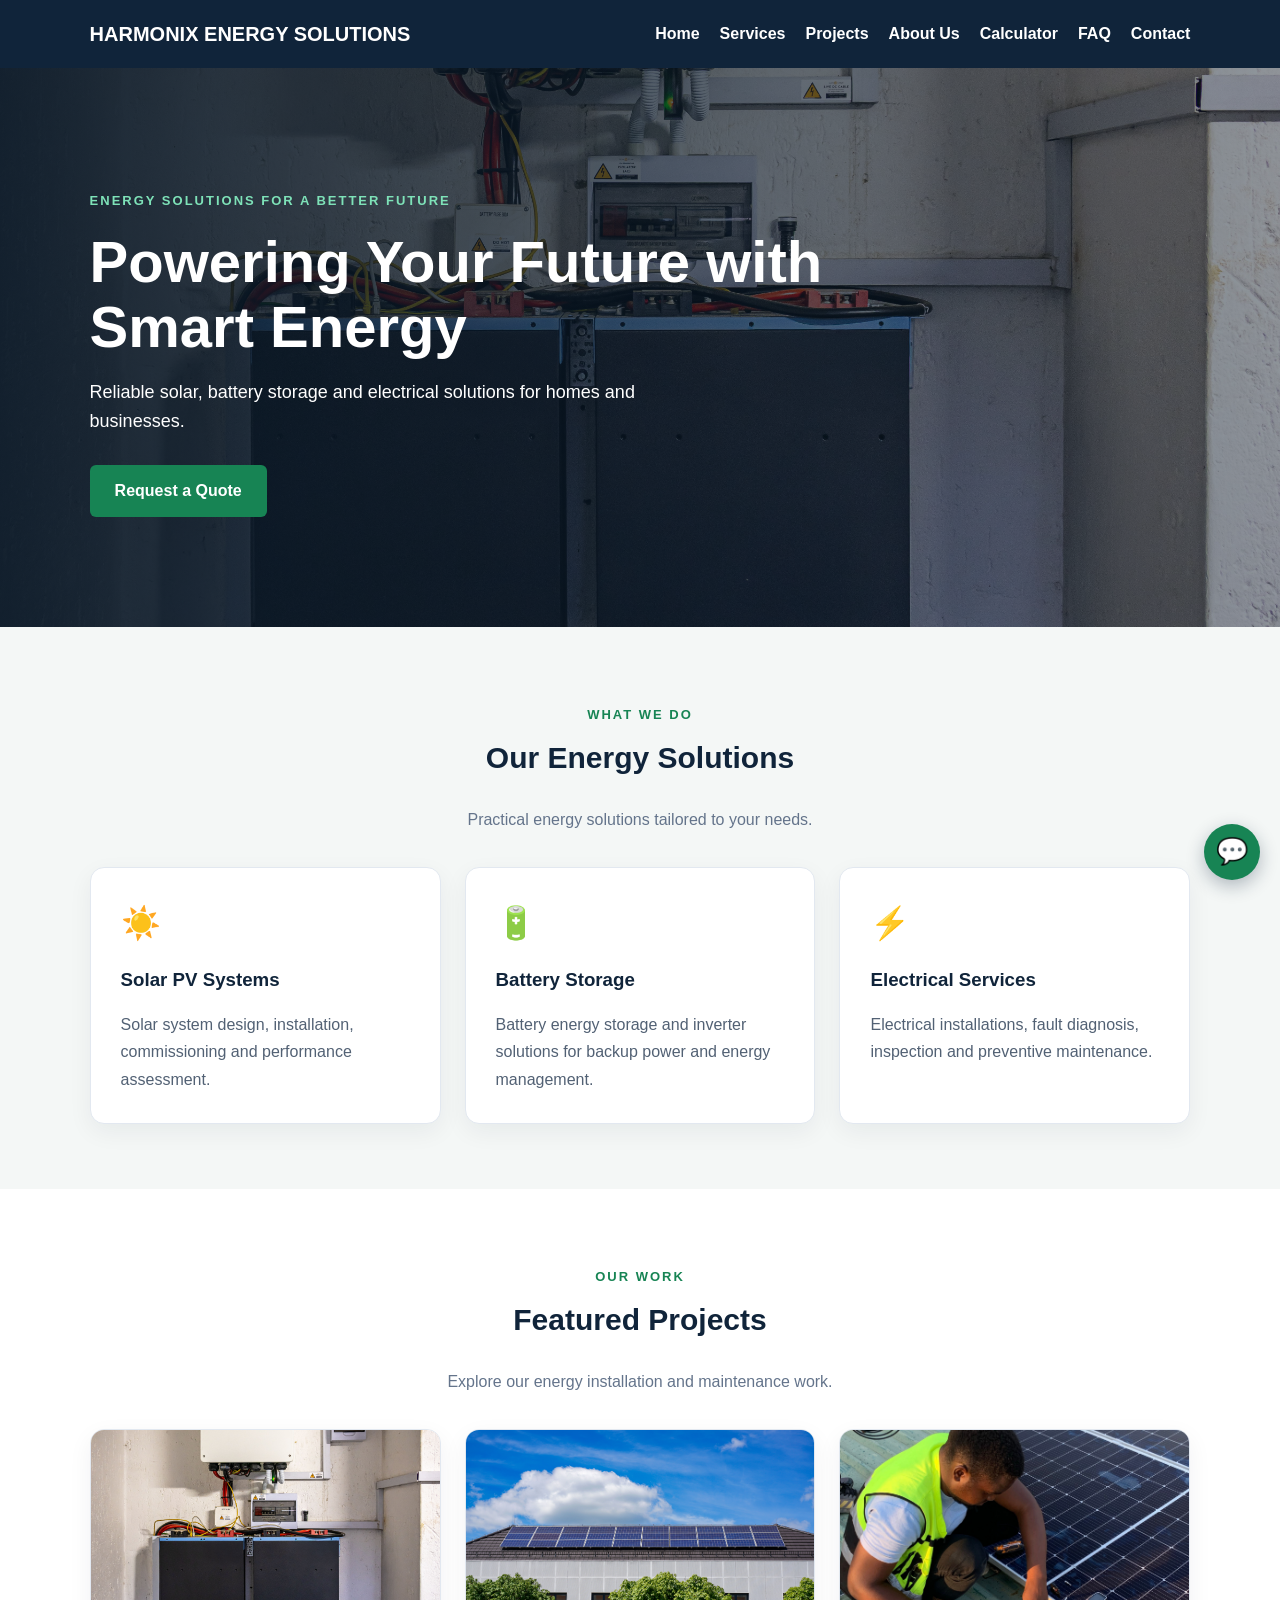
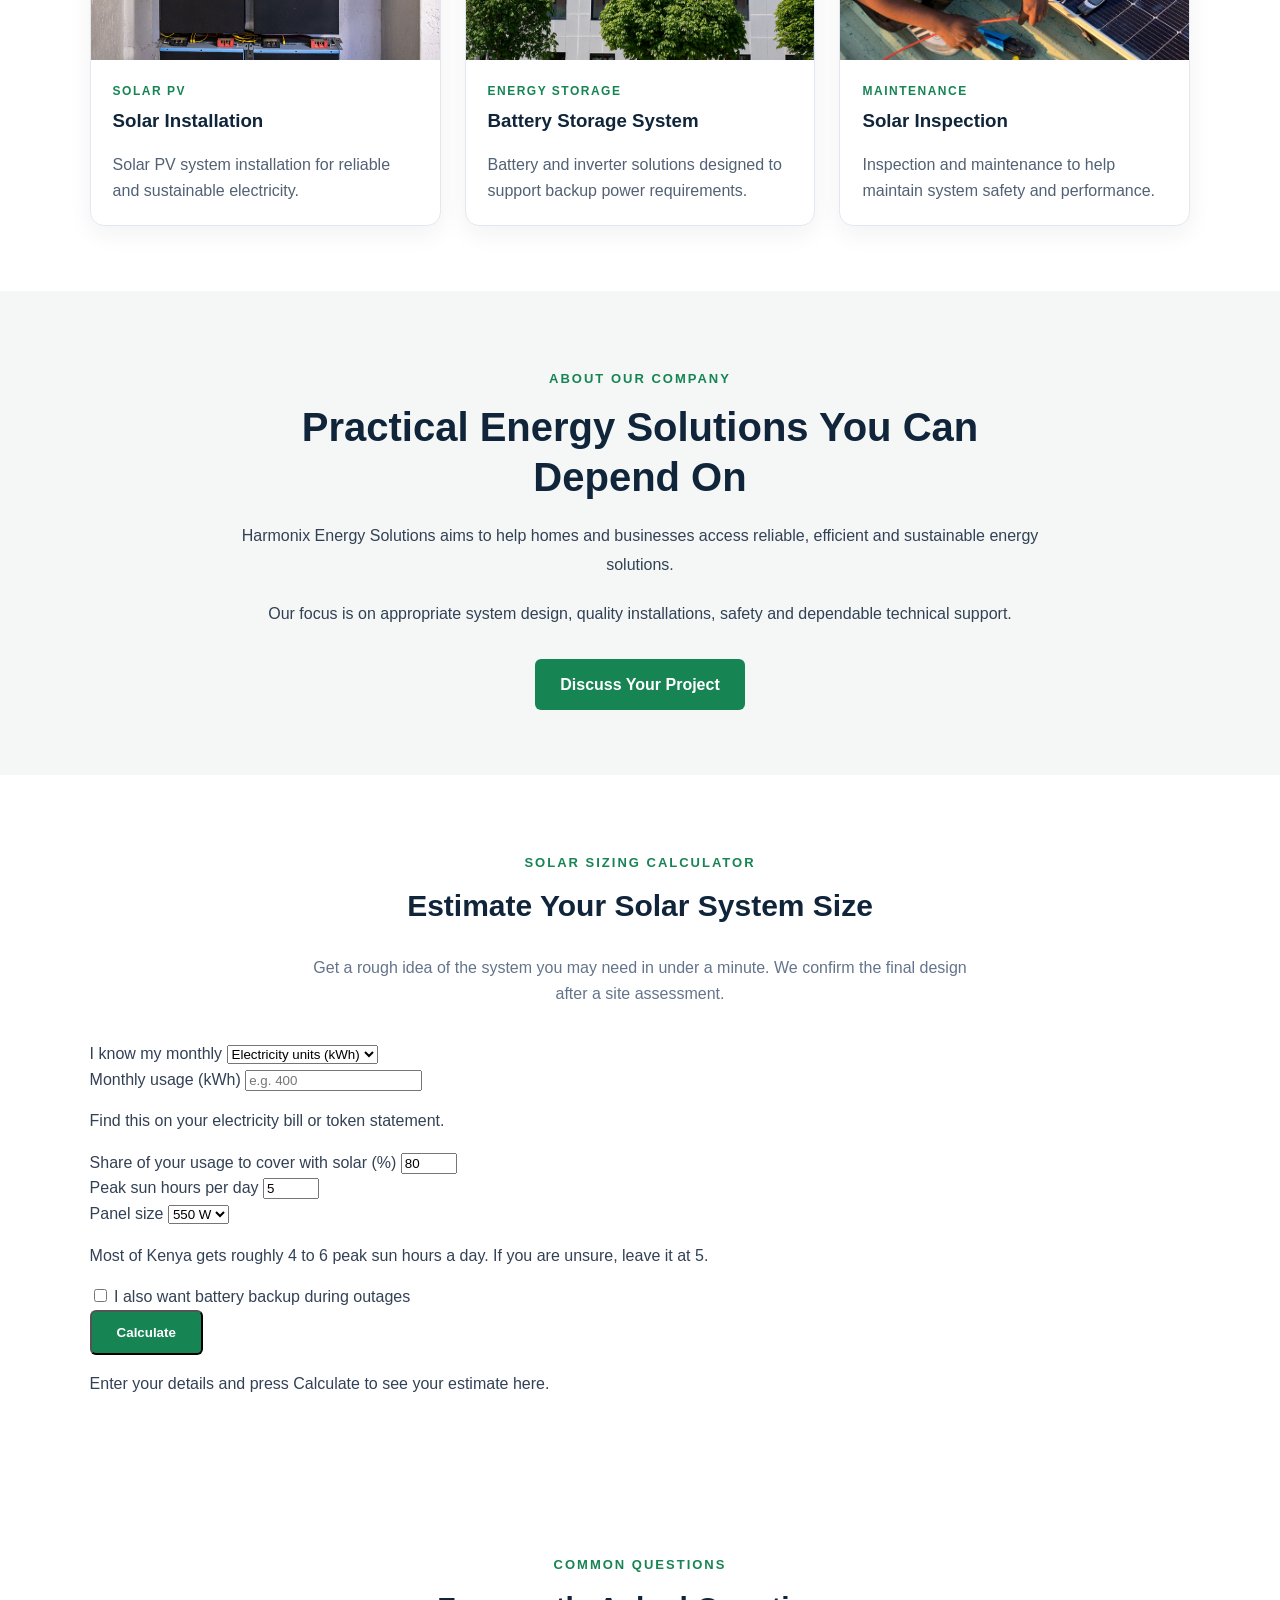
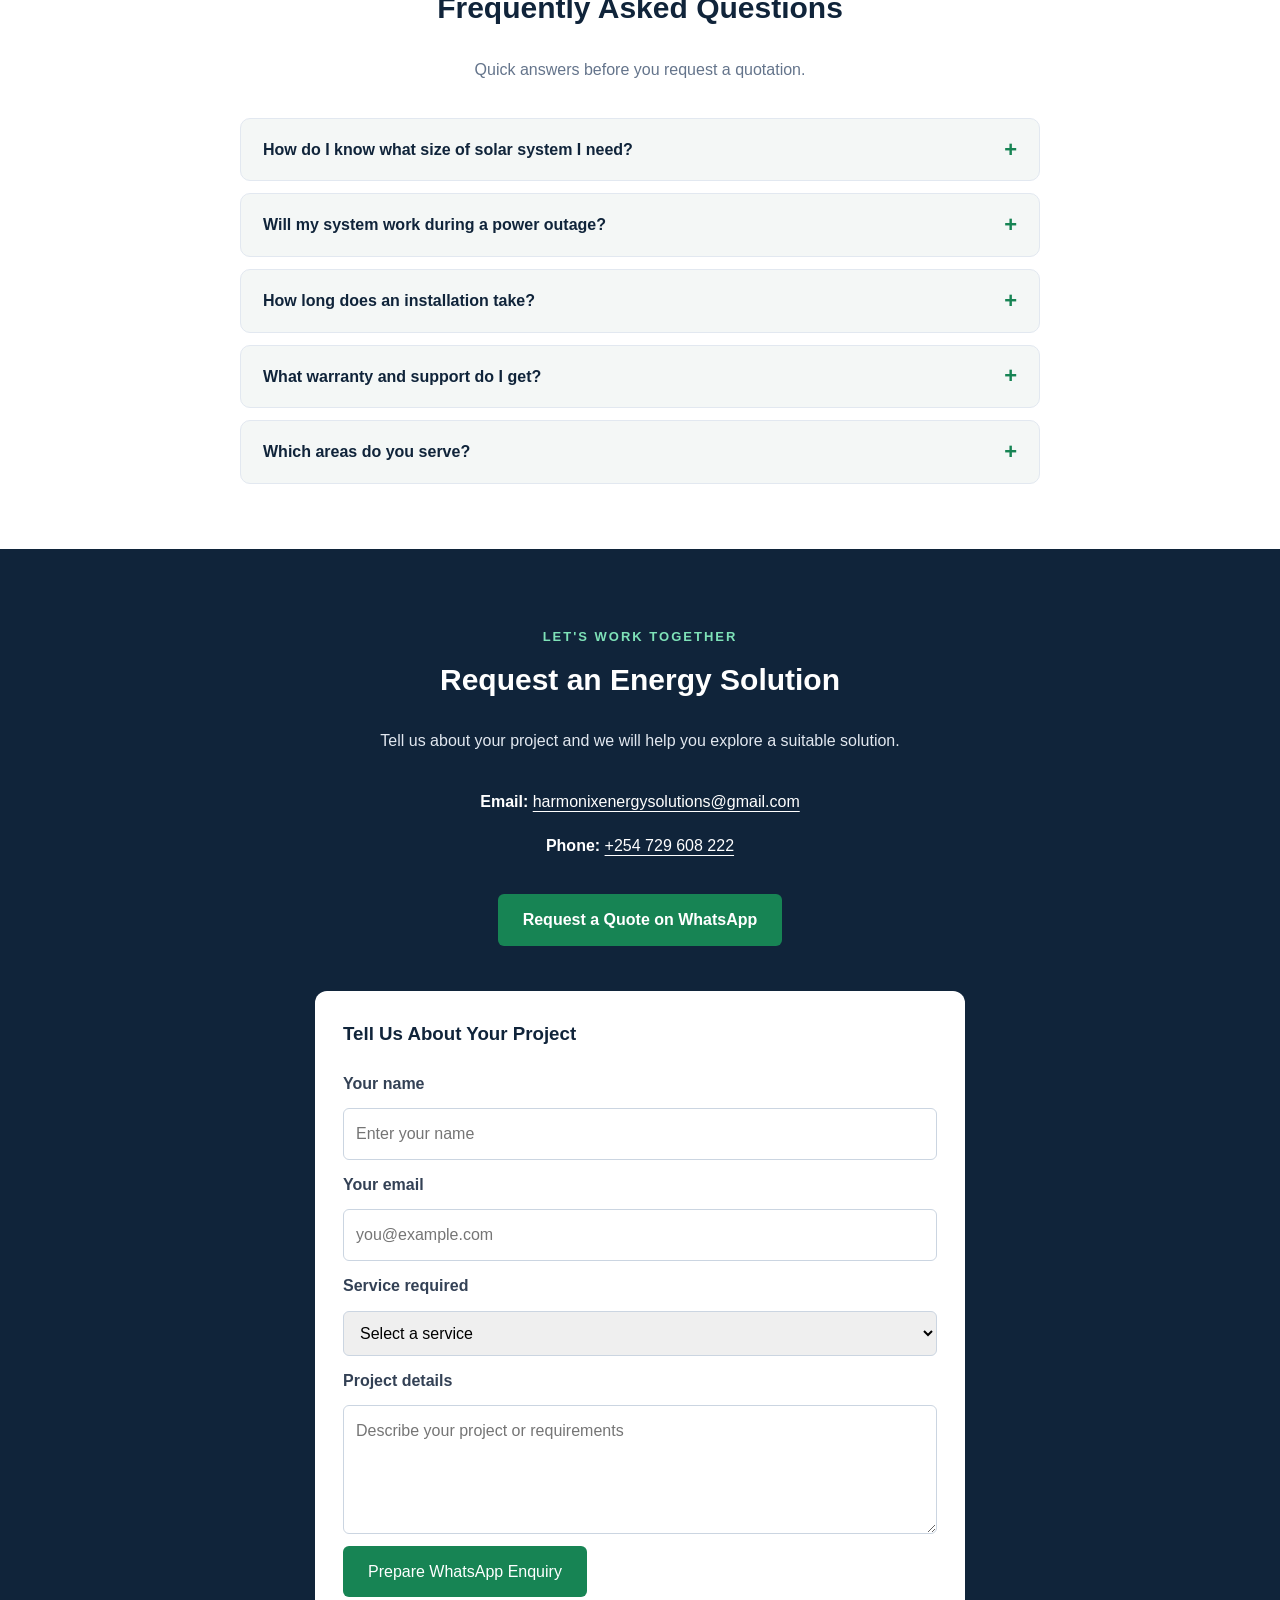
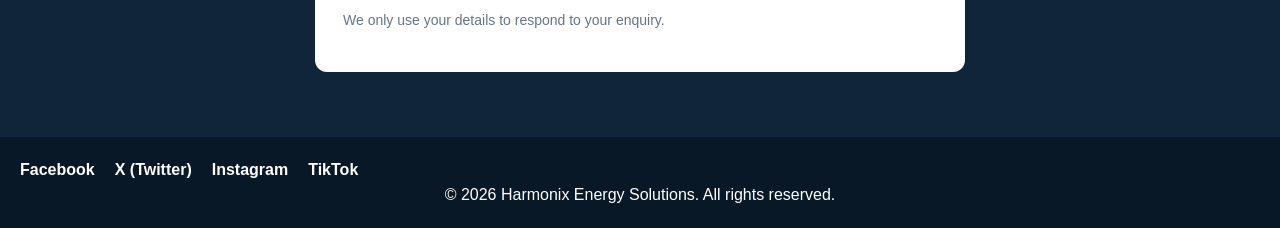
==== index.html @ e60742a4 "Enhance index.html with calculator and social links Updated the index.html file to include a solar s" ====
<!DOCTYPE html>
<html lang="en">
<head>
    <meta charset="UTF-8">
    <meta name="viewport" content="width=device-width, initial-scale=1.0">

    <title>Harmonix Energy Solutions | Solar &amp; Electrical</title>
    <meta name="description"
          content="Explore solar energy, battery storage and electrical solutions from Harmonix Energy Solutions.">
    <meta name="theme-color" content="#10243a">

    <!-- Link preview (WhatsApp, Facebook, LinkedIn) -->
    <meta property="og:type" content="website">
    <meta property="og:title" content="Harmonix Energy Solutions | Solar &amp; Electrical">
    <meta property="og:description"
          content="Reliable solar, battery storage and electrical solutions for homes and businesses.">
    <!-- Add this once your images are uploaded:
    <meta property="og:image" content="https://alankonga.github.io/harmonix-energy/images/solar-installation.jpg">
    -->

    <!-- Emoji favicon -->
    <link rel="icon"
          href="data:image/svg+xml,<svg xmlns='http://www.w3.org/2000/svg' viewBox='0 0 100 100'><text y='.9em' font-size='90'>☀️</text></svg>">

    <!-- Structured data for Google. Add "url", "image" and "address" once you have them. -->
    <script type="application/ld+json">
    {
        "@context": "https://schema.org",
        "@type": "LocalBusiness",
        "name": "Harmonix Energy Solutions",
        "description": "Solar PV, battery storage and electrical services for homes and businesses.",
        "email": "harmonixenergysolutions@gmail.com",
        "telephone": "+254729608222",
        "areaServed": "Kenya"
    }
    </script>

    <link rel="stylesheet" href="style.css">
</head>
<body>

    <!-- Header and navigation -->
    <header id="site-header">
        <h2><a href="#home" class="logo-link">HARMONIX ENERGY SOLUTIONS</a></h2>

        <button
            type="button"
            class="nav-toggle"
            id="nav-toggle"
            aria-expanded="false"
            aria-controls="main-nav"
            aria-label="Toggle navigation menu"
        >
            <span class="nav-toggle-bar"></span>
            <span class="nav-toggle-bar"></span>
            <span class="nav-toggle-bar"></span>
        </button>

        <nav id="main-nav" aria-label="Main navigation">
            <a href="#home">Home</a>
            <a href="#services">Services</a>
            <a href="#projects">Projects</a>
            <a href="#about">About Us</a>
            <a href="#calculator">Calculator</a>
            <a href="#faq">FAQ</a>
            <a href="#contact">Contact</a>
        </nav>
    </header>

    <main>

        <!-- Welcome section -->
        <section id="home">
            <div class="hero-content">
                <p class="hero-label">ENERGY SOLUTIONS FOR A BETTER FUTURE</p>

                <h1>Powering Your Future with Smart Energy</h1>

                <p>
                    Reliable solar, battery storage and electrical
                    solutions for homes and businesses.
                </p>

                <a class="button" href="#contact">Request a Quote</a>
            </div>
        </section>

        <!-- Services section -->
        <section id="services">
            <div class="section-heading">
                <p class="eyebrow">WHAT WE DO</p>
                <h2>Our Energy Solutions</h2>
                <p>Practical energy solutions tailored to your needs.</p>
            </div>

            <div class="card-grid">

                <article class="service-card">
                    <div class="service-icon" aria-hidden="true">☀️</div>
                    <h3>Solar PV Systems</h3>
                    <p>
                        Solar system design, installation,
                        commissioning and performance assessment.
                    </p>
                </article>

                <article class="service-card">
                    <div class="service-icon" aria-hidden="true">🔋</div>
                    <h3>Battery Storage</h3>
                    <p>
                        Battery energy storage and inverter solutions
                        for backup power and energy management.
                    </p>
                </article>

                <article class="service-card">
                    <div class="service-icon" aria-hidden="true">⚡</div>
                    <h3>Electrical Services</h3>
                    <p>
                        Electrical installations, fault diagnosis,
                        inspection and preventive maintenance.
                    </p>
                </article>

            </div>
        </section>

        <!-- Projects section -->
        <section id="projects">
            <div class="section-heading">
                <p class="eyebrow">OUR WORK</p>
                <h2>Featured Projects</h2>
                <p>Explore our energy installation and maintenance work.</p>
            </div>

            <div class="card-grid project-grid">

                <article class="project-card">
                    <img
                        src="images/solar-installation.jpg"
                        alt="Solar photovoltaic panels installed on a roof"
                        width="800"
                        height="460"
                        loading="lazy"
                    >
                    <div class="project-info">
                        <p class="project-type">SOLAR PV</p>
                        <h3>Solar Installation</h3>
                        <p>
                            Solar PV system installation for reliable
                            and sustainable electricity.
                        </p>
                    </div>
                </article>

                <article class="project-card">
                    <img
                        src="images/battery-storage.jpg"
                        alt="Battery energy storage and inverter equipment"
                        width="800"
                        height="460"
                        loading="lazy"
                    >
                    <div class="project-info">
                        <p class="project-type">ENERGY STORAGE</p>
                        <h3>Battery Storage System</h3>
                        <p>
                            Battery and inverter solutions designed
                            to support backup power requirements.
                        </p>
                    </div>
                </article>

                <article class="project-card">
                    <img
                        src="images/solar-maintenance.jpg"
                        alt="Engineer inspecting a solar PV installation"
                        width="800"
                        height="460"
                        loading="lazy"
                    >
                    <div class="project-info">
                        <p class="project-type">MAINTENANCE</p>
                        <h3>Solar Inspection</h3>
                        <p>
                            Inspection and maintenance to help
                            maintain system safety and performance.
                        </p>
                    </div>
                </article>

            </div>
        </section>

        <!-- About section -->
        <section id="about">
            <div class="about-content">
                <p class="eyebrow">ABOUT OUR COMPANY</p>

                <h2>Practical Energy Solutions You Can Depend On</h2>

                <p>
                    Harmonix Energy Solutions aims to help homes and
                    businesses access reliable, efficient and sustainable
                    energy solutions.
                </p>

                <p>
                    Our focus is on appropriate system design, quality
                    installations, safety and dependable technical support.
                </p>

                <a href="#contact" class="button">Discuss Your Project</a>
            </div>
        </section>

        <!-- Solar sizing calculator -->
        <section id="calculator">
            <div class="section-heading">
                <p class="eyebrow">SOLAR SIZING CALCULATOR</p>
                <h2>Estimate Your Solar System Size</h2>
                <p>
                    Get a rough idea of the system you may need in under a
                    minute. We confirm the final design after a site assessment.
                </p>
            </div>

            <div class="calc-layout">

                <form id="calc-form" class="calc-form">

                    <div class="calc-field">
                        <label for="calc-unit">I know my monthly</label>
                        <select id="calc-unit" name="calc-unit">
                            <option value="kwh">Electricity units (kWh)</option>
                            <option value="kes">Electricity bill (KES)</option>
                        </select>
                    </div>

                    <div class="calc-field">
                        <label for="calc-usage" id="calc-usage-label">
                            Monthly usage (kWh)
                        </label>
                        <input
                            type="number"
                            id="calc-usage"
                            name="calc-usage"
                            inputmode="decimal"
                            min="1"
                            max="1000000"
                            step="any"
                            placeholder="e.g. 400"
                            required
                        >
                        <p class="calc-hint">
                            Find this on your electricity bill or token statement.
                        </p>
                    </div>

                    <div class="calc-field" id="calc-tariff-field" hidden>
                        <label for="calc-tariff">Cost per kWh (KES)</label>
                        <input
                            type="number"
                            id="calc-tariff"
                            name="calc-tariff"
                            inputmode="decimal"
                            min="1"
                            max="1000"
                            step="any"
                            value="25"
                        >
                        <p class="calc-hint">
                            Used only to convert your bill into units. This is
                            a typical figure, so change it to match your bill.
                        </p>
                    </div>

                    <div class="calc-field">
                        <label for="calc-coverage">
                            Share of your usage to cover with solar (%)
                        </label>
                        <input
                            type="number"
                            id="calc-coverage"
                            name="calc-coverage"
                            inputmode="numeric"
                            min="10"
                            max="100"
                            step="1"
                            value="80"
                            required
                        >
                    </div>

                    <div class="calc-row">
                        <div class="calc-field">
                            <label for="calc-sun">Peak sun hours per day</label>
                            <input
                                type="number"
                                id="calc-sun"
                                name="calc-sun"
                                inputmode="decimal"
                                min="3"
                                max="7"
                                step="0.1"
                                value="5"
                                required
                            >
                        </div>

                        <div class="calc-field">
                            <label for="calc-panel">Panel size</label>
                            <select id="calc-panel" name="calc-panel">
                                <option value="450">450 W</option>
                                <option value="550" selected>550 W</option>
                                <option value="600">600 W</option>
                            </select>
                        </div>
                    </div>

                    <p class="calc-hint">
                        Most of Kenya gets roughly 4 to 6 peak sun hours a day.
                        If you are unsure, leave it at 5.
                    </p>

                    <div class="calc-check">
                        <input type="checkbox" id="calc-backup" name="calc-backup">
                        <label for="calc-backup">
                            I also want battery backup during outages
                        </label>
                    </div>

                    <div class="calc-row" id="calc-backup-fields" hidden>
                        <div class="calc-field">
                            <label for="calc-load">Essential load (W)</label>
                            <input
                                type="number"
                                id="calc-load"
                                name="calc-load"
                                inputmode="decimal"
                                min="1"
                                max="1000000"
                                step="any"
                                placeholder="e.g. 800"
                            >
                        </div>

                        <div class="calc-field">
                            <label for="calc-hours">Backup hours needed</label>
                            <input
                                type="number"
                                id="calc-hours"
                                name="calc-hours"
                                inputmode="decimal"
                                min="1"
                                max="48"
                                step="any"
                                placeholder="e.g. 5"
                            >
                        </div>
                    </div>

                    <button type="submit" class="button">Calculate</button>

                    <p id="calc-error" class="calc-error" role="alert"></p>
                </form>

                <div class="calc-results" id="calc-results" aria-live="polite">

                    <p class="calc-placeholder" id="calc-placeholder">
                        Enter your details and press Calculate to see your
                        estimate here.
                    </p>

                    <div id="calc-output" hidden>
                        <h3>Your estimate</h3>

                        <dl class="calc-result-grid">
                            <div>
                                <dt>Solar array size</dt>
                                <dd id="res-kwp"></dd>
                            </div>
                            <div>
                                <dt>Number of panels</dt>
                                <dd id="res-panels"></dd>
                            </div>
                            <div>
                                <dt>Roof space needed</dt>
                                <dd id="res-area"></dd>
                            </div>
                            <div>
                                <dt>Inverter size</dt>
                                <dd id="res-inverter"></dd>
                            </div>
                            <div>
                                <dt>Energy per year</dt>
                                <dd id="res-annual"></dd>
                            </div>
                            <div id="res-battery-row" hidden>
                                <dt>Battery storage</dt>
                                <dd id="res-battery"></dd>
                            </div>
                        </dl>

                        <p class="calc-note">
                            This is a rough estimate based on typical conditions
                            (75% overall system efficiency, lithium batteries
                            with 90% usable capacity). Real results depend on
                            your roof direction, shading, equipment and
                            appliances, so we confirm the design with a site
                            assessment.
                        </p>

                        <a
                            class="button"
                            id="calc-whatsapp"
                            href="#contact"
                            target="_blank"
                            rel="noopener noreferrer"
                        >
                            Get an exact quote on WhatsApp
                        </a>
                    </div>

                </div>
            </div>
        </section>

        <!-- FAQ section -->
        <section id="faq">
            <div class="section-heading">
                <p class="eyebrow">COMMON QUESTIONS</p>
                <h2>Frequently Asked Questions</h2>
                <p>Quick answers before you request a quotation.</p>
            </div>

            <div class="faq-list">

                <details>
                    <summary>How do I know what size of solar system I need?</summary>
                    <p>
                        It depends on your electricity use, the appliances you
                        want to power and whether you need backup during
                        outages. Try our calculator above for a rough idea, or
                        send us your monthly bill or a list of appliances and
                        we will recommend a suitable size.
                    </p>
                </details>

                <details>
                    <summary>Will my system work during a power outage?</summary>
                    <p>
                        That depends on the design. A system with batteries and
                        a hybrid inverter can supply power during an outage.
                        A basic grid-tied system without storage normally shuts
                        down for safety when the grid fails. We will explain
                        which option fits your needs.
                    </p>
                </details>

                <details>
                    <summary>How long does an installation take?</summary>
                    <p>
                        The time depends on the size and complexity of the
                        system and the site. We give you an estimated schedule
                        in your quotation after understanding your project.
                    </p>
                </details>

                <details>
                    <summary>What warranty and support do I get?</summary>
                    <p>
                        Equipment is covered by the manufacturer's warranty,
                        and we state the terms for your system in the
                        quotation. We also offer inspection and maintenance to
                        help keep your system safe and performing well.
                    </p>
                </details>

                <details>
                    <summary>Which areas do you serve?</summary>
                    <p>
                        Contact us with your location and we will confirm
                        whether we can serve your site.
                    </p>
                </details>

            </div>
        </section>

        <!-- Contact section -->
        <section id="contact">
            <div class="section-heading">
                <p class="eyebrow">LET'S WORK TOGETHER</p>
                <h2>Request an Energy Solution</h2>
                <p>
                    Tell us about your project and we will help you
                    explore a suitable solution.
                </p>
            </div>

            <div class="contact-details">
                <p>
                    <strong>Email:</strong>
                    <a href="mailto:harmonixenergysolutions@gmail.com">
                        harmonixenergysolutions@gmail.com
                    </a>
                </p>

                <p>
                    <strong>Phone:</strong>
                    <a href="tel:+254729608222">+254 729 608 222</a>
                </p>

                <a
                    class="button whatsapp-button"
                    href="https://wa.me/254729608222?text=Hello%20Harmonix%20Energy%20Solutions%2C%20I%20would%20like%20a%20quotation."
                    target="_blank"
                    rel="noopener noreferrer"
                >
                    Request a Quote on WhatsApp
                </a>
            </div>

            <form id="quote-form" class="quote-form">
                <h3>Tell Us About Your Project</h3>

                <label for="customer-name">Your name</label>
                <input
                    type="text"
                    id="customer-name"
                    name="customer-name"
                    placeholder="Enter your name"
                    autocomplete="name"
                    required
                >

                <label for="customer-email">Your email</label>
                <input
                    type="email"
                    id="customer-email"
                    name="customer-email"
                    placeholder="you@example.com"
                    autocomplete="email"
                    required
                >

                <label for="service">Service required</label>
                <select id="service" name="service" required>
                    <option value="">Select a service</option>
                    <option value="Solar PV installation">Solar PV installation</option>
                    <option value="Battery storage">Battery storage</option>
                    <option value="Electrical services">Electrical services</option>
                    <option value="Solar maintenance">Solar maintenance</option>
                    <option value="Other enquiry">Other enquiry</option>
                </select>

                <label for="project-details">Project details</label>
                <textarea
                    id="project-details"
                    name="project-details"
                    rows="4"
                    placeholder="Describe your project or requirements"
                    required
                ></textarea>

                <button type="submit" class="button">
                    Prepare WhatsApp Enquiry
                </button>

                <p class="form-privacy">
                    We only use your details to respond to your enquiry.
                </p>

                <p id="form-status" role="status" aria-live="polite"></p>
            </form>
        </section>

    </main>

    <!-- Footer -->
    <footer>
        <!-- Replace each YOUR-... address with your real profile link -->
        <nav class="social-links" aria-label="Social media">
            <a href="https://www.facebook.com/YOUR-PAGE"
               target="_blank" rel="noopener noreferrer">Facebook</a>
            <a href="https://x.com/YOUR-HANDLE"
               target="_blank" rel="noopener noreferrer">X (Twitter)</a>
            <a href="https://www.instagram.com/YOUR-HANDLE"
               target="_blank" rel="noopener noreferrer">Instagram</a>
            <a href="https://www.tiktok.com/@YOUR-HANDLE"
               target="_blank" rel="noopener noreferrer">TikTok</a>
        </nav>

        <p>
            &copy; 2026 Harmonix Energy Solutions.
            All rights reserved.
        </p>
    </footer>

    <!-- Floating WhatsApp button -->
    <a
        class="whatsapp-float"
        href="https://wa.me/254729608222?text=Hello%20Harmonix%20Energy%20Solutions%2C%20I%20would%20like%20a%20quotation."
        target="_blank"
        rel="noopener noreferrer"
        aria-label="Chat with us on WhatsApp"
    >💬</a>

    <script src="script.js"></script>
</body>
</html>
---- style.css ----
/* ==========================================================
   1. Website-wide settings
   ========================================================== */
:root {
    --navy: #10243a;
    --navy-dark: #091827;
    --green: #178454;          /* darker green: passes WCAG AA with white text */
    --green-dark: #0f6b42;
    --mint: #7ee2b8;           /* light accent for use on dark backgrounds */
    --light-bg: #f4f7f6;
    --white: #ffffff;
    --text: #334155;
    --text-soft: #526174;
    --border: #e2e8f0;
}

* {
    box-sizing: border-box;
}

html {
    scroll-behavior: smooth;
}

body {
    margin: 0;
    font-family: Arial, Helvetica, sans-serif;
    line-height: 1.6;
    color: var(--text);
    background: var(--white);
}

/* Visible keyboard focus */
a:focus-visible,
button:focus-visible,
summary:focus-visible,
.button:focus-visible {
    outline: 2px solid var(--mint);
    outline-offset: 3px;
}

/* ==========================================================
   2. Header and navigation
   ========================================================== */
header {
    background: var(--navy);
    color: var(--white);
    padding: 18px 7%;
    display: flex;
    justify-content: space-between;
    align-items: center;
    flex-wrap: wrap;
    gap: 16px;
}

header h2 {
    margin: 0;
    font-size: 20px;
}

.logo-link {
    color: inherit;
    text-decoration: none;
}

nav {
    display: flex;
    flex-wrap: wrap;
    gap: 20px;
}

nav a {
    color: var(--white);
    text-decoration: none;
    font-weight: bold;
}

nav a:hover {
    color: var(--mint);
}

/* Hamburger button (only shown on phones, see the phone rules below) */
.nav-toggle {
    display: none;
    flex-direction: column;
    justify-content: center;
    gap: 5px;
    width: 44px;
    height: 44px;
    padding: 10px;
    background: transparent;
    border: 1px solid rgba(255, 255, 255, 0.35);
    border-radius: 6px;
    cursor: pointer;
}

.nav-toggle-bar {
    display: block;
    width: 100%;
    height: 2px;
    background: var(--white);
    border-radius: 2px;
    transition: transform 0.2s ease, opacity 0.2s ease;
}

/* Turn the three bars into an X while the menu is open */
.nav-open .nav-toggle-bar:nth-child(1) {
    transform: translateY(7px) rotate(45deg);
}

.nav-open .nav-toggle-bar:nth-child(2) {
    opacity: 0;
}

.nav-open .nav-toggle-bar:nth-child(3) {
    transform: translateY(-7px) rotate(-45deg);
}

/* ==========================================================
   3. General section layout
   ========================================================== */
section {
    padding: 65px 7%;
    scroll-margin-top: 20px;
}

section h2 {
    color: var(--navy);
    font-size: 30px;
    margin-top: 0;
}

.section-heading {
    max-width: 680px;
    margin: 0 auto 35px;
    text-align: center;
}

.section-heading > p:last-child {
    color: #64748b;
}

.eyebrow {
    color: var(--green);
    font-size: 13px;
    font-weight: bold;
    letter-spacing: 2px;
    margin-bottom: 8px;
}

/* ==========================================================
   4. Welcome (hero) section
   ========================================================== */
#home {
    background:
        linear-gradient(
            90deg,
            rgba(9, 24, 39, 0.94),
            rgba(9, 24, 39, 0.45)
        ),
        url("images/solar-installation.jpg") center / cover no-repeat,
        var(--navy);               /* fallback if the image fails to load */
    color: var(--white);
    text-align: left;
    padding: 110px 7%;
    min-height: 480px;
    display: flex;
    align-items: center;
}

.hero-content {
    max-width: 760px;
}

.hero-label {
    color: var(--mint);
    font-size: 13px;
    font-weight: bold;
    letter-spacing: 2px;
}

#home h1 {
    font-size: clamp(34px, 5vw, 58px);
    line-height: 1.12;
    margin: 18px 0;
}

#home p:not(.hero-label) {
    max-width: 600px;
    font-size: 18px;
    margin-bottom: 30px;
}

/* ==========================================================
   5. Buttons
   ========================================================== */
.button {
    display: inline-block;
    background: var(--green);
    color: var(--white);
    padding: 13px 25px;
    border-radius: 6px;
    text-decoration: none;
    font-weight: bold;
}

.button:hover {
    background: var(--green-dark);
}

/* Floating WhatsApp button */
.whatsapp-float {
    position: fixed;
    right: 20px;
    bottom: 20px;
    width: 56px;
    height: 56px;
    display: grid;
    place-items: center;
    border-radius: 50%;
    background: var(--green);
    color: var(--white);
    font-size: 26px;
    text-decoration: none;
    box-shadow: 0 6px 18px rgba(16, 36, 58, 0.3);
    z-index: 50;
}

.whatsapp-float:hover {
    background: var(--green-dark);
}

/* ==========================================================
   6. Cards (services and projects)
   ========================================================== */
#services {
    background: var(--light-bg);
}

#projects {
    background: var(--white);
}

.card-grid {
    display: grid;
    grid-template-columns: repeat(3, minmax(0, 1fr));
    gap: 24px;
}

/* Service cards */
.service-card {
    background: var(--white);
    padding: 30px;
    border-radius: 14px;
    border: 1px solid var(--border);
    box-shadow: 0 8px 24px rgba(16, 36, 58, 0.06);
    transition: transform 0.2s ease, box-shadow 0.2s ease;
}

.service-card:hover {
    transform: translateY(-5px);
    box-shadow: 0 14px 30px rgba(16, 36, 58, 0.12);
}

.service-icon {
    font-size: 32px;
}

.service-card h3 {
    color: var(--navy);
    margin: 16px 0 8px;
}

.service-card p {
    margin-bottom: 0;
    color: var(--text-soft);
    line-height: 1.7;
}

/* Project cards */
.project-card {
    padding: 0;
    overflow: hidden;
    background: var(--white);
    border: 1px solid var(--border);
    border-radius: 14px;
    box-shadow: 0 8px 24px rgba(16, 36, 58, 0.06);
    transition: box-shadow 0.2s ease;
}

.project-card:hover {
    box-shadow: 0 14px 30px rgba(16, 36, 58, 0.12);
}

.project-card img {
    display: block;
    width: 100%;
    height: 230px;
    object-fit: cover;
}

.project-info {
    padding: 22px;
}

.project-info h3 {
    color: var(--navy);
    margin: 5px 0 10px;
}

.project-info p:last-child {
    color: var(--text-soft);
    margin-bottom: 0;
}

.project-type {
    color: var(--green);
    font-size: 12px;
    font-weight: bold;
    letter-spacing: 1.5px;
    margin: 0;
}

/* ==========================================================
   7. About section
   ========================================================== */
#about {
    background: var(--light-bg);
}

.about-content {
    max-width: 800px;
    margin: 0 auto;
    text-align: center;
}

.about-content h2 {
    font-size: clamp(28px, 4vw, 40px);
    line-height: 1.25;
    margin: 12px 0 20px;
}

.about-content > p:not(.eyebrow) {
    line-height: 1.8;
    margin-bottom: 20px;
}

.about-content .button {
    margin-top: 10px;
}

/* ==========================================================
   8. FAQ section
   ========================================================== */
#faq {
    background: var(--white);
}

.faq-list {
    max-width: 800px;
    margin: 0 auto;
    display: grid;
    gap: 12px;
}

.faq-list details {
    background: var(--light-bg);
    border: 1px solid var(--border);
    border-radius: 10px;
}

.faq-list summary {
    cursor: pointer;
    padding: 18px 22px;
    font-weight: bold;
    color: var(--navy);
    list-style: none;                 /* hide the default marker */
    display: flex;
    justify-content: space-between;
    align-items: center;
    gap: 16px;
}

.faq-list summary::-webkit-details-marker {
    display: none;                    /* Safari */
}

.faq-list summary::after {
    content: "+";
    flex-shrink: 0;
    font-size: 22px;
    line-height: 1;
    color: var(--green);
}

.faq-list details[open] summary::after {
    content: "\2212";                 /* minus sign */
}

.faq-list details p {
    margin: 0;
    padding: 0 22px 20px;
    line-height: 1.7;
    color: var(--text-soft);
}

/* ==========================================================
   9. Contact section
   ========================================================== */
#contact {
    background: var(--navy);
    color: var(--white);
}

#contact h2 {
    color: var(--white);
}

/* The green eyebrow is too dark on navy, so use the light accent here */
#contact .eyebrow {
    color: var(--mint);
}

#contact .section-heading > p:last-child {
    color: var(--border);
}

.contact-details {
    max-width: 650px;
    margin: 0 auto;
    text-align: center;
}

.contact-details p {
    margin: 18px 0;
    overflow-wrap: anywhere;
}

.contact-details a:not(.button) {
    color: inherit;
    text-decoration: underline;
    text-underline-offset: 4px;
}

.whatsapp-button {
    margin-top: 18px;
}

/* Quotation form */
.quote-form {
    max-width: 650px;
    margin: 45px auto 0;
    padding: 28px;
    background: var(--white);
    color: var(--text);
    border-radius: 12px;
    display: grid;
    gap: 12px;
}

.quote-form h3 {
    color: var(--navy);
    margin: 0 0 10px;
}

.quote-form label {
    font-weight: bold;
}

.quote-form input,
.quote-form select,
.quote-form textarea {
    width: 100%;
    padding: 12px;
    border: 1px solid #cbd5e1;
    border-radius: 6px;
    font: inherit;
}

.quote-form input:focus,
.quote-form select:focus,
.quote-form textarea:focus {
    outline: 2px solid var(--green);
    outline-offset: 2px;
}

.quote-form button {
    border: none;
    font: inherit;
    cursor: pointer;
    justify-self: start;
}

.form-privacy {
    margin: 0;
    font-size: 14px;
    color: #64748b;
}

#form-status {
    margin: 0;
    overflow-wrap: anywhere;
}

#form-status a {
    color: var(--green);
    font-weight: bold;
}

/* ==========================================================
   10. Footer
   ========================================================== */
footer {
    background: var(--navy-dark);
    color: var(--white);
    text-align: center;
    padding: 20px;
}

footer p {
    margin: 0;
}

/* ==========================================================
   11. Responsive layout
   ========================================================== */

/* Tablet */
@media (max-width: 900px) {
    .card-grid {
        grid-template-columns: repeat(2, minmax(0, 1fr));
    }

    /* Stop a lone third card sitting half-width on its own row */
    .card-grid > :last-child:nth-child(odd) {
        grid-column: 1 / -1;
    }
}

/* Phone */
@media (max-width: 600px) {
    /* Logo on the left, hamburger on the right, menu drops below */
    header {
        flex-wrap: wrap;
        align-items: center;
    }

    header h2 {
        font-size: 17px;
    }

    nav {
        flex-basis: 100%;
        flex-direction: column;
        gap: 0;
    }

    nav a {
        font-size: 16px;
        padding: 12px 0;
        border-top: 1px solid rgba(255, 255, 255, 0.12);
    }

    /* Only collapse the menu when JavaScript can reopen it */
    .js .nav-toggle {
        display: flex;
    }

    .js header nav {
        display: none;
    }

    .js header.nav-open nav {
        display: flex;
    }

    section {
        padding: 45px 6%;
    }

    section h2 {
        font-size: 26px;
    }

    #home {
        min-height: 400px;
        padding: 70px 6%;
    }

    .card-grid {
        grid-template-columns: 1fr;
    }

    .project-card img {
        height: 210px;
    }

    .quote-form {
        padding: 20px;
    }

    .quote-form button {
        justify-self: stretch;
    }

    .faq-list summary {
        padding: 16px 18px;
    }

    .faq-list details p {
        padding: 0 18px 18px;
    }
}

/* ==========================================================
   12. Reduced motion
   ========================================================== */
@media (prefers-reduced-motion: reduce) {
    html {
        scroll-behavior: auto;
    }

    .service-card,
    .project-card,
    .nav-toggle-bar {
        transition: none;
    }

    .service-card:hover {
        transform: none;
    }
}
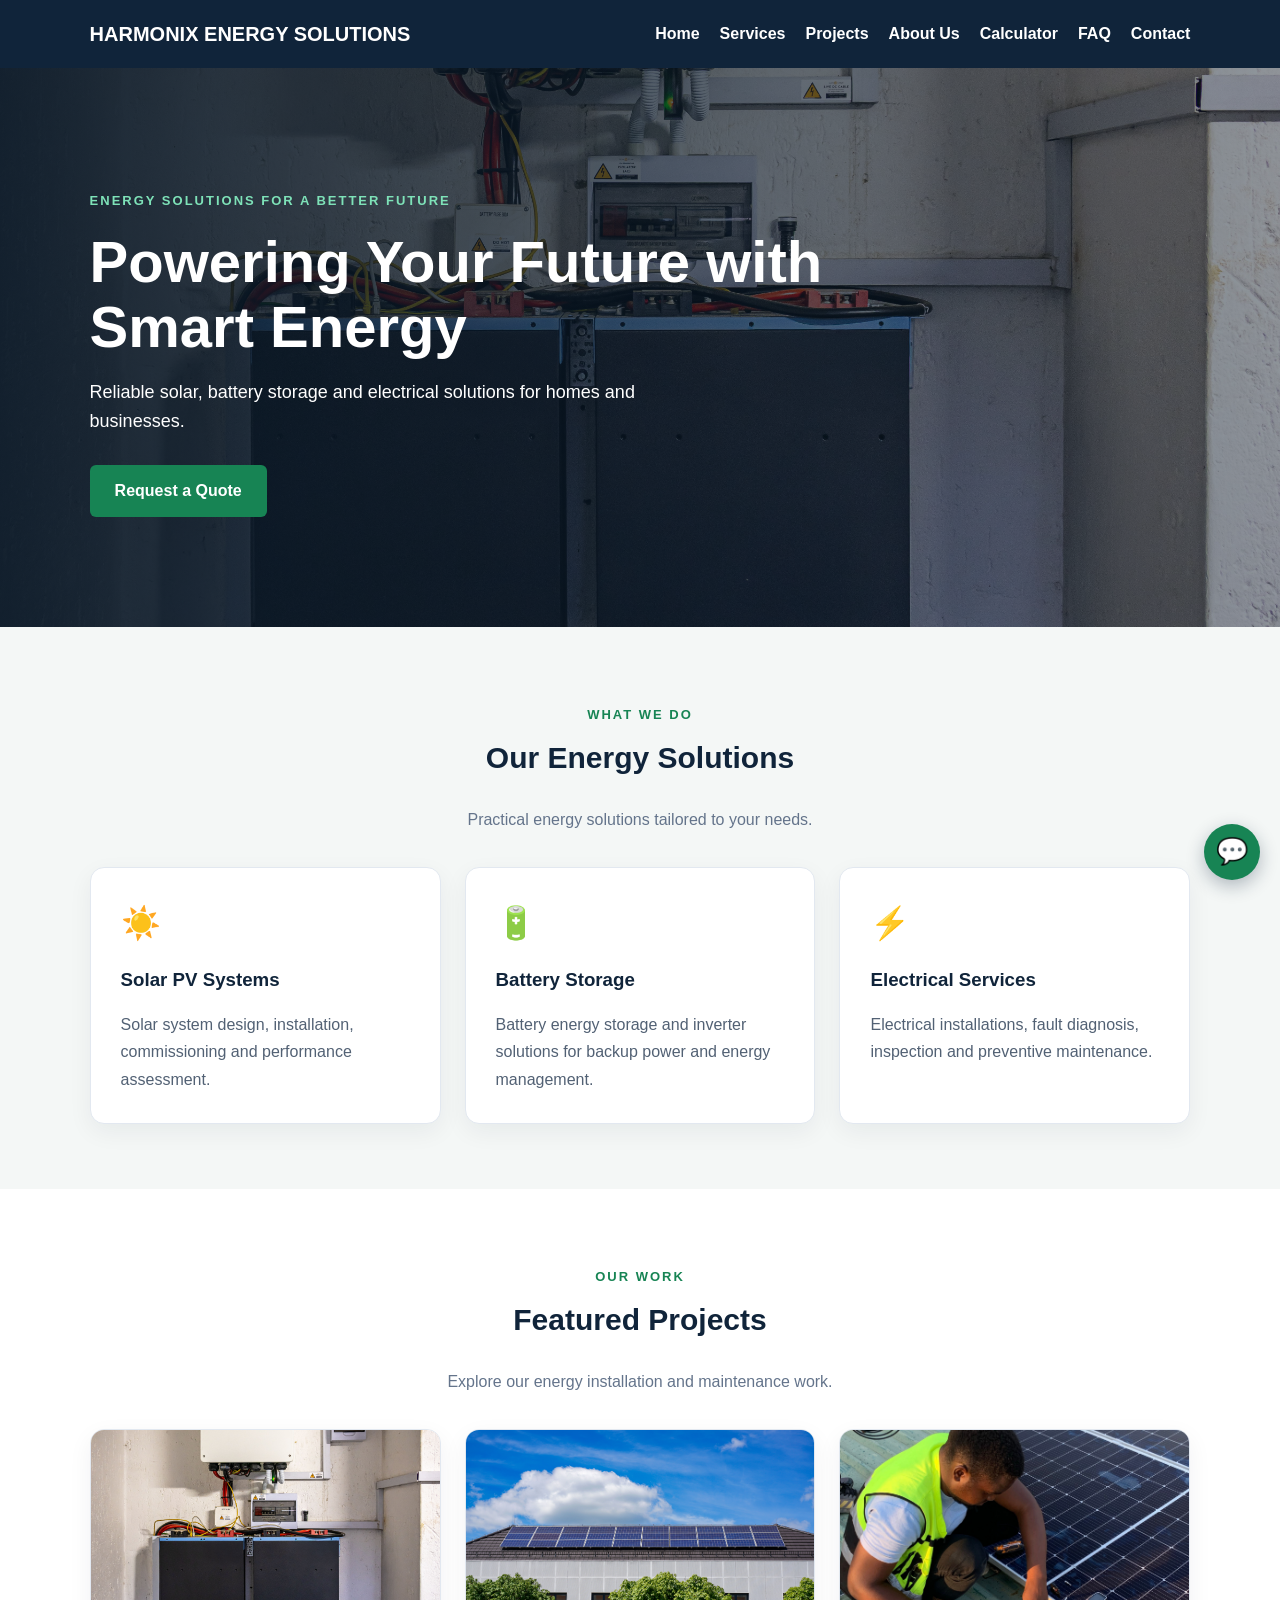
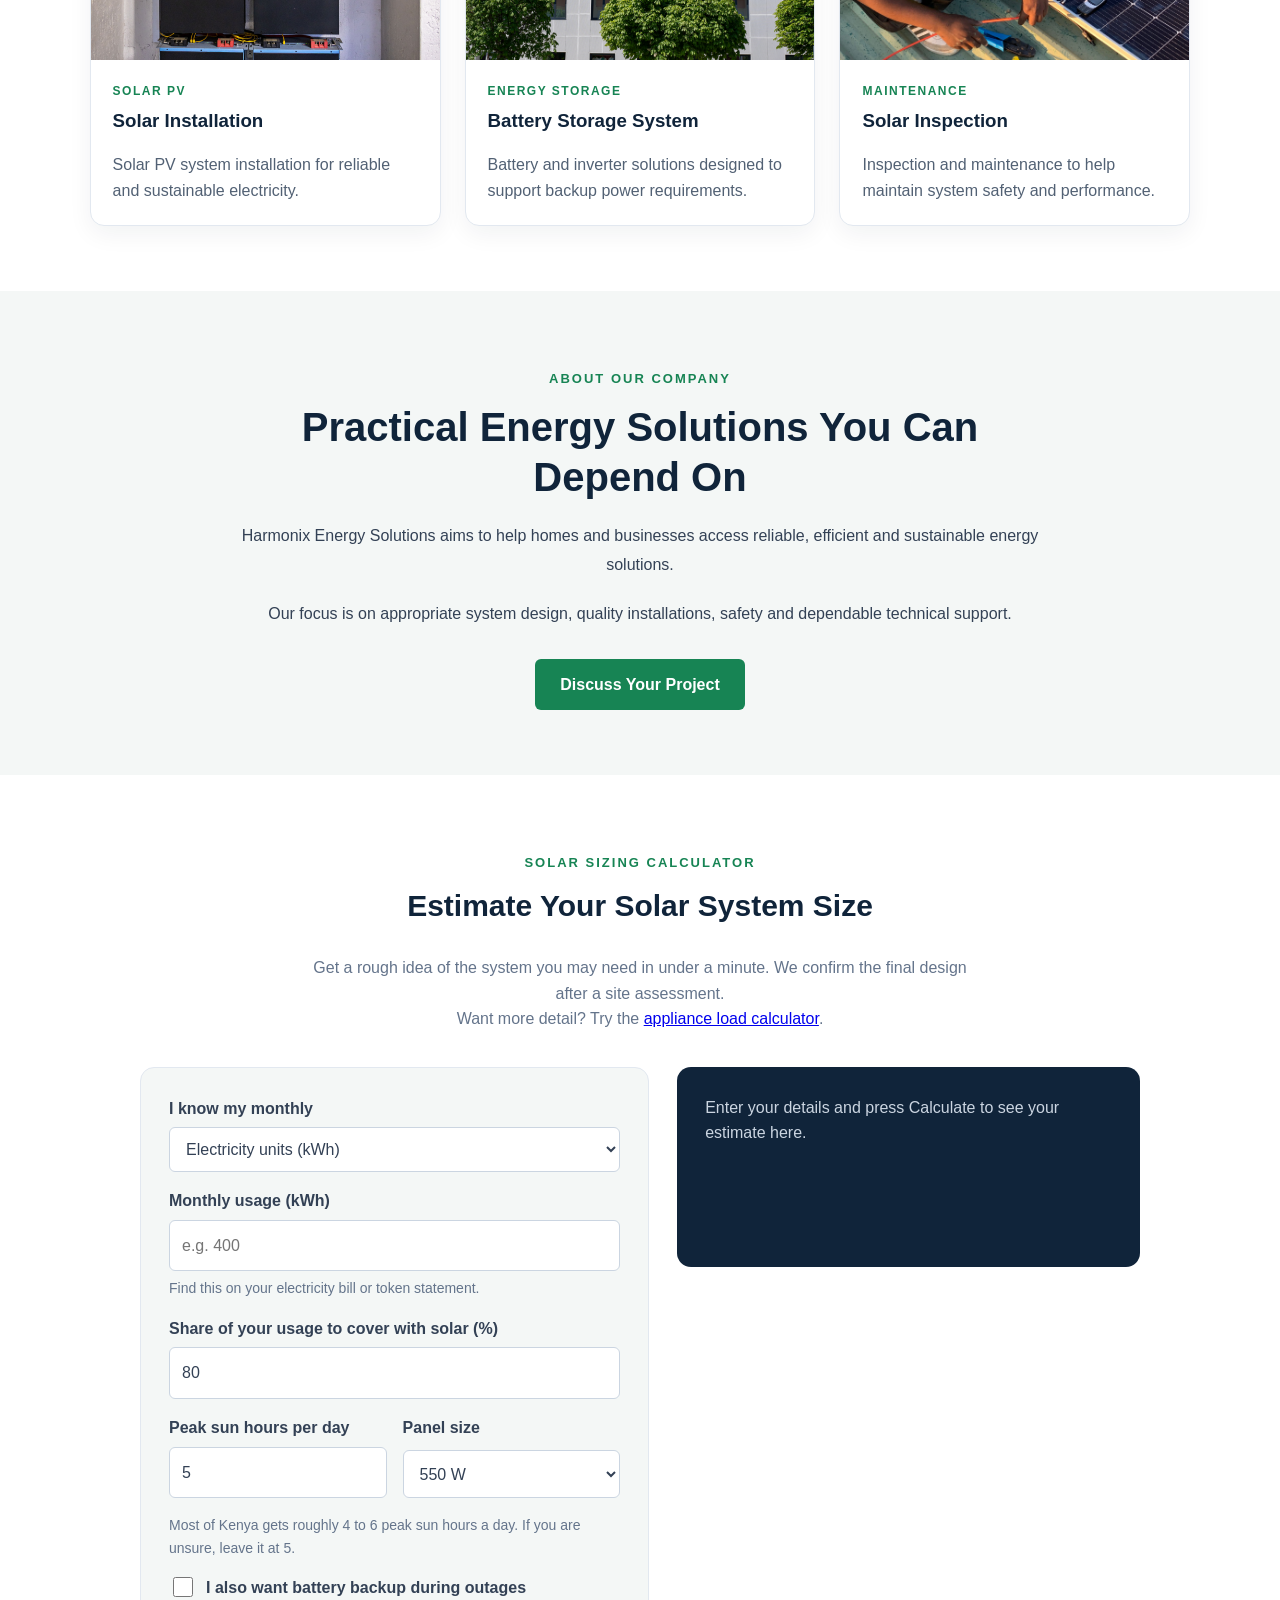
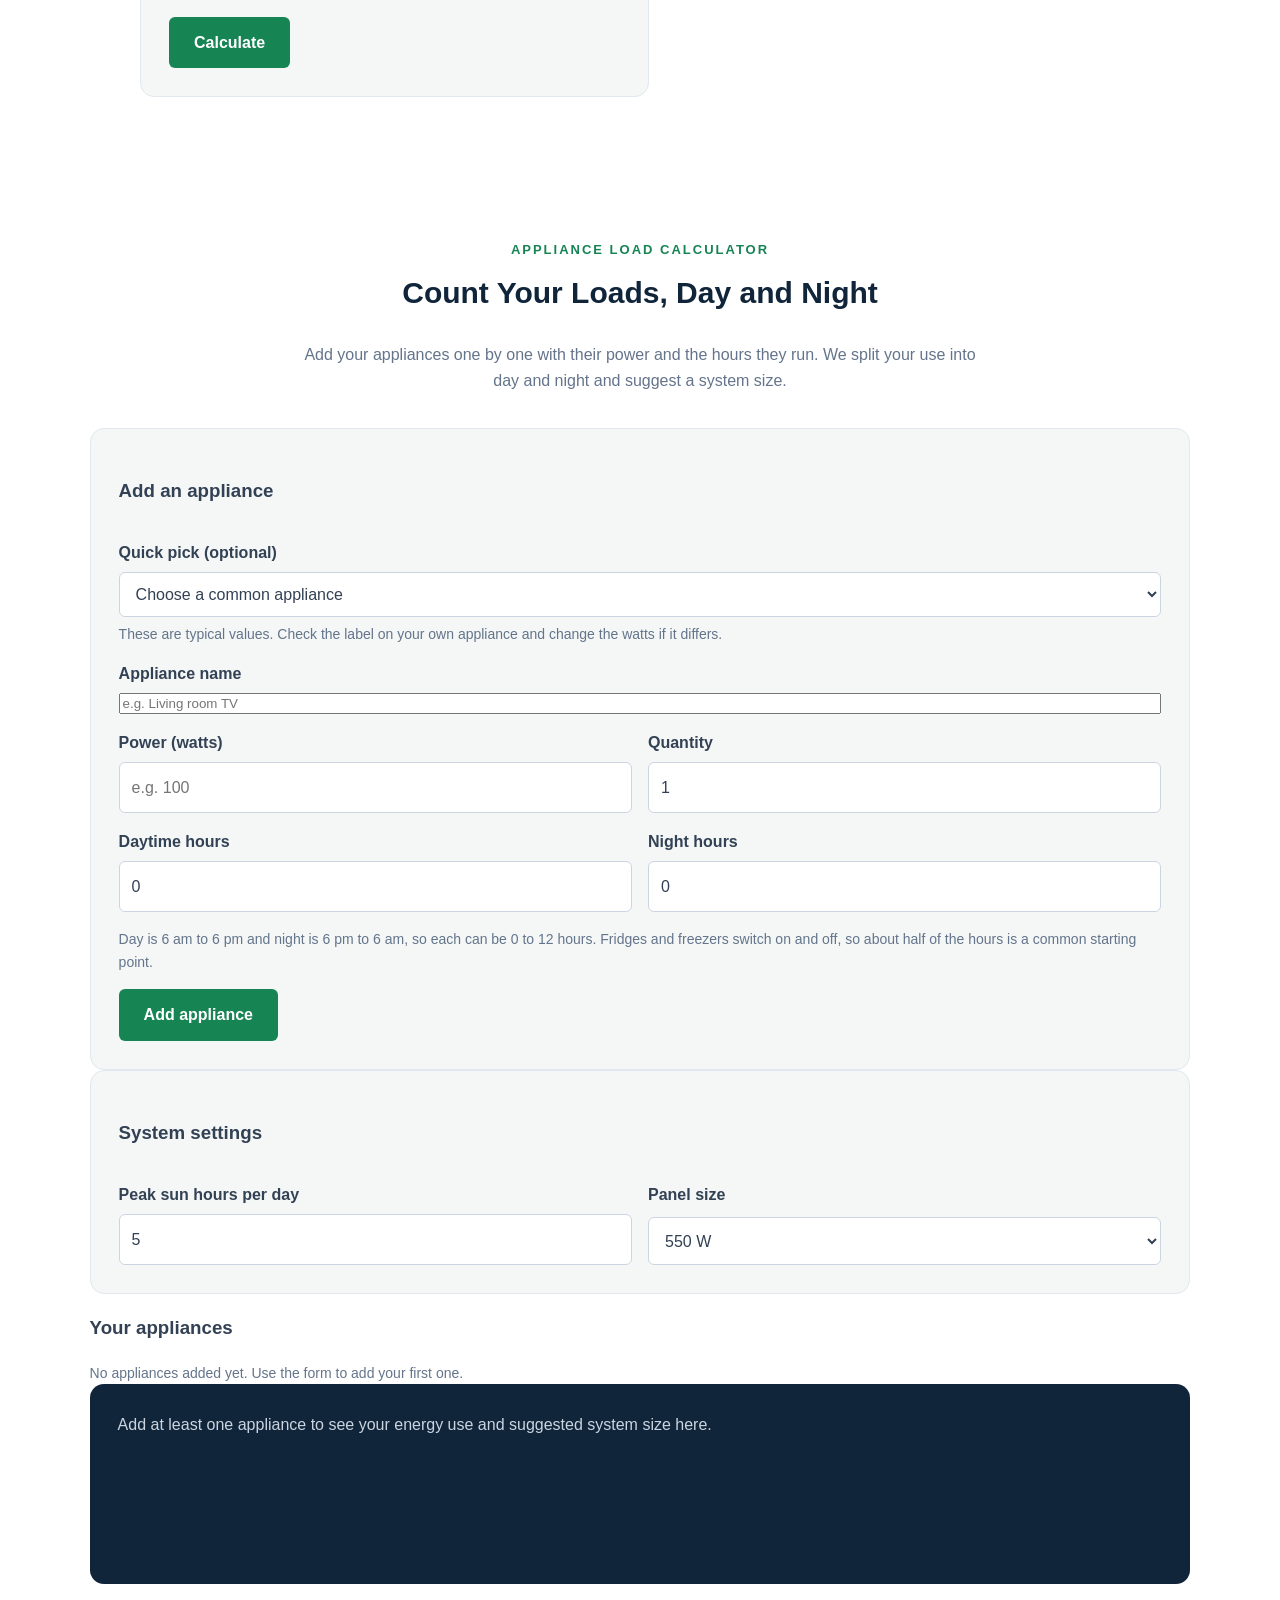
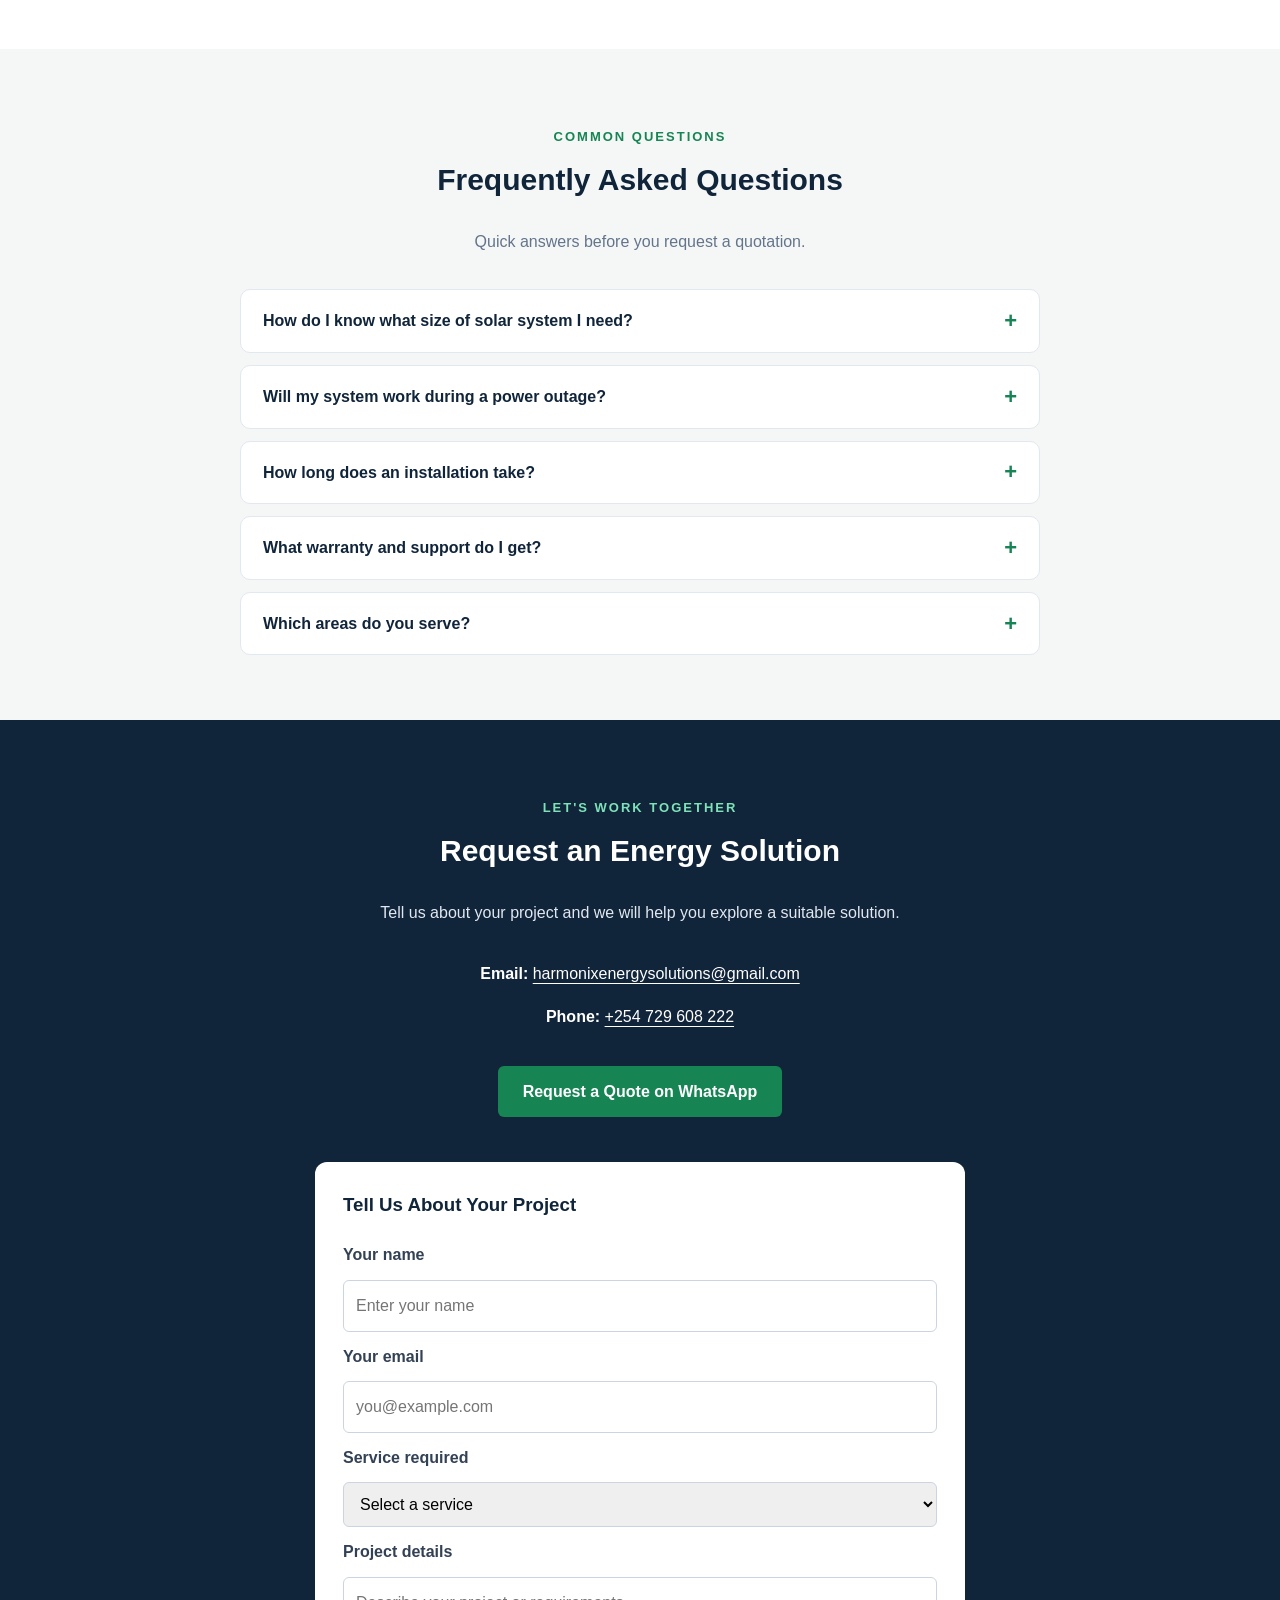
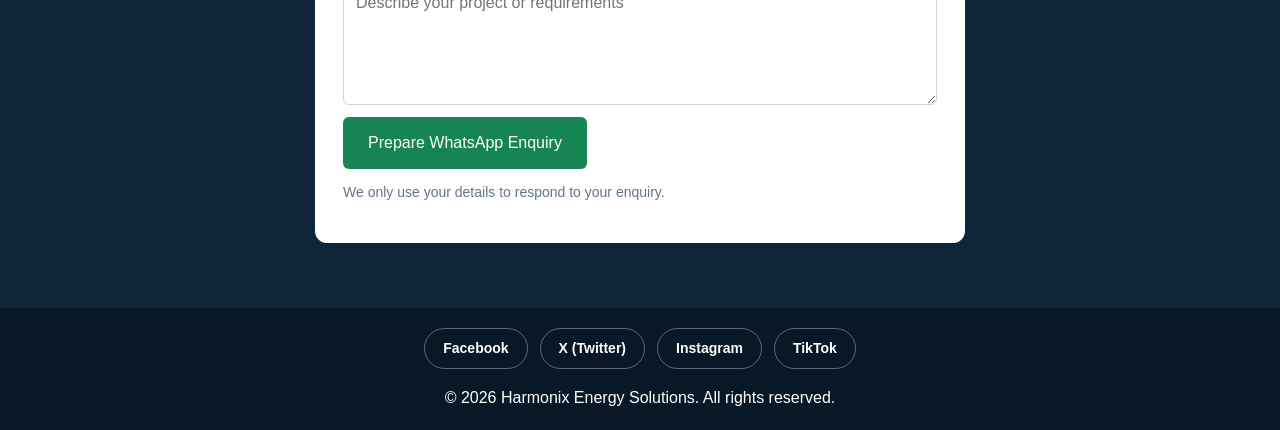
==== commit c2a0c5a2: "Update print statement from 'Hello' to 'Goodbye'" ====
--- a/index.html
+++ b/index.html
@@ -222,6 +222,9 @@
                 <p>
                     Get a rough idea of the system you may need in under a
                     minute. We confirm the final design after a site assessment.
+                    <br>
+                    Want more detail? Try the
+                    <a href="#load-calculator">appliance load calculator</a>.
                 </p>
             </div>
 
@@ -426,6 +429,304 @@
             </div>
         </section>
 
+        <!-- Appliance load calculator (day / night) -->
+        <section id="load-calculator">
+            <div class="section-heading">
+                <p class="eyebrow">APPLIANCE LOAD CALCULATOR</p>
+                <h2>Count Your Loads, Day and Night</h2>
+                <p>
+                    Add your appliances one by one with their power and the
+                    hours they run. We split your use into day and night and
+                    suggest a system size.
+                </p>
+            </div>
+
+            <div class="load-layout">
+
+                <div class="load-side">
+
+                    <form id="load-form" class="calc-form">
+                        <h3>Add an appliance</h3>
+
+                        <div class="calc-field">
+                            <label for="load-preset">Quick pick (optional)</label>
+                            <select id="load-preset">
+                                <option value="">Choose a common appliance</option>
+                                <option value="10" data-name="LED bulb">LED bulb (10 W)</option>
+                                <option value="30" data-name="Security light">Security light (30 W)</option>
+                                <option value="100" data-name="TV">TV (100 W)</option>
+                                <option value="60" data-name="Laptop">Laptop (60 W)</option>
+                                <option value="200" data-name="Desktop computer">Desktop computer (200 W)</option>
+                                <option value="10" data-name="Phone charger">Phone charger (10 W)</option>
+                                <option value="15" data-name="Wi-Fi router">Wi-Fi router (15 W)</option>
+                                <option value="60" data-name="Fan">Fan (60 W)</option>
+                                <option value="150" data-name="Fridge">Fridge (150 W)</option>
+                                <option value="200" data-name="Freezer">Freezer (200 W)</option>
+                                <option value="1000" data-name="Microwave">Microwave (1000 W)</option>
+                                <option value="1500" data-name="Electric kettle">Electric kettle (1500 W)</option>
+                                <option value="1000" data-name="Electric iron">Electric iron (1000 W)</option>
+                                <option value="500" data-name="Washing machine">Washing machine (500 W)</option>
+                                <option value="750" data-name="Water pump">Water pump (750 W)</option>
+                                <option value="3000" data-name="Instant shower heater">Instant shower heater (3000 W)</option>
+                            </select>
+                            <p class="calc-hint">
+                                These are typical values. Check the label on your
+                                own appliance and change the watts if it differs.
+                            </p>
+                        </div>
+
+                        <div class="calc-field">
+                            <label for="load-name">Appliance name</label>
+                            <input
+                                type="text"
+                                id="load-name"
+                                maxlength="40"
+                                placeholder="e.g. Living room TV"
+                                required
+                            >
+                        </div>
+
+                        <div class="calc-row">
+                            <div class="calc-field">
+                                <label for="load-watts">Power (watts)</label>
+                                <input
+                                    type="number"
+                                    id="load-watts"
+                                    inputmode="decimal"
+                                    min="1"
+                                    max="100000"
+                                    step="any"
+                                    placeholder="e.g. 100"
+                                    required
+                                >
+                            </div>
+
+                            <div class="calc-field">
+                                <label for="load-qty">Quantity</label>
+                                <input
+                                    type="number"
+                                    id="load-qty"
+                                    inputmode="numeric"
+                                    min="1"
+                                    max="1000"
+                                    step="1"
+                                    value="1"
+                                    required
+                                >
+                            </div>
+                        </div>
+
+                        <div class="calc-row">
+                            <div class="calc-field">
+                                <label for="load-day">Daytime hours</label>
+                                <input
+                                    type="number"
+                                    id="load-day"
+                                    inputmode="decimal"
+                                    min="0"
+                                    max="12"
+                                    step="any"
+                                    value="0"
+                                    required
+                                >
+                            </div>
+
+                            <div class="calc-field">
+                                <label for="load-night">Night hours</label>
+                                <input
+                                    type="number"
+                                    id="load-night"
+                                    inputmode="decimal"
+                                    min="0"
+                                    max="12"
+                                    step="any"
+                                    value="0"
+                                    required
+                                >
+                            </div>
+                        </div>
+
+                        <p class="calc-hint">
+                            Day is 6 am to 6 pm and night is 6 pm to 6 am, so
+                            each can be 0 to 12 hours. Fridges and freezers
+                            switch on and off, so about half of the hours is a
+                            common starting point.
+                        </p>
+
+                        <button type="submit" class="button">Add appliance</button>
+
+                        <p id="load-error" class="calc-error" role="alert"></p>
+                    </form>
+
+                    <div class="calc-form">
+                        <h3>System settings</h3>
+
+                        <div class="calc-row">
+                            <div class="calc-field">
+                                <label for="load-sun">Peak sun hours per day</label>
+                                <input
+                                    type="number"
+                                    id="load-sun"
+                                    inputmode="decimal"
+                                    min="3"
+                                    max="7"
+                                    step="0.1"
+                                    value="5"
+                                >
+                            </div>
+
+                            <div class="calc-field">
+                                <label for="load-panel">Panel size</label>
+                                <select id="load-panel">
+                                    <option value="450">450 W</option>
+                                    <option value="550" selected>550 W</option>
+                                    <option value="600">600 W</option>
+                                </select>
+                            </div>
+                        </div>
+                    </div>
+
+                </div>
+
+                <div class="load-list-card">
+                    <h3>Your appliances</h3>
+
+                    <p class="calc-hint" id="load-empty">
+                        No appliances added yet. Use the form to add your first one.
+                    </p>
+
+                    <div class="table-wrap" id="load-table-wrap" hidden>
+                        <table class="load-table">
+                            <thead>
+                                <tr>
+                                    <th scope="col">Appliance</th>
+                                    <th scope="col">Watts</th>
+                                    <th scope="col">Qty</th>
+                                    <th scope="col">Day h</th>
+                                    <th scope="col">Night h</th>
+                                    <th scope="col">Day Wh</th>
+                                    <th scope="col">Night Wh</th>
+                                    <th scope="col"><span class="visually-hidden">Remove</span></th>
+                                </tr>
+                            </thead>
+                            <tbody id="load-body"></tbody>
+                            <tfoot>
+                                <tr>
+                                    <th scope="row" colspan="5">Total</th>
+                                    <td id="load-total-day"></td>
+                                    <td id="load-total-night"></td>
+                                    <td></td>
+                                </tr>
+                            </tfoot>
+                        </table>
+                    </div>
+
+                    <button type="button" class="link-button" id="load-clear" hidden>
+                        Clear all appliances
+                    </button>
+                </div>
+            </div>
+
+            <div class="calc-results load-results" aria-live="polite">
+
+                <p class="calc-placeholder" id="load-placeholder">
+                    Add at least one appliance to see your energy use and
+                    suggested system size here.
+                </p>
+
+                <div id="load-output" hidden>
+                    <h3>Your estimated energy use</h3>
+
+                    <dl class="calc-result-grid load-energy">
+                        <div>
+                            <dt>Daytime energy</dt>
+                            <dd id="load-res-day"></dd>
+                        </div>
+                        <div>
+                            <dt>Night energy</dt>
+                            <dd id="load-res-night"></dd>
+                        </div>
+                        <div>
+                            <dt>Total per day</dt>
+                            <dd id="load-res-total"></dd>
+                        </div>
+                        <div>
+                            <dt>All appliances on together</dt>
+                            <dd id="load-res-connected"></dd>
+                        </div>
+                    </dl>
+
+                    <h3>Suggested system</h3>
+
+                    <div class="load-scenarios">
+
+                        <div class="load-scenario" id="load-scenario-day">
+                            <h4>Solar for daytime use</h4>
+                            <dl class="calc-result-grid">
+                                <div>
+                                    <dt>Solar array</dt>
+                                    <dd id="load-a-kwp"></dd>
+                                </div>
+                                <div>
+                                    <dt>Panels</dt>
+                                    <dd id="load-a-panels"></dd>
+                                </div>
+                                <div>
+                                    <dt>Inverter</dt>
+                                    <dd id="load-a-inverter"></dd>
+                                </div>
+                            </dl>
+                        </div>
+
+                        <div class="load-scenario" id="load-scenario-full">
+                            <h4>Solar and battery for day and night</h4>
+                            <dl class="calc-result-grid">
+                                <div>
+                                    <dt>Solar array</dt>
+                                    <dd id="load-b-kwp"></dd>
+                                </div>
+                                <div>
+                                    <dt>Panels</dt>
+                                    <dd id="load-b-panels"></dd>
+                                </div>
+                                <div>
+                                    <dt>Battery storage</dt>
+                                    <dd id="load-b-battery"></dd>
+                                </div>
+                                <div>
+                                    <dt>Inverter</dt>
+                                    <dd id="load-b-inverter"></dd>
+                                </div>
+                            </dl>
+                        </div>
+
+                    </div>
+
+                    <p class="calc-note">
+                        This is a rough estimate based on typical conditions
+                        (75% overall system efficiency, lithium batteries with
+                        90% usable capacity, and inverters sized 25% above your
+                        largest load). Motors in fridges, pumps and similar
+                        appliances draw extra power when they start, so we check
+                        this in the final design. Real results depend on your
+                        roof, shading and equipment, so we confirm everything
+                        with a site assessment.
+                    </p>
+
+                    <a
+                        class="button"
+                        id="load-whatsapp"
+                        href="#contact"
+                        target="_blank"
+                        rel="noopener noreferrer"
+                    >
+                        Send my appliance list on WhatsApp
+                    </a>
+                </div>
+
+            </div>
+        </section>
+
         <!-- FAQ section -->
         <section id="faq">
             <div class="section-heading">
--- a/style.css
+++ b/style.css
@@ -16,6 +16,11 @@
 
 * {
     box-sizing: border-box;
+}
+
+/* Make sure the HTML "hidden" attribute always wins over display rules */
+[hidden] {
+    display: none !important;
 }
 
 html {
@@ -350,10 +355,157 @@
 }
 
 /* ==========================================================
-   8. FAQ section
+   8. Solar sizing calculator
+   ========================================================== */
+#calculator {
+    background: var(--white);
+}
+
+.calc-layout {
+    max-width: 1000px;
+    margin: 0 auto;
+    display: grid;
+    grid-template-columns: minmax(0, 1.1fr) minmax(0, 1fr);
+    gap: 28px;
+    align-items: start;
+}
+
+.calc-form {
+    display: grid;
+    gap: 16px;
+    padding: 28px;
+    background: var(--light-bg);
+    border: 1px solid var(--border);
+    border-radius: 14px;
+}
+
+.calc-field {
+    display: grid;
+    gap: 6px;
+}
+
+.calc-field label {
+    font-weight: bold;
+}
+
+.calc-row {
+    display: grid;
+    grid-template-columns: repeat(2, minmax(0, 1fr));
+    gap: 16px;
+}
+
+.calc-form input[type="number"],
+.calc-form select {
+    width: 100%;
+    padding: 12px;
+    border: 1px solid #cbd5e1;
+    border-radius: 6px;
+    background: var(--white);
+    color: var(--text);
+    font: inherit;
+}
+
+.calc-form input[type="number"]:focus,
+.calc-form select:focus {
+    outline: 2px solid var(--green);
+    outline-offset: 2px;
+}
+
+.calc-hint {
+    margin: 0;
+    font-size: 14px;
+    color: #64748b;
+}
+
+.calc-check {
+    display: flex;
+    align-items: flex-start;
+    gap: 10px;
+}
+
+.calc-check input {
+    width: 20px;
+    height: 20px;
+    margin-top: 2px;
+    flex-shrink: 0;
+    accent-color: var(--green);
+}
+
+.calc-check label {
+    font-weight: bold;
+}
+
+.calc-form button {
+    border: none;
+    font: inherit;
+    font-weight: bold;
+    cursor: pointer;
+    justify-self: start;
+}
+
+.calc-error {
+    margin: 0;
+    color: #b91c1c;
+    font-weight: bold;
+}
+
+.calc-error:empty {
+    display: none;
+}
+
+/* Results panel */
+.calc-results {
+    padding: 28px;
+    background: var(--navy);
+    color: var(--white);
+    border-radius: 14px;
+    min-height: 200px;
+}
+
+.calc-placeholder {
+    margin: 0;
+    color: #cbd5e1;
+}
+
+.calc-results h3 {
+    margin: 0 0 18px;
+    color: var(--white);
+}
+
+.calc-result-grid {
+    display: grid;
+    grid-template-columns: repeat(2, minmax(0, 1fr));
+    gap: 18px 16px;
+    margin: 0 0 20px;
+}
+
+.calc-result-grid dt {
+    color: var(--mint);
+    font-size: 12px;
+    font-weight: bold;
+    letter-spacing: 1px;
+    text-transform: uppercase;
+}
+
+.calc-result-grid dd {
+    margin: 4px 0 0;
+    font-size: 18px;
+    font-weight: bold;
+    overflow-wrap: anywhere;
+}
+
+.calc-note {
+    margin: 0 0 22px;
+    font-size: 14px;
+    line-height: 1.6;
+    color: #cbd5e1;
+}
+
+/* ==========================================================
+   9. FAQ section
    ========================================================== */
 #faq {
-    background: var(--white);
+    background: var(--light-bg);
 }
 
 .faq-list {
@@ -364,7 +516,7 @@
 }
 
 .faq-list details {
-    background: var(--light-bg);
+    background: var(--white);
     border: 1px solid var(--border);
     border-radius: 10px;
 }
@@ -405,7 +557,7 @@
 }
 
 /* ==========================================================
-   9. Contact section
+   10. Contact section
    ========================================================== */
 #contact {
     background: var(--navy);
@@ -508,7 +660,7 @@
 }
 
 /* ==========================================================
-   10. Footer
+   11. Footer
    ========================================================== */
 footer {
     background: var(--navy-dark);
@@ -521,8 +673,28 @@
     margin: 0;
 }
 
-/* ==========================================================
-   11. Responsive layout
+/* Social media links in the footer */
+footer .social-links {
+    justify-content: center;
+    gap: 12px;
+    margin-bottom: 16px;
+}
+
+footer .social-links a {
+    padding: 8px 18px;
+    border: 1px solid rgba(255, 255, 255, 0.35);
+    border-radius: 999px;
+    font-size: 14px;
+}
+
+footer .social-links a:hover {
+    color: var(--navy);
+    background: var(--mint);
+    border-color: var(--mint);
+}
+
+/* ==========================================================
+   12. Responsive layout
    ========================================================== */
 
 /* Tablet */
@@ -534,6 +706,11 @@
     /* Stop a lone third card sitting half-width on its own row */
     .card-grid > :last-child:nth-child(odd) {
         grid-column: 1 / -1;
+    }
+
+    /* Calculator: form on top, results below */
+    .calc-layout {
+        grid-template-columns: 1fr;
     }
 }
 
@@ -603,6 +780,36 @@
         justify-self: stretch;
     }
 
+    .calc-form,
+    .calc-results {
+        padding: 20px;
+    }
+
+    .calc-row,
+    .calc-result-grid {
+        grid-template-columns: 1fr;
+    }
+
+    .calc-form button {
+        justify-self: stretch;
+    }
+
+    .calc-results .button {
+        display: block;
+        text-align: center;
+    }
+
+    footer .social-links {
+        flex-direction: row;
+        flex-basis: auto;
+        gap: 10px;
+    }
+
+    footer .social-links a {
+        padding: 8px 16px;
+        border: 1px solid rgba(255, 255, 255, 0.35);
+    }
+
     .faq-list summary {
         padding: 16px 18px;
     }
@@ -613,7 +820,7 @@
 }
 
 /* ==========================================================
-   12. Reduced motion
+   13. Reduced motion
    ========================================================== */
 @media (prefers-reduced-motion: reduce) {
     html {
@@ -629,4 +836,4 @@
     .service-card:hover {
         transform: none;
     }
-}+}
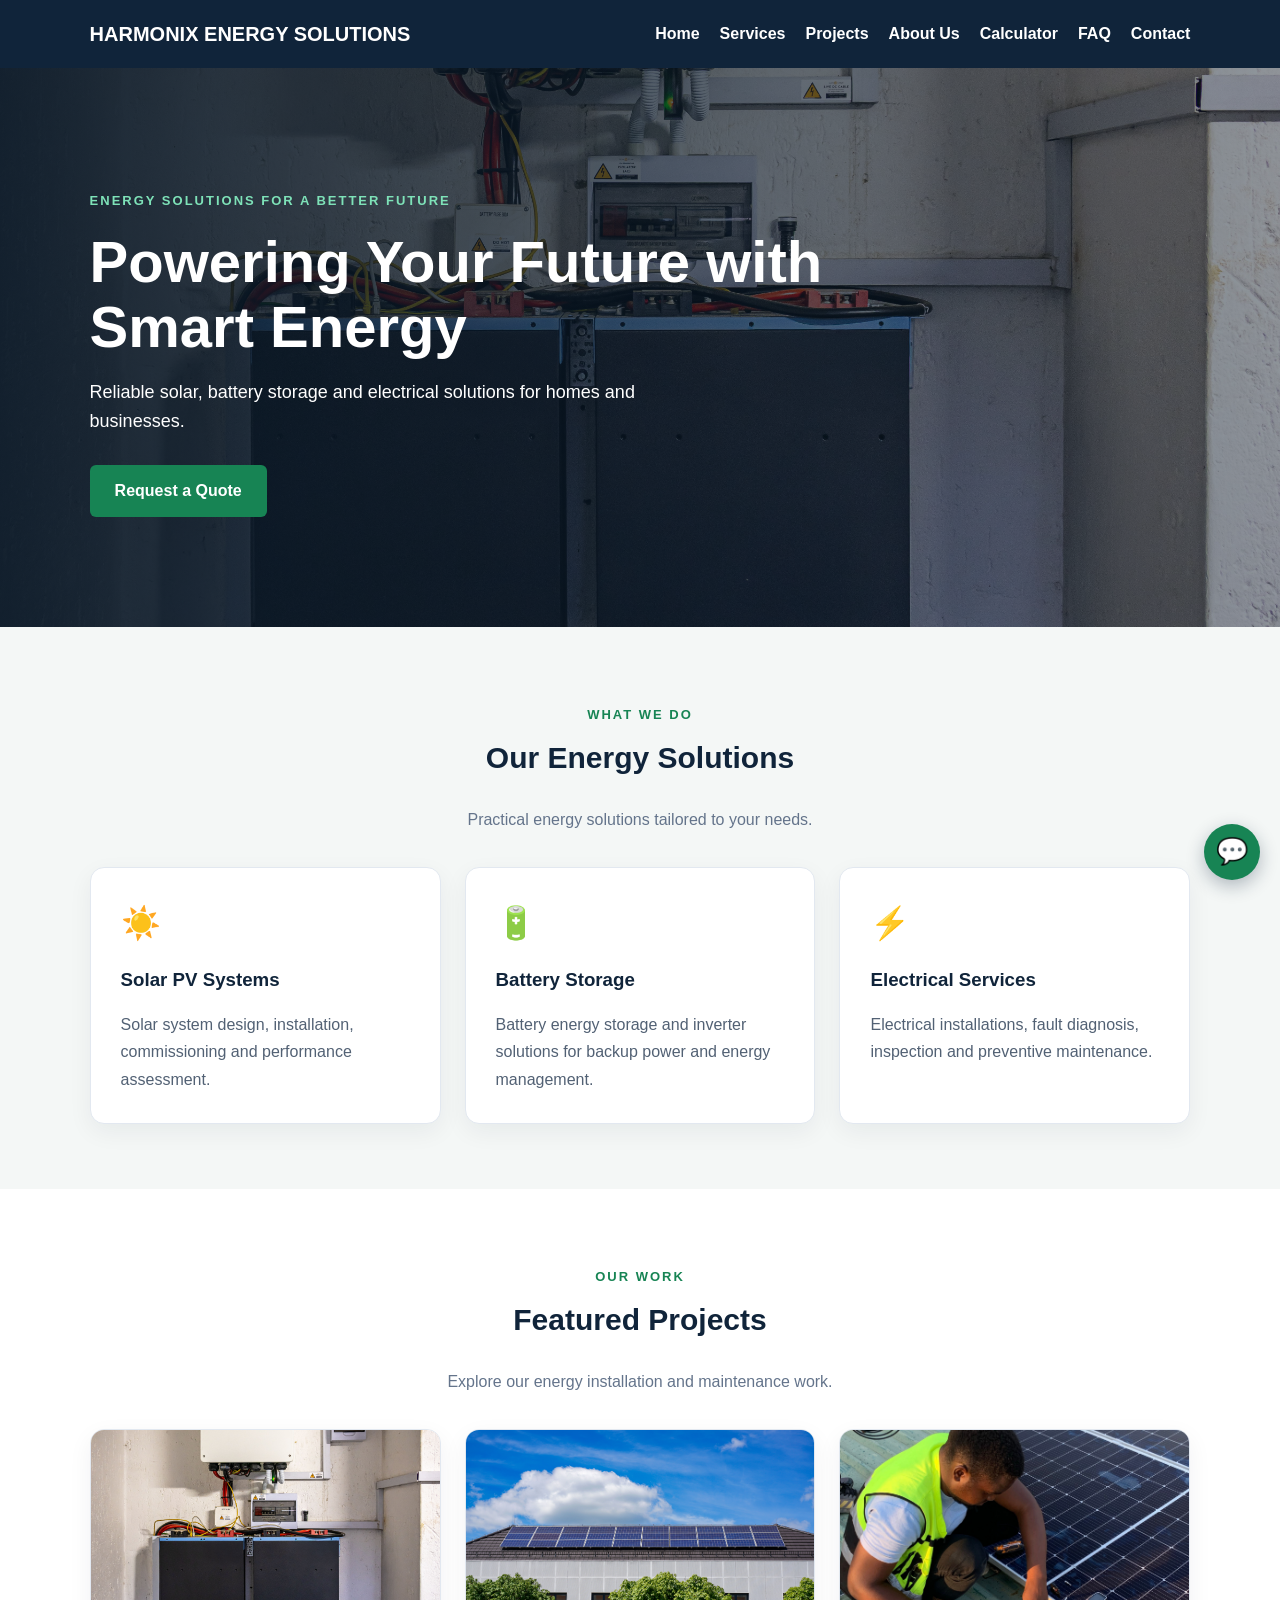
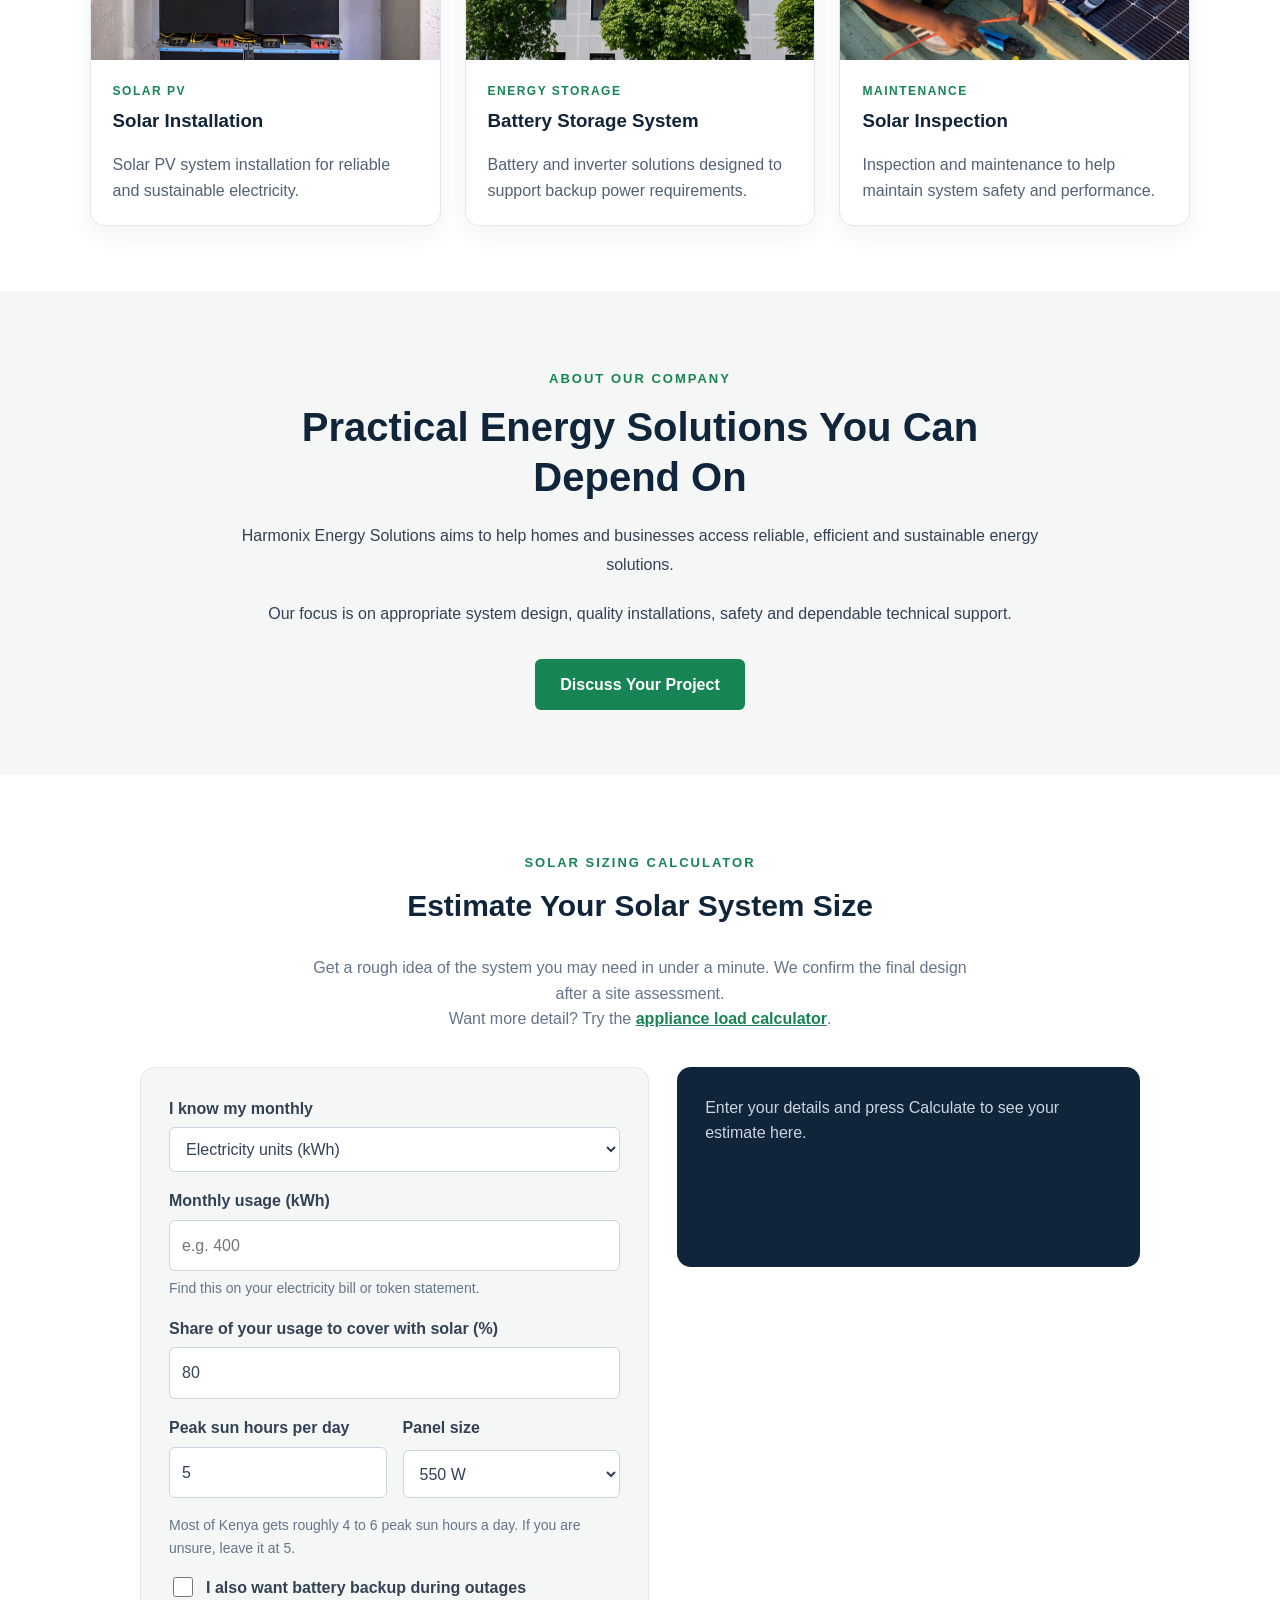
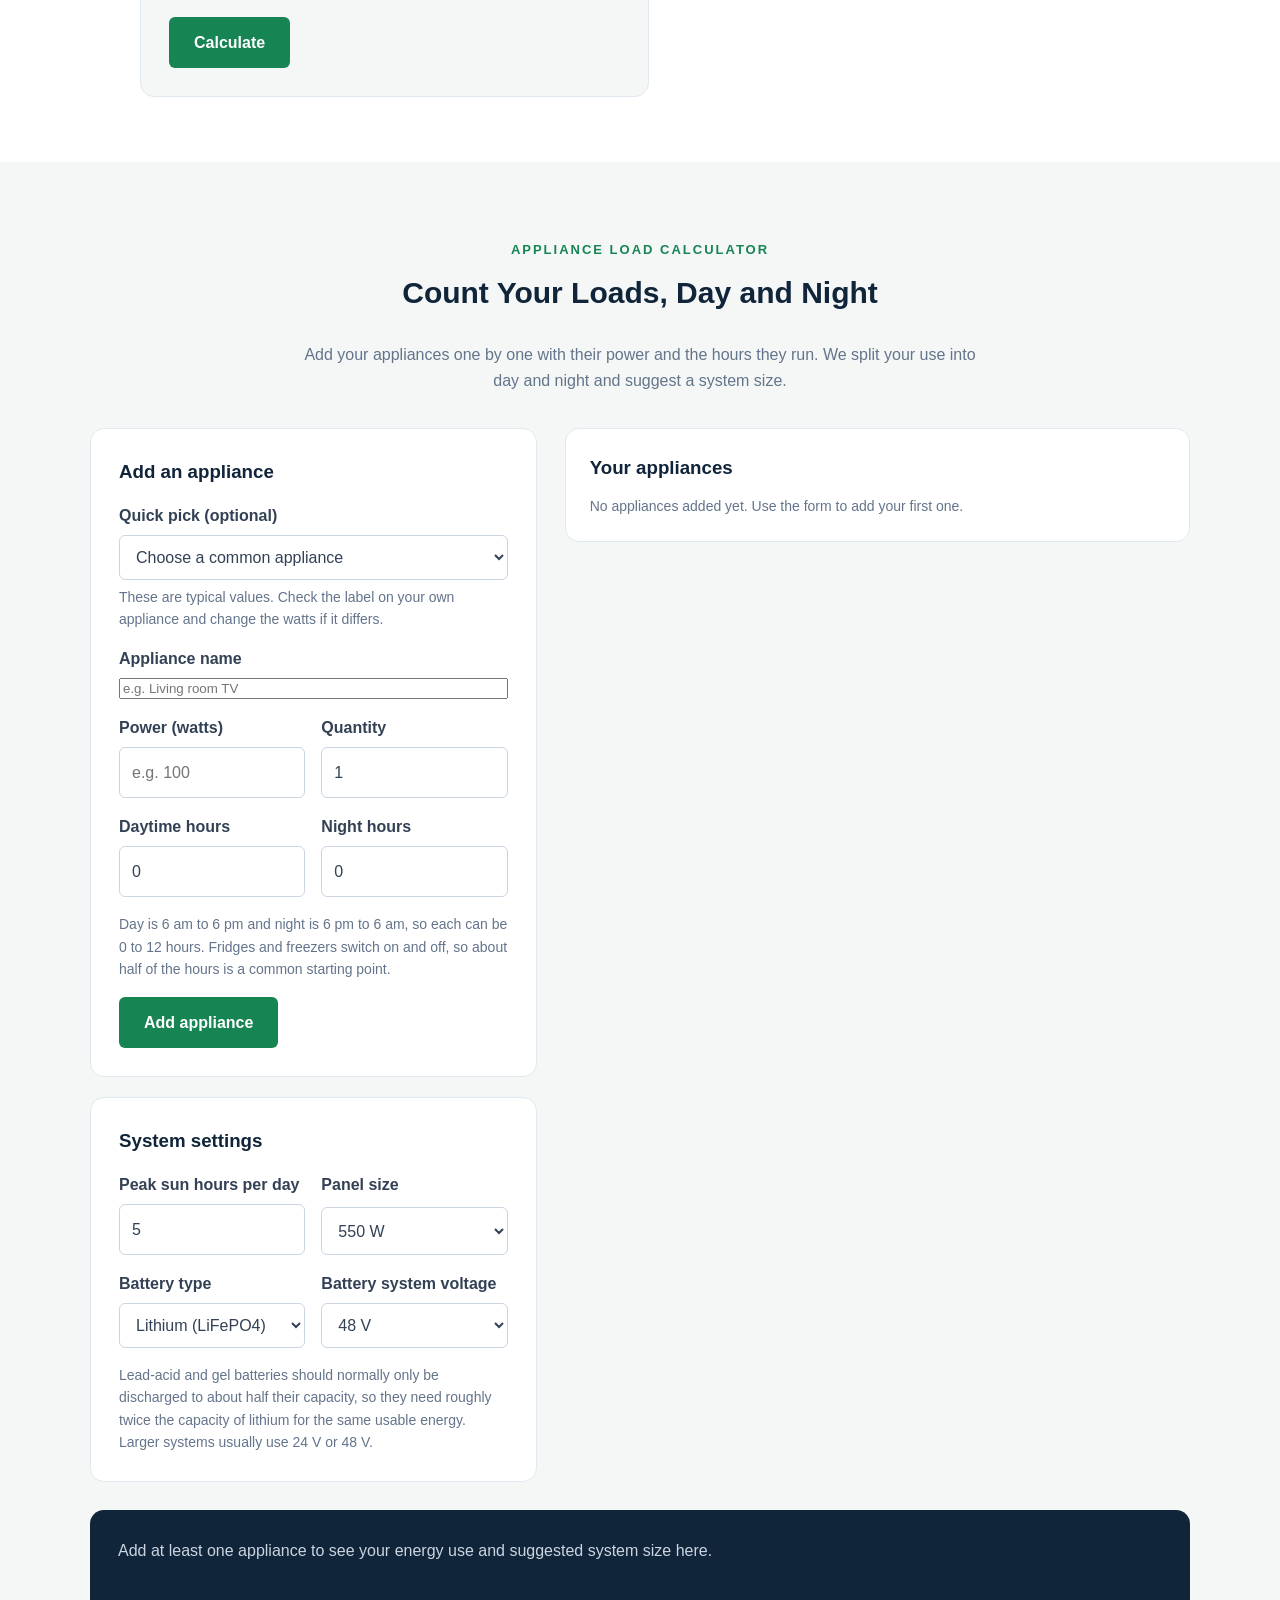
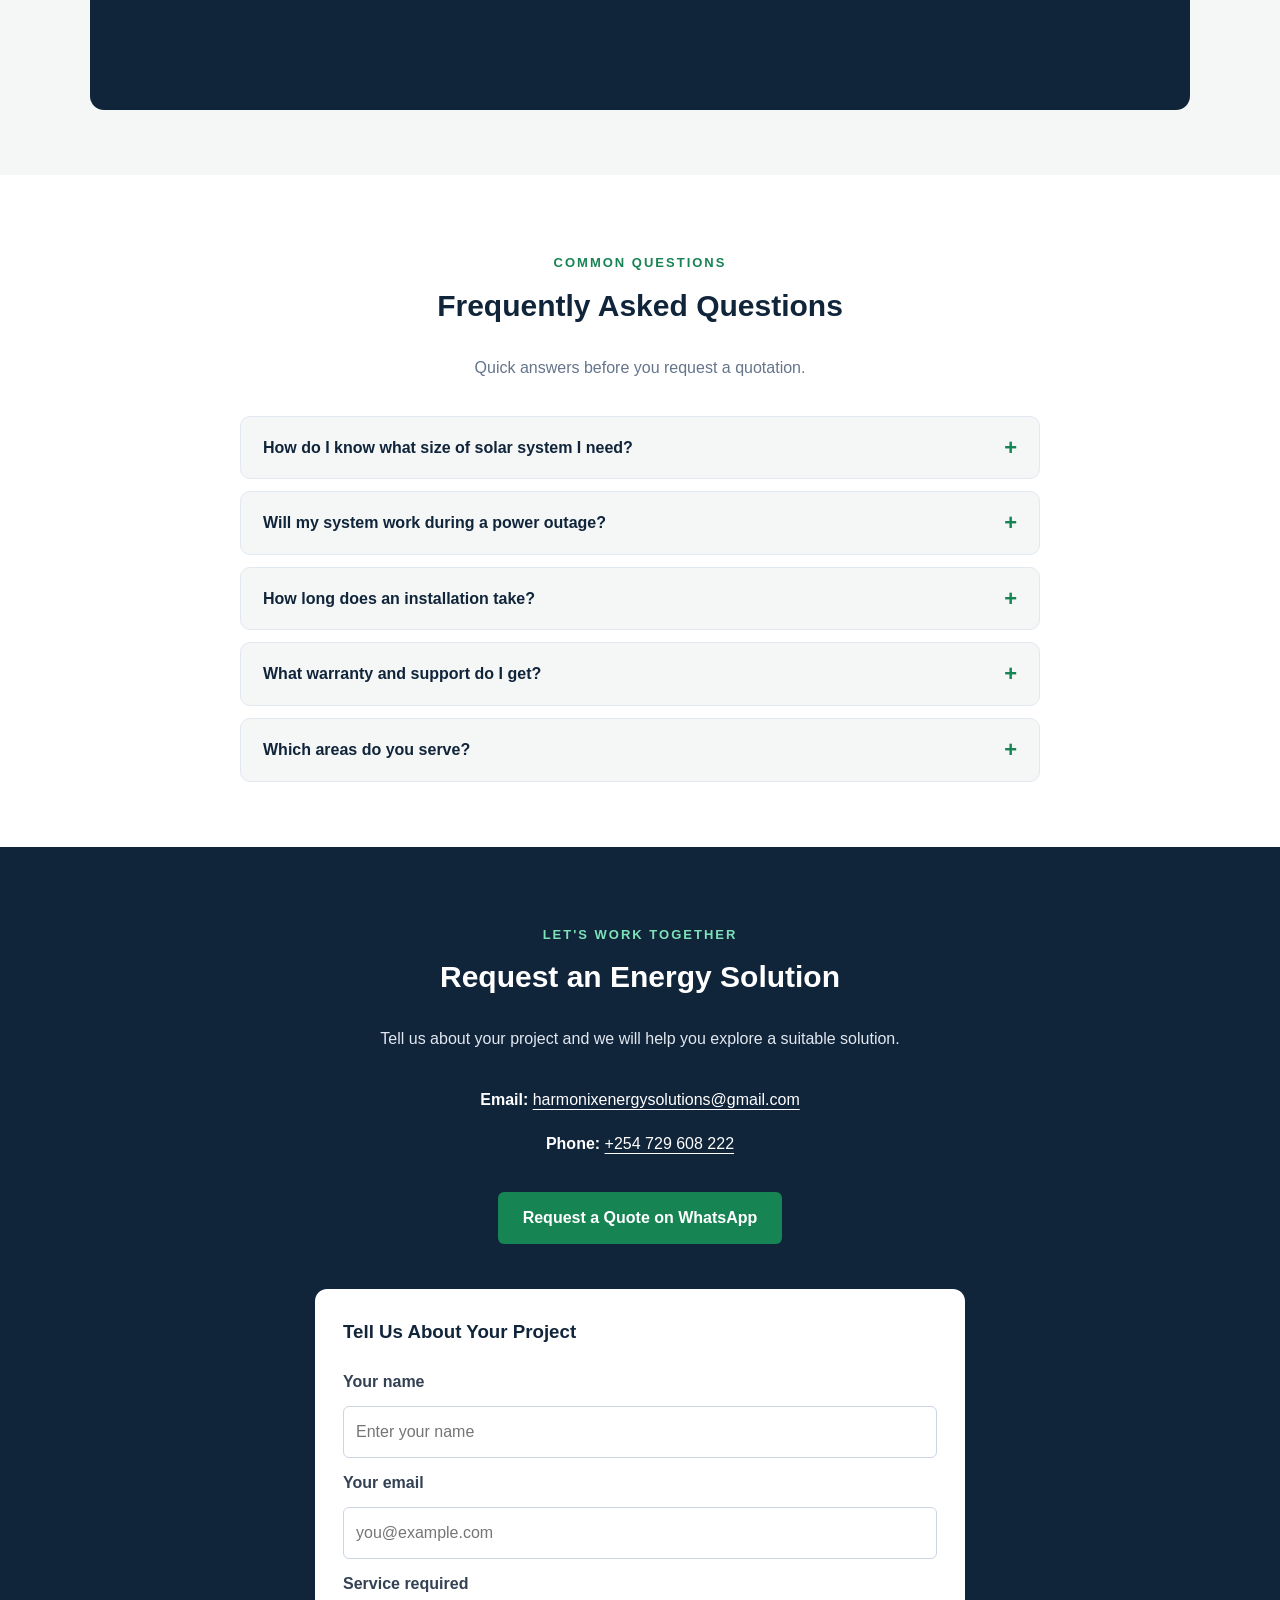
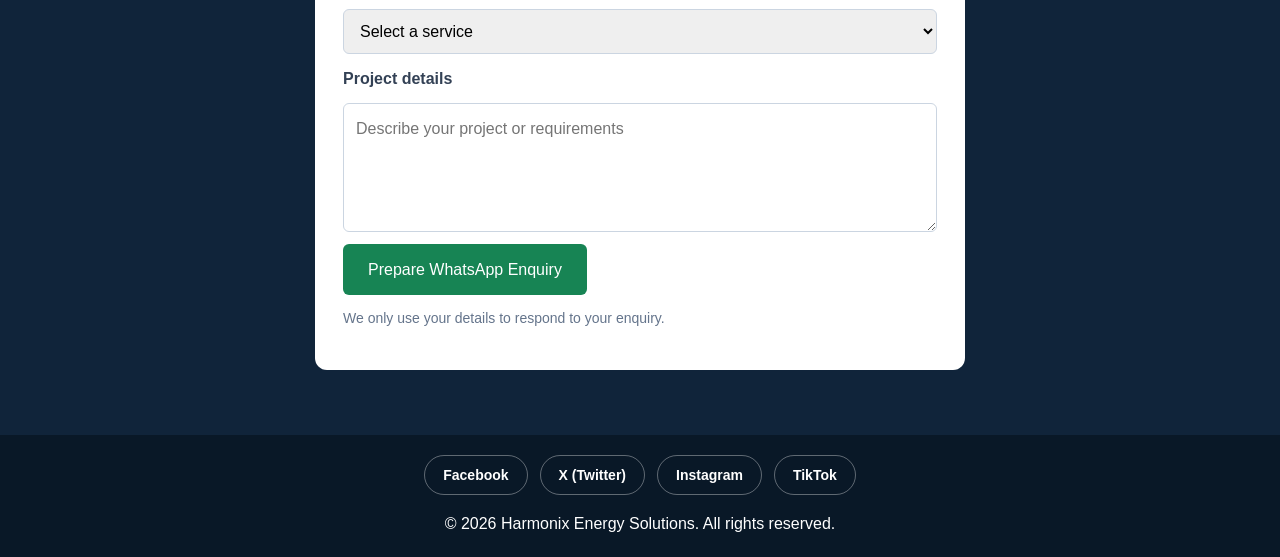
==== commit 460ec511: "Update fmt.Println message from 'Hello' to 'Goodbye'" ====
--- a/index.html
+++ b/index.html
@@ -361,6 +361,23 @@
                                 placeholder="e.g. 5"
                             >
                         </div>
+
+                        <div class="calc-field">
+                            <label for="calc-battery-type">Battery type</label>
+                            <select id="calc-battery-type" name="calc-battery-type">
+                                <option value="lithium">Lithium (LiFePO4)</option>
+                                <option value="lead">Lead-acid / gel</option>
+                            </select>
+                        </div>
+
+                        <div class="calc-field">
+                            <label for="calc-voltage">Battery system voltage</label>
+                            <select id="calc-voltage" name="calc-voltage">
+                                <option value="12">12 V</option>
+                                <option value="24">24 V</option>
+                                <option value="48" selected>48 V</option>
+                            </select>
+                        </div>
                     </div>
 
                     <button type="submit" class="button">Calculate</button>
@@ -407,8 +424,9 @@
 
                         <p class="calc-note">
                             This is a rough estimate based on typical conditions
-                            (75% overall system efficiency, lithium batteries
-                            with 90% usable capacity). Real results depend on
+                            (75% overall system efficiency, and usable battery
+                            capacity of 90% for lithium or 50% for lead-acid).
+                            Real results depend on
                             your roof direction, shading, equipment and
                             appliances, so we confirm the design with a site
                             assessment.
@@ -584,6 +602,32 @@
                                 </select>
                             </div>
                         </div>
+
+                        <div class="calc-row">
+                            <div class="calc-field">
+                                <label for="load-battery-type">Battery type</label>
+                                <select id="load-battery-type">
+                                    <option value="lithium">Lithium (LiFePO4)</option>
+                                    <option value="lead">Lead-acid / gel</option>
+                                </select>
+                            </div>
+
+                            <div class="calc-field">
+                                <label for="load-voltage">Battery system voltage</label>
+                                <select id="load-voltage">
+                                    <option value="12">12 V</option>
+                                    <option value="24">24 V</option>
+                                    <option value="48" selected>48 V</option>
+                                </select>
+                            </div>
+                        </div>
+
+                        <p class="calc-hint">
+                            Lead-acid and gel batteries should normally only be
+                            discharged to about half their capacity, so they need
+                            roughly twice the capacity of lithium for the same
+                            usable energy. Larger systems usually use 24 V or 48 V.
+                        </p>
                     </div>
 
                 </div>
@@ -694,6 +738,10 @@
                                     <dd id="load-b-battery"></dd>
                                 </div>
                                 <div>
+                                    <dt>Battery capacity</dt>
+                                    <dd id="load-b-ah"></dd>
+                                </div>
+                                <div>
                                     <dt>Inverter</dt>
                                     <dd id="load-b-inverter"></dd>
                                 </div>
@@ -704,9 +752,9 @@
 
                     <p class="calc-note">
                         This is a rough estimate based on typical conditions
-                        (75% overall system efficiency, lithium batteries with
-                        90% usable capacity, and inverters sized 25% above your
-                        largest load). Motors in fridges, pumps and similar
+                        (75% overall system efficiency, usable battery capacity
+                        of 90% for lithium or 50% for lead-acid, and inverters
+                        sized 25% above your largest load). Motors in fridges, pumps and similar
                         appliances draw extra power when they start, so we check
                         this in the final design. Real results depend on your
                         roof, shading and equipment, so we confirm everything
--- a/style.css
+++ b/style.css
@@ -143,6 +143,23 @@
 
 .section-heading > p:last-child {
     color: #64748b;
+}
+
+.section-heading a {
+    color: var(--green);
+    font-weight: bold;
+}
+
+.visually-hidden {
+    position: absolute;
+    width: 1px;
+    height: 1px;
+    margin: -1px;
+    padding: 0;
+    overflow: hidden;
+    clip: rect(0, 0, 0, 0);
+    white-space: nowrap;
+    border: 0;
 }
 
 .eyebrow {
@@ -502,10 +519,160 @@
 }
 
 /* ==========================================================
+   8b. Appliance load calculator
+   ========================================================== */
+#load-calculator {
+    background: var(--light-bg);
+}
+
+.load-layout {
+    max-width: 1100px;
+    margin: 0 auto;
+    display: grid;
+    grid-template-columns: minmax(0, 1fr) minmax(0, 1.4fr);
+    gap: 28px;
+    align-items: start;
+}
+
+.load-side {
+    display: grid;
+    gap: 20px;
+}
+
+/* White cards on the grey section background */
+#load-calculator .calc-form,
+.load-list-card {
+    background: var(--white);
+    border: 1px solid var(--border);
+    border-radius: 14px;
+}
+
+#load-calculator .calc-form h3,
+.load-list-card h3 {
+    margin: 0;
+    color: var(--navy);
+}
+
+.load-list-card {
+    padding: 24px;
+}
+
+.load-list-card h3 {
+    margin-bottom: 12px;
+}
+
+.table-wrap {
+    overflow-x: auto;
+}
+
+.load-table {
+    width: 100%;
+    min-width: 560px;
+    border-collapse: collapse;
+    font-size: 14px;
+}
+
+.load-table th,
+.load-table td {
+    padding: 8px 10px;
+    text-align: right;
+    border-bottom: 1px solid var(--border);
+}
+
+.load-table thead th {
+    background: var(--light-bg);
+    color: var(--navy);
+}
+
+.load-table th:first-child,
+.load-table tbody th {
+    text-align: left;
+    font-weight: bold;
+}
+
+.load-table tbody th {
+    color: var(--text);
+}
+
+.load-table tfoot th,
+.load-table tfoot td {
+    font-weight: bold;
+    color: var(--navy);
+    border-bottom: none;
+}
+
+.load-remove,
+.link-button {
+    font: inherit;
+    cursor: pointer;
+}
+
+.load-remove {
+    padding: 4px 10px;
+    background: transparent;
+    color: #b91c1c;
+    border: 1px solid #cbd5e1;
+    border-radius: 6px;
+    font-size: 13px;
+}
+
+.load-remove:hover {
+    background: #fef2f2;
+}
+
+.link-button {
+    margin-top: 14px;
+    padding: 0;
+    background: none;
+    border: none;
+    color: var(--green);
+    font-weight: bold;
+    text-decoration: underline;
+    text-underline-offset: 3px;
+}
+
+.load-results {
+    max-width: 1100px;
+    margin: 28px auto 0;
+}
+
+.load-results h3 {
+    margin-top: 0;
+}
+
+.load-energy {
+    grid-template-columns: repeat(4, minmax(0, 1fr));
+    margin-bottom: 26px;
+}
+
+.load-scenarios {
+    display: grid;
+    grid-template-columns: repeat(2, minmax(0, 1fr));
+    gap: 18px;
+    margin-bottom: 22px;
+}
+
+.load-scenario {
+    padding: 20px;
+    border: 1px solid rgba(255, 255, 255, 0.25);
+    border-radius: 10px;
+}
+
+.load-scenario h4 {
+    margin: 0 0 14px;
+    font-size: 16px;
+    color: var(--white);
+}
+
+.load-scenario .calc-result-grid {
+    margin: 0;
+}
+
+/* ==========================================================
    9. FAQ section
    ========================================================== */
 #faq {
-    background: var(--light-bg);
+    background: var(--white);
 }
 
 .faq-list {
@@ -516,7 +683,7 @@
 }
 
 .faq-list details {
-    background: var(--white);
+    background: var(--light-bg);
     border: 1px solid var(--border);
     border-radius: 10px;
 }
@@ -708,8 +875,17 @@
         grid-column: 1 / -1;
     }
 
-    /* Calculator: form on top, results below */
-    .calc-layout {
+    /* Calculators: form on top, results below */
+    .calc-layout,
+    .load-layout {
+        grid-template-columns: 1fr;
+    }
+
+    .load-energy {
+        grid-template-columns: repeat(2, minmax(0, 1fr));
+    }
+
+    .load-scenarios {
         grid-template-columns: 1fr;
     }
 }
@@ -786,12 +962,26 @@
     }
 
     .calc-row,
-    .calc-result-grid {
+    .calc-result-grid,
+    .load-energy {
         grid-template-columns: 1fr;
+    }
+
+    .load-list-card {
+        padding: 18px;
+    }
+
+    .load-scenario {
+        padding: 16px;
     }
 
     .calc-form button {
         justify-self: stretch;
+    }
+
+    .load-results .button {
+        display: block;
+        text-align: center;
     }
 
     .calc-results .button {
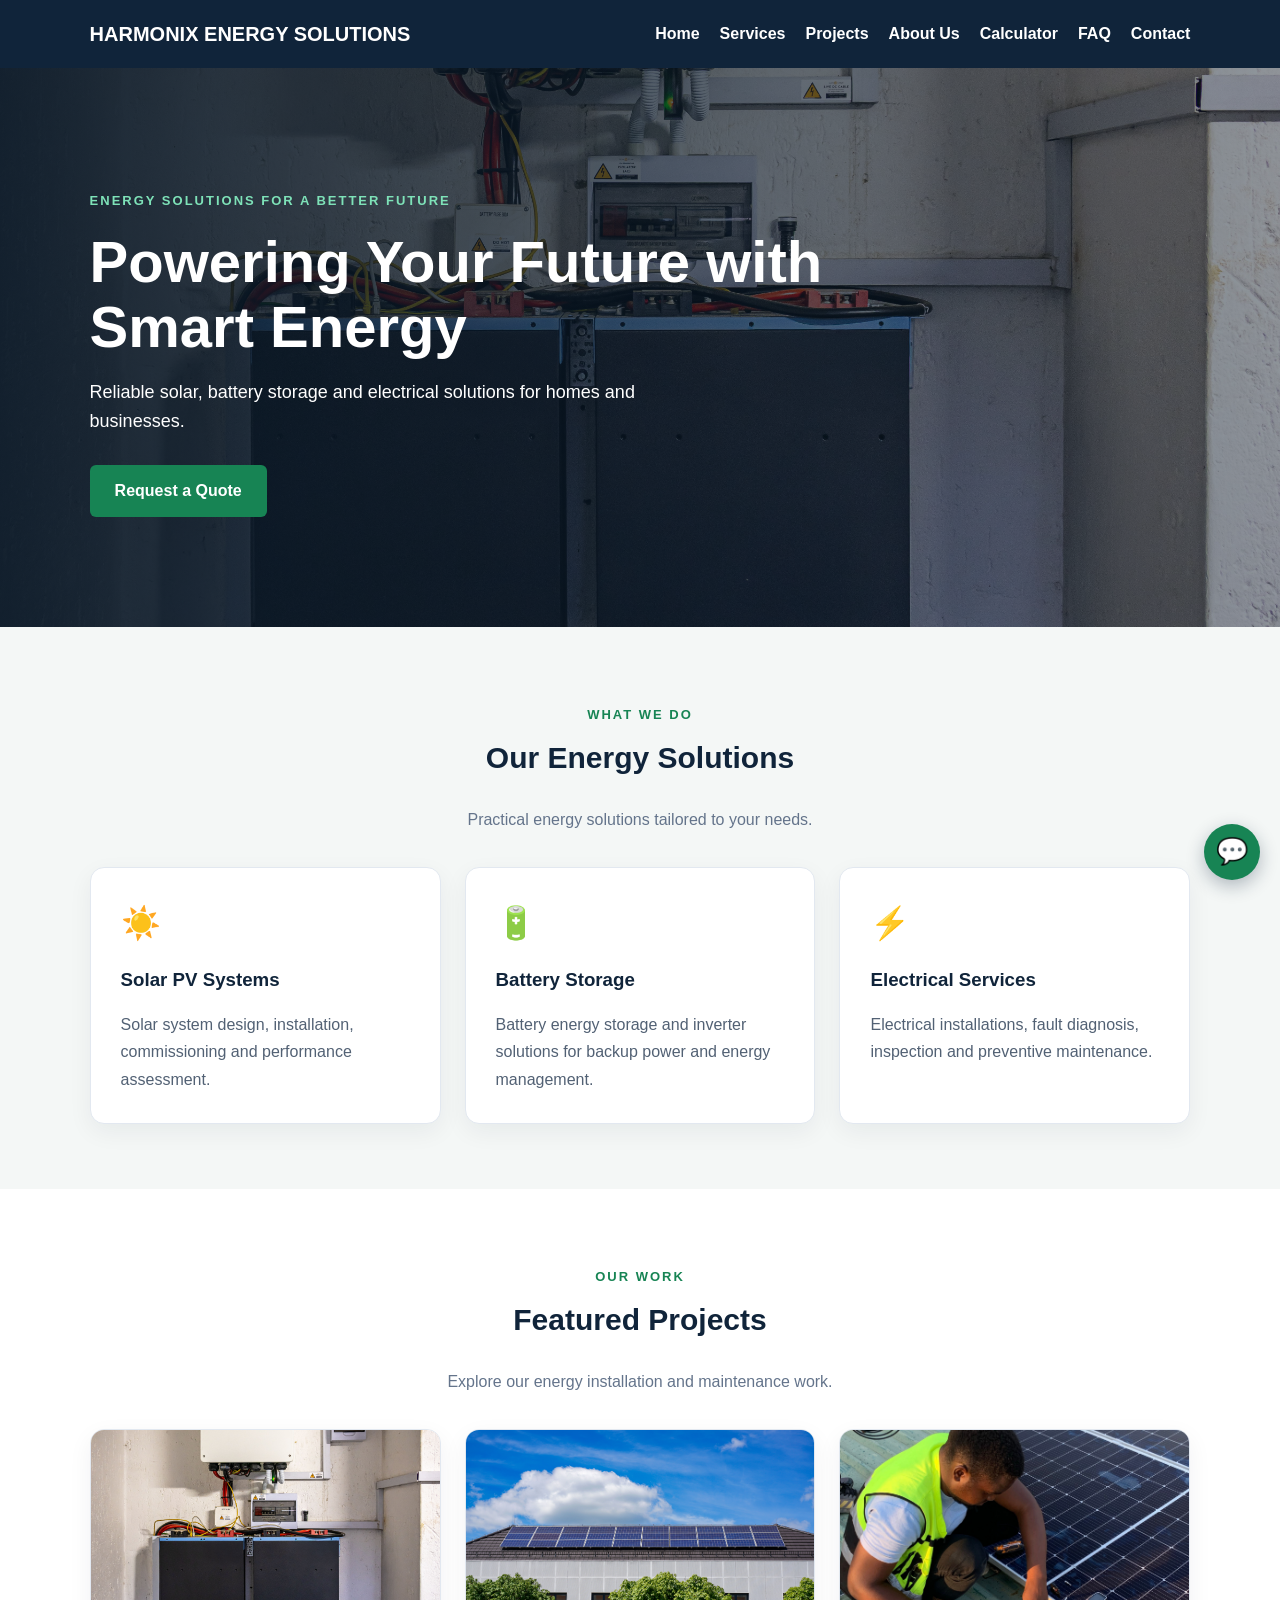
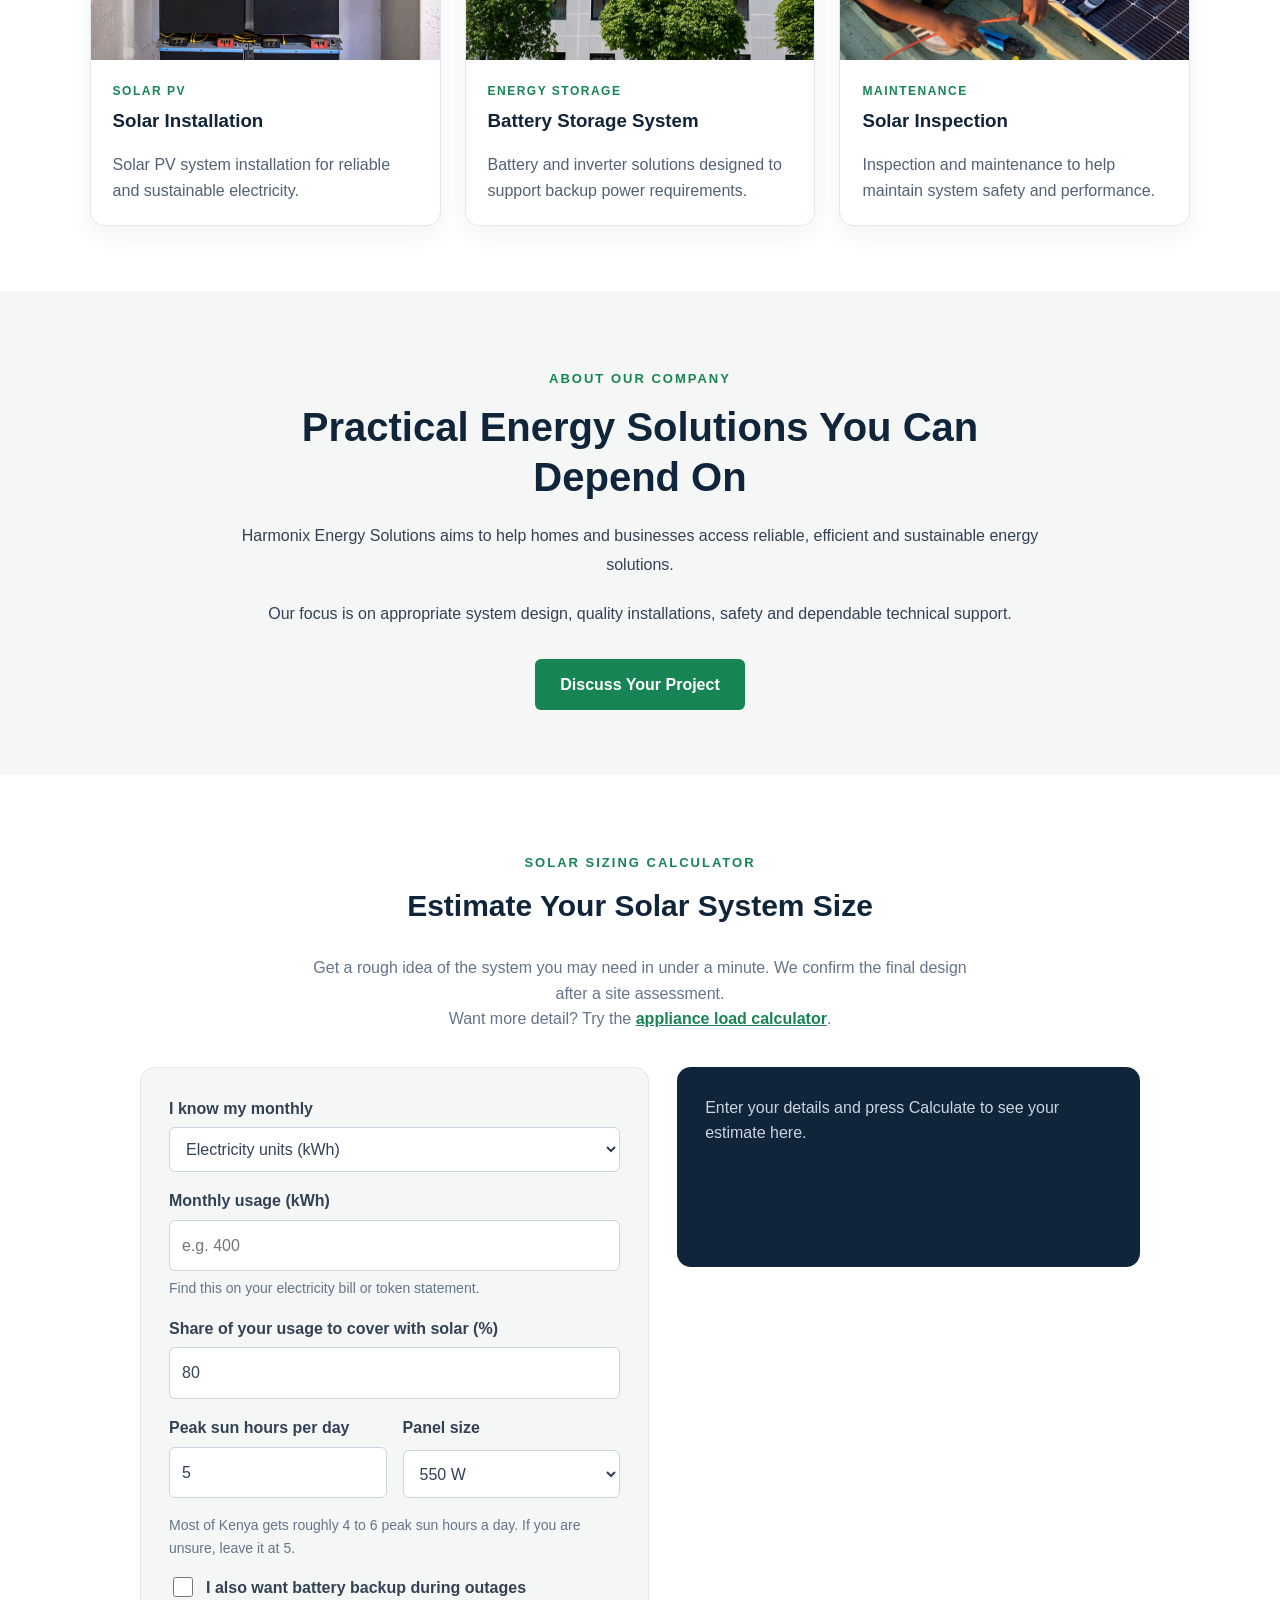
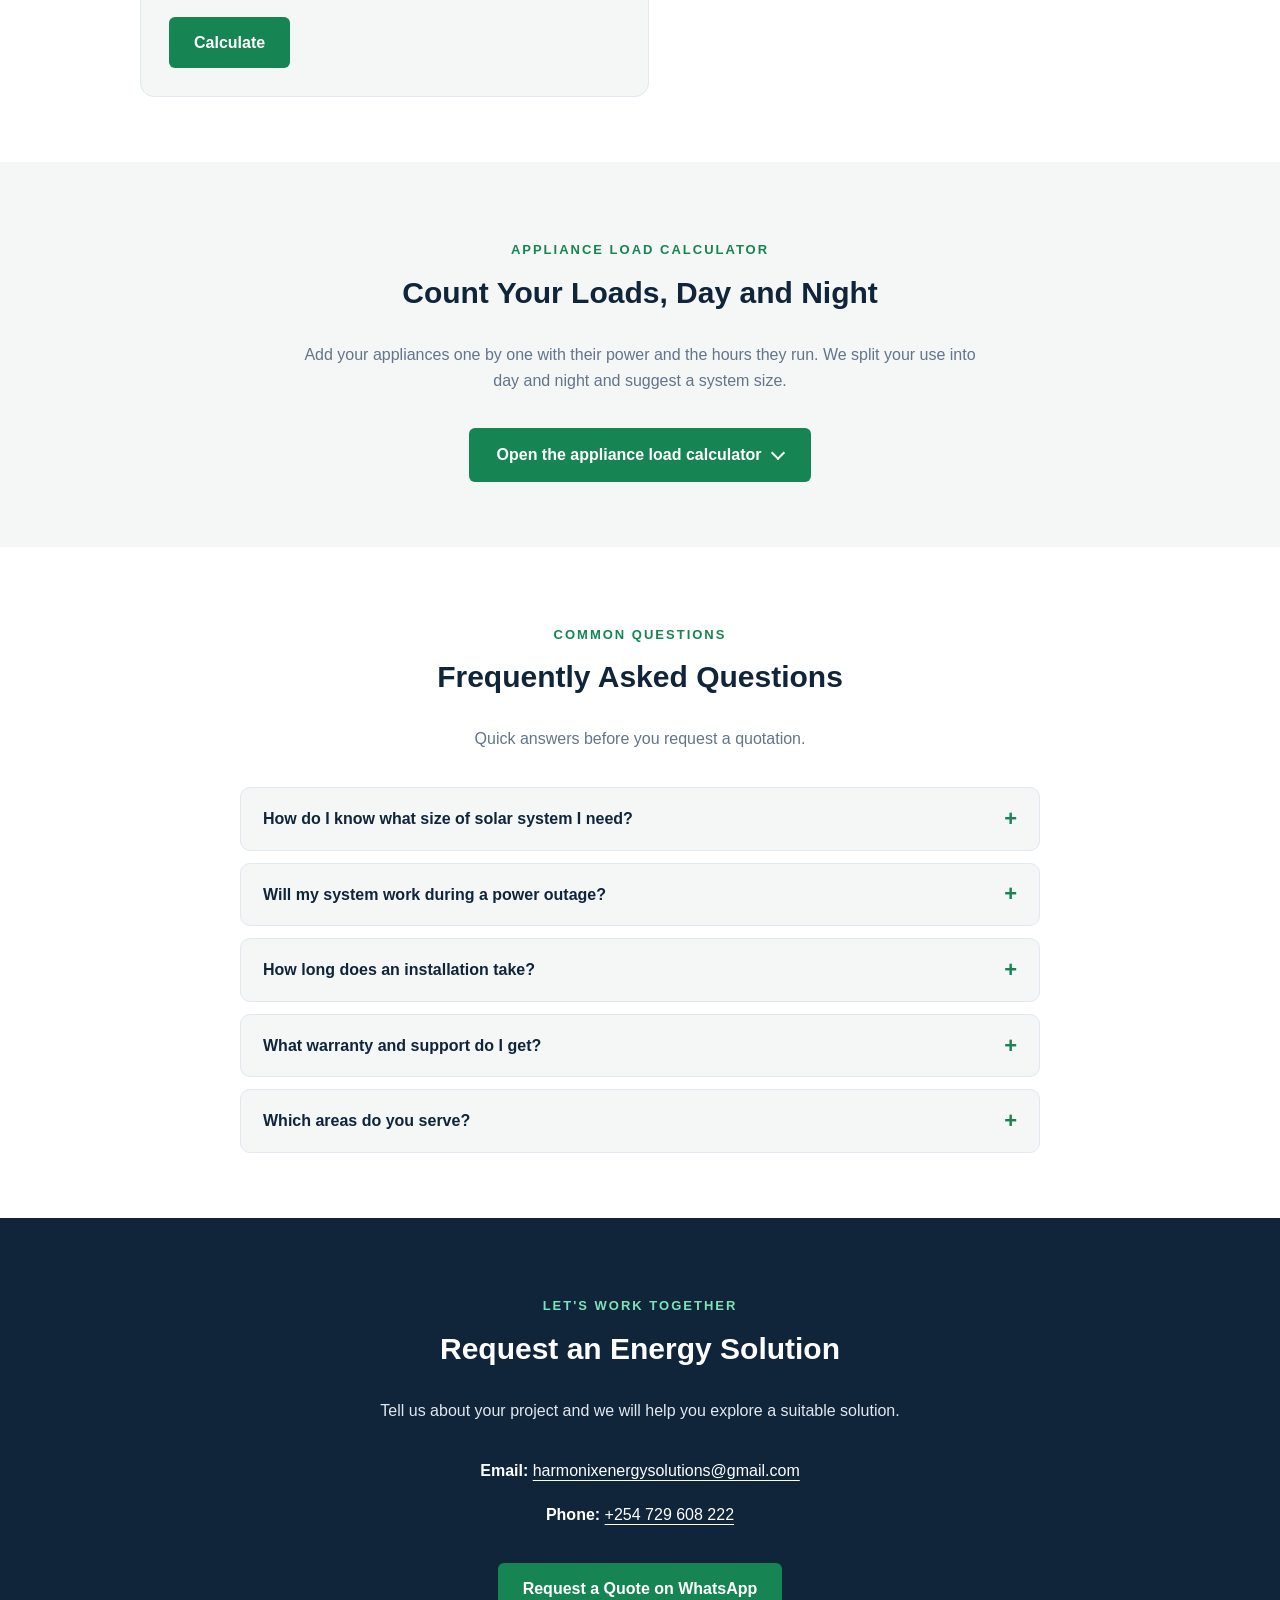
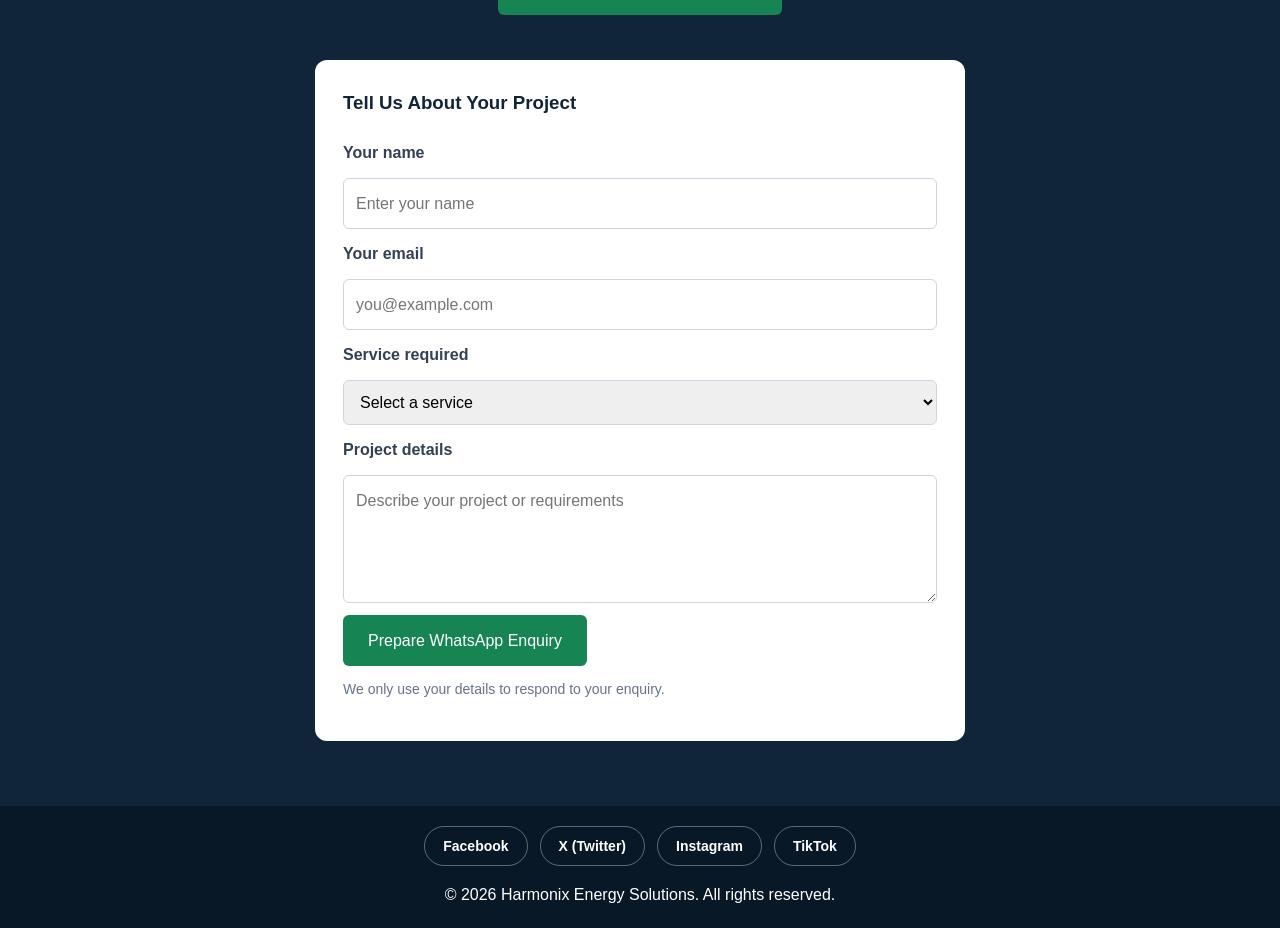
==== commit 312f1385: "Update print statement from 'Hello' to 'Goodbye'" ====
--- a/index.html
+++ b/index.html
@@ -458,6 +458,12 @@
                     suggest a system size.
                 </p>
             </div>
+
+            <details class="load-dropdown" id="load-details">
+            <summary>
+                <span class="label-closed">Open the appliance load calculator</span>
+                <span class="label-open">Close the appliance load calculator</span>
+            </summary>
 
             <div class="load-layout">
 
@@ -773,6 +779,8 @@
                 </div>
 
             </div>
+
+            </details>
         </section>
 
         <!-- FAQ section -->
--- a/style.css
+++ b/style.css
@@ -525,6 +525,64 @@
     background: var(--light-bg);
 }
 
+/* Drop-down wrapper: the calculator stays hidden until tapped */
+.load-dropdown > summary {
+    display: flex;
+    align-items: center;
+    justify-content: center;
+    gap: 12px;
+    width: fit-content;
+    max-width: 100%;
+    margin: 0 auto;
+    padding: 14px 28px;
+    background: var(--green);
+    color: var(--white);
+    border-radius: 6px;
+    font-weight: bold;
+    text-align: center;
+    cursor: pointer;
+    list-style: none;                 /* hide the default marker */
+}
+
+.load-dropdown > summary::-webkit-details-marker {
+    display: none;                    /* Safari */
+}
+
+.load-dropdown > summary::after {
+    content: "";
+    flex-shrink: 0;
+    width: 8px;
+    height: 8px;
+    border-right: 2px solid currentColor;
+    border-bottom: 2px solid currentColor;
+    transform: rotate(45deg);
+    margin-top: -4px;
+    transition: transform 0.2s ease;
+}
+
+.load-dropdown[open] > summary::after {
+    transform: rotate(-135deg);
+    margin-top: 4px;
+}
+
+.load-dropdown > summary:hover {
+    background: var(--green-dark);
+}
+
+.load-dropdown > summary:focus-visible {
+    outline: 2px solid var(--navy);
+    outline-offset: 3px;
+}
+
+.load-dropdown[open] > summary {
+    margin-bottom: 28px;
+}
+
+.load-dropdown:not([open]) .label-open,
+.load-dropdown[open] .label-closed {
+    display: none;
+}
+
 .load-layout {
     max-width: 1100px;
     margin: 0 auto;
@@ -1019,7 +1077,8 @@
 
     .service-card,
     .project-card,
-    .nav-toggle-bar {
+    .nav-toggle-bar,
+    .load-dropdown > summary::after {
         transition: none;
     }
 
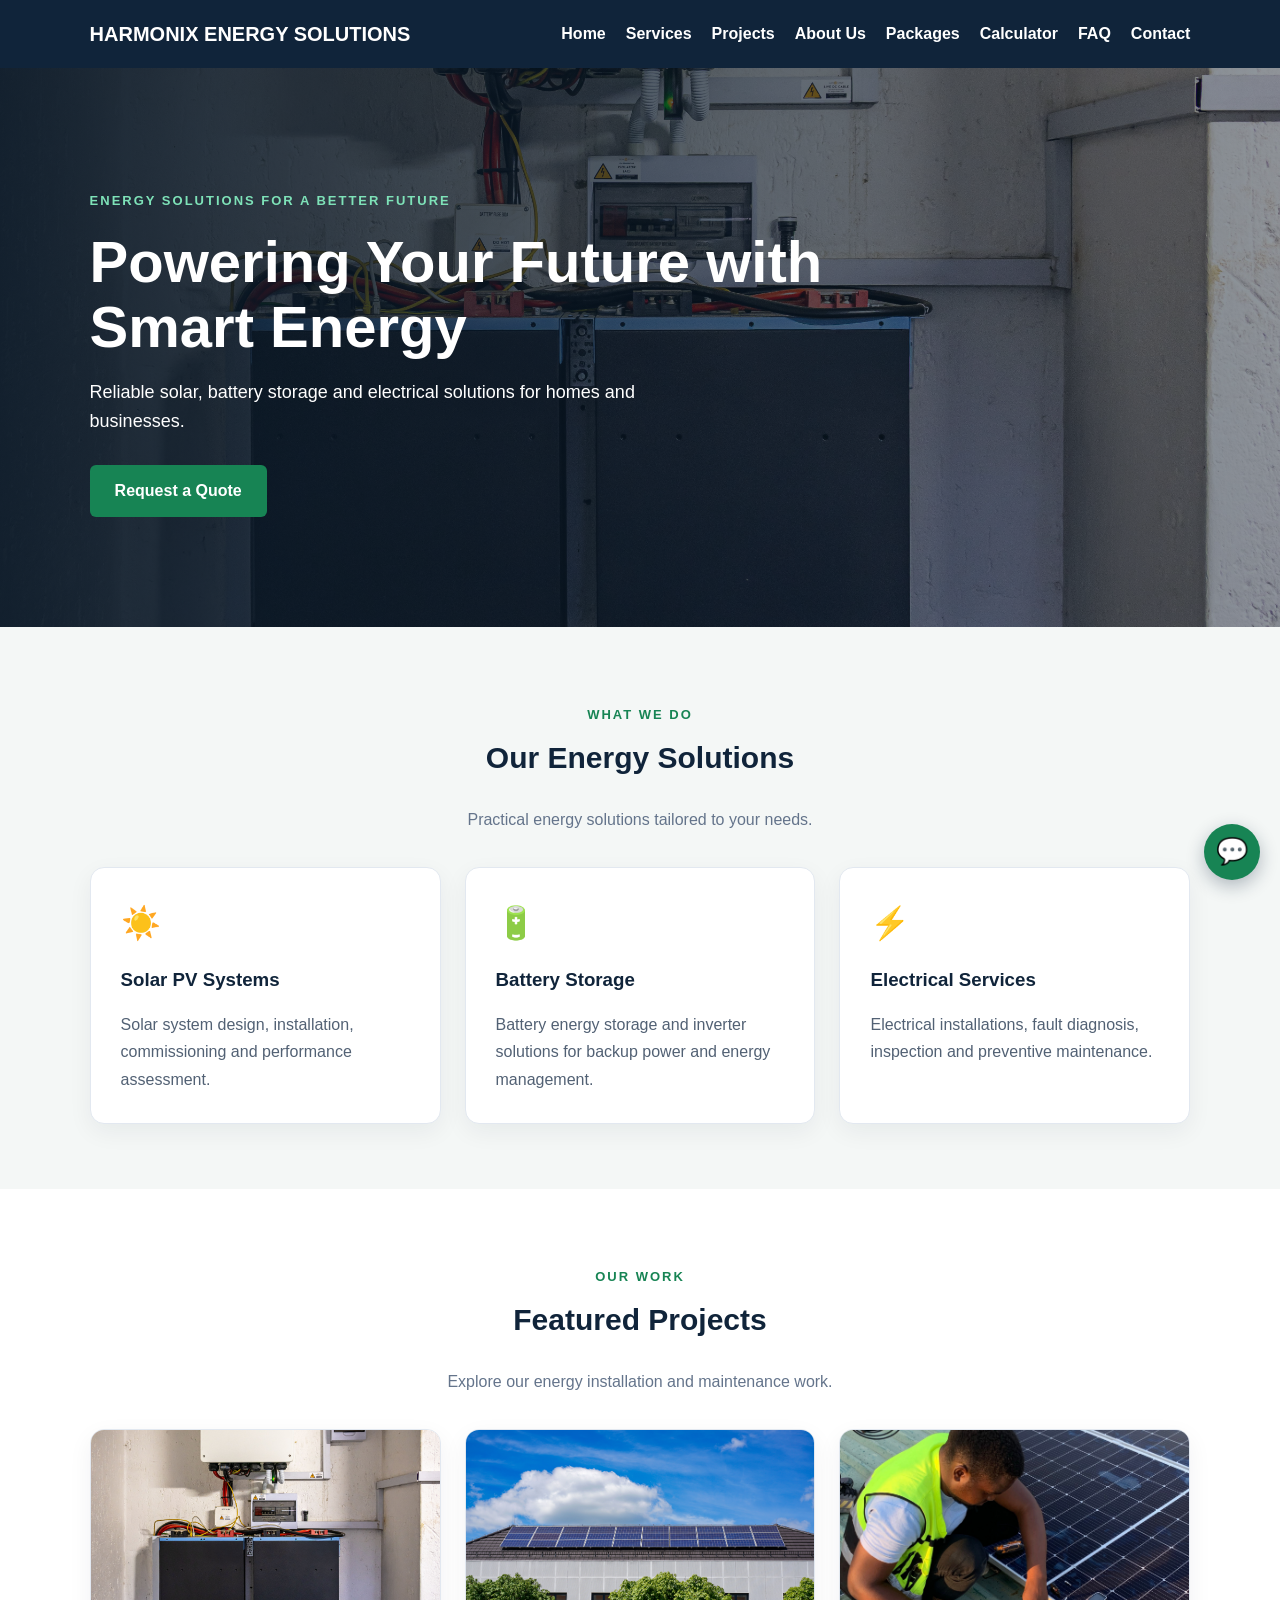
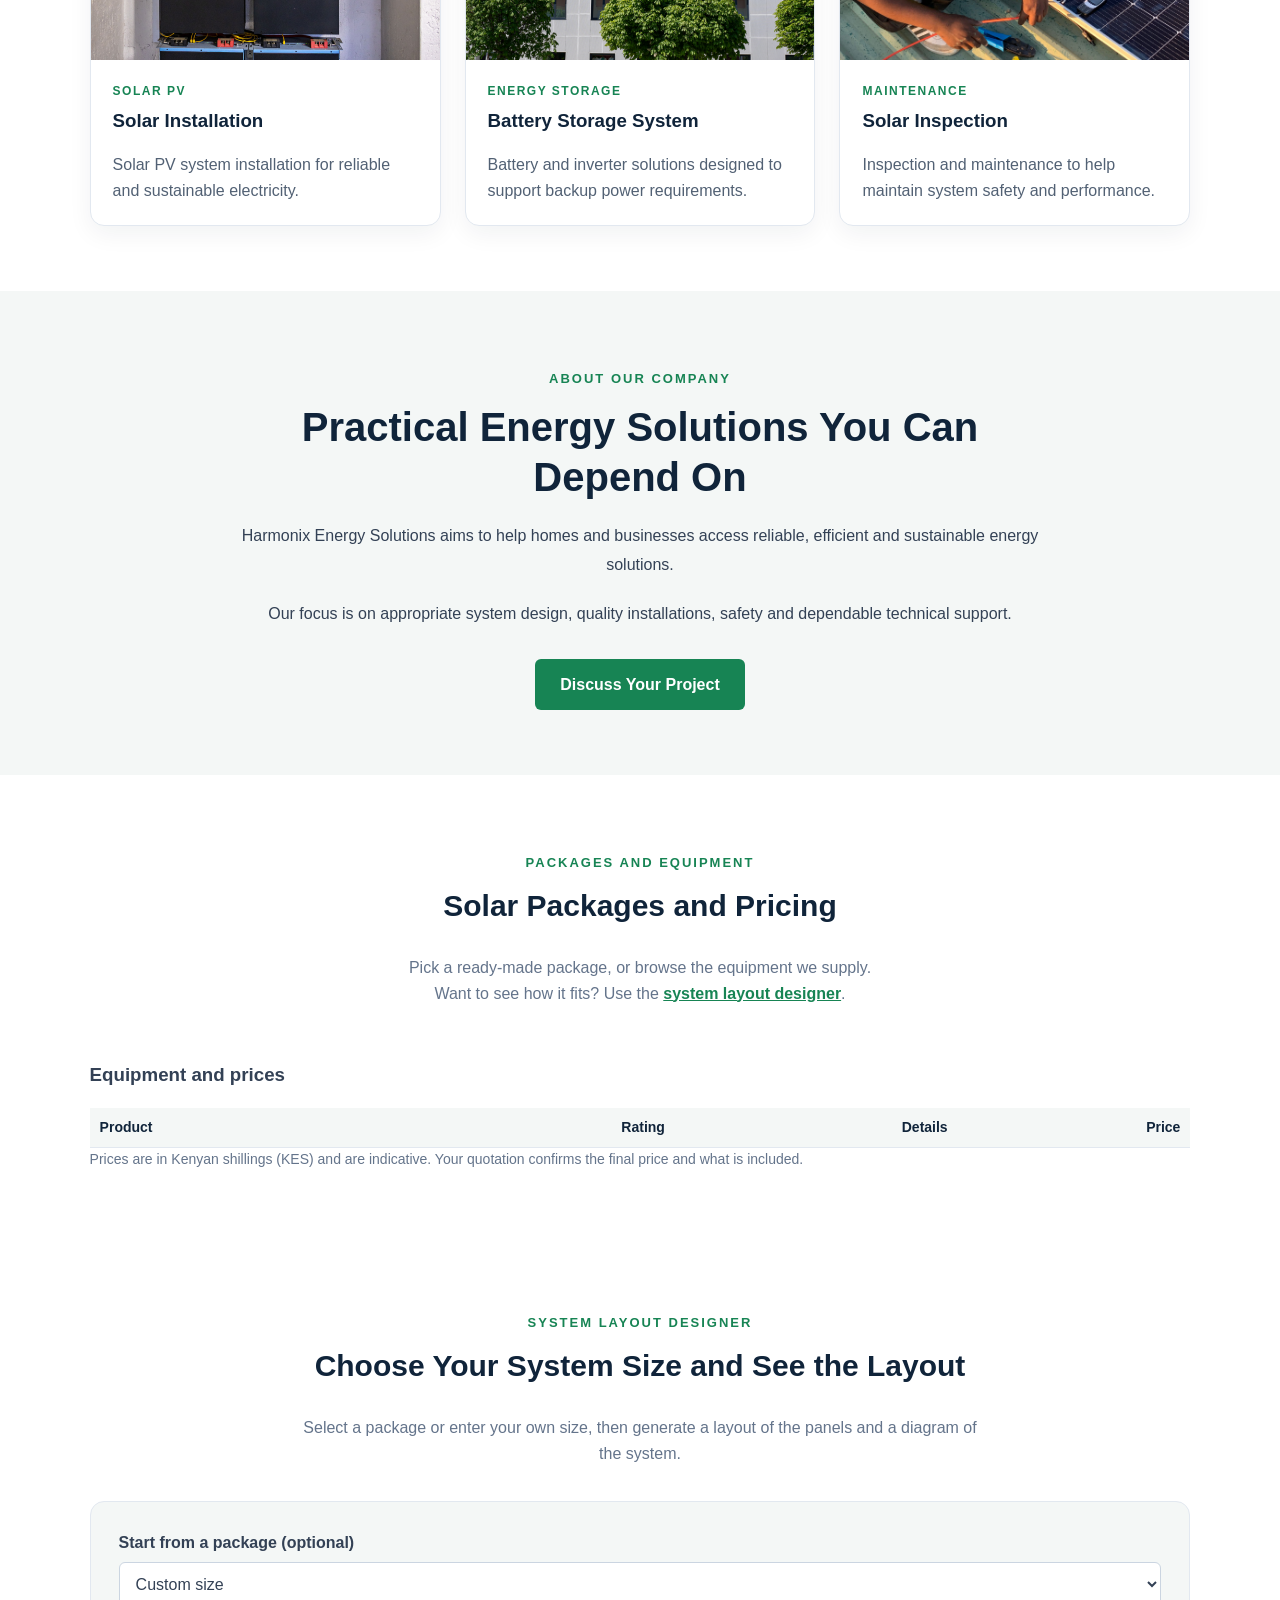
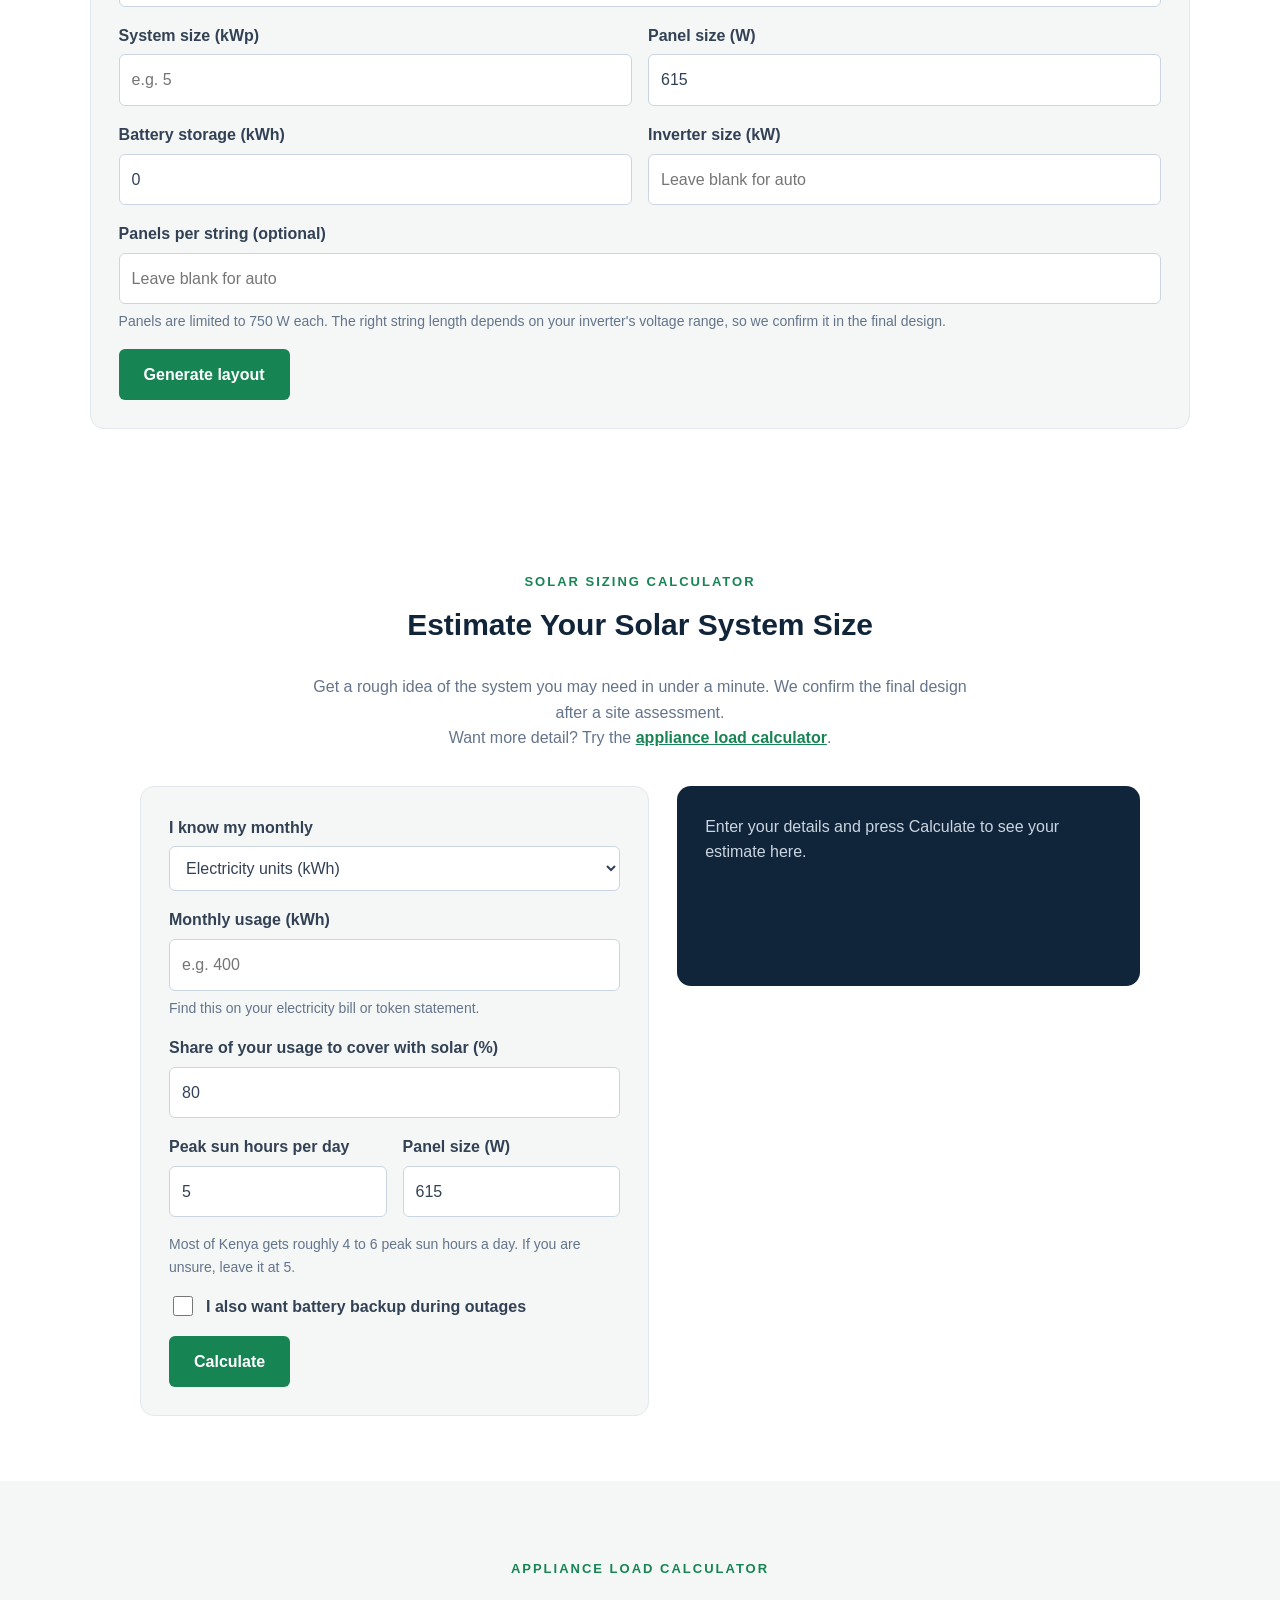
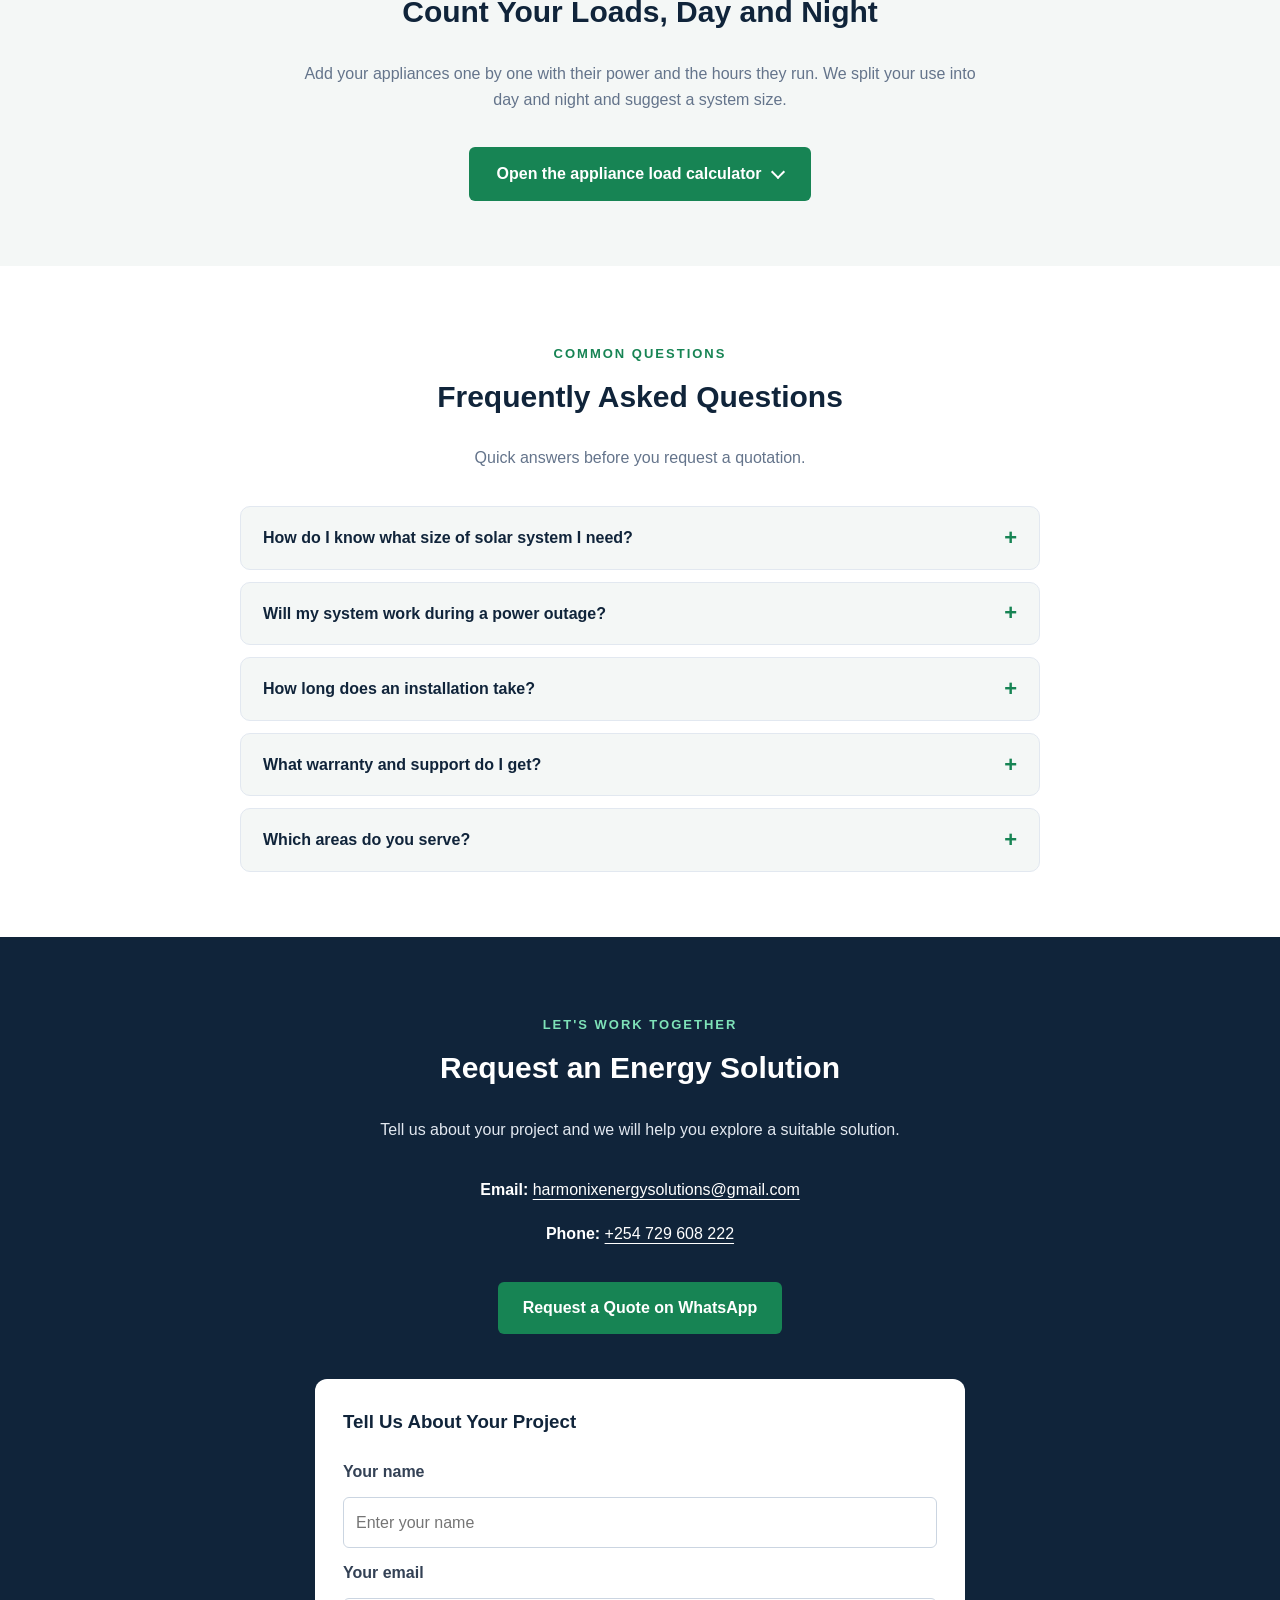
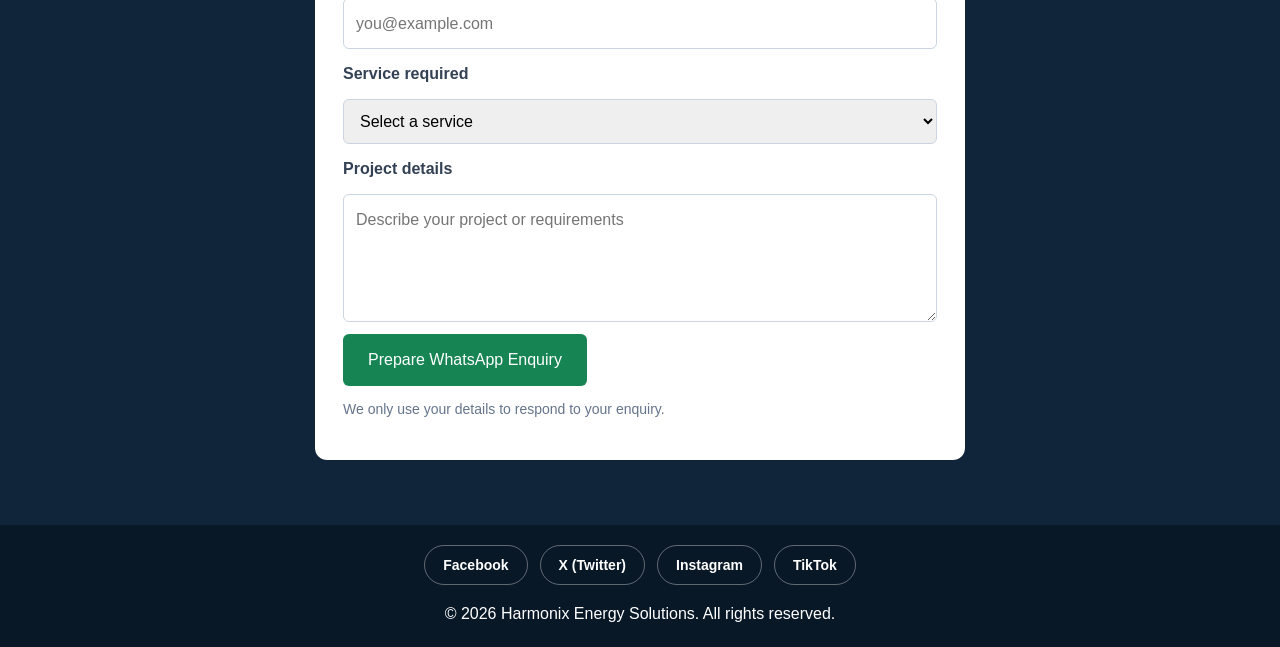
==== commit 4ff4825c: "Update index.html" ====
--- a/index.html
+++ b/index.html
@@ -61,6 +61,7 @@
             <a href="#services">Services</a>
             <a href="#projects">Projects</a>
             <a href="#about">About Us</a>
+            <a href="#packages">Packages</a>
             <a href="#calculator">Calculator</a>
             <a href="#faq">FAQ</a>
             <a href="#contact">Contact</a>
@@ -133,7 +134,7 @@
                 <p>Explore our energy installation and maintenance work.</p>
             </div>
 
-            <div class="card-grid project-grid">
+            <div class="card-grid project-grid" id="project-grid">
 
                 <article class="project-card">
                     <img
@@ -213,6 +214,197 @@
                 <a href="#contact" class="button">Discuss Your Project</a>
             </div>
         </section>
+
+        <!-- Packages and equipment (filled from data.js) -->
+        <section id="packages">
+            <div class="section-heading">
+                <p class="eyebrow">PACKAGES AND EQUIPMENT</p>
+                <h2>Solar Packages and Pricing</h2>
+                <p>
+                    Pick a ready-made package, or browse the equipment we supply.
+                    <br>
+                    Want to see how it fits? Use the
+                    <a href="#designer">system layout designer</a>.
+                </p>
+            </div>
+
+            <div class="card-grid package-grid" id="package-grid"></div>
+
+            <p class="calc-hint package-empty" id="package-empty" hidden>
+                Our packages are being added. Please
+                <a href="#contact">contact us</a> for a quotation.
+            </p>
+
+            <div class="catalog" id="catalog">
+                <h3>Equipment and prices</h3>
+
+                <div class="catalog-tabs" id="catalog-tabs"
+                     role="group" aria-label="Equipment categories"></div>
+
+                <div class="table-wrap">
+                    <table class="load-table catalog-table">
+                        <thead>
+                            <tr>
+                                <th scope="col">Product</th>
+                                <th scope="col">Rating</th>
+                                <th scope="col">Details</th>
+                                <th scope="col">Price</th>
+                            </tr>
+                        </thead>
+                        <tbody id="catalog-body"></tbody>
+                    </table>
+                </div>
+
+                <p class="calc-hint" id="catalog-empty" hidden>
+                    Nothing listed in this category yet.
+                </p>
+
+                <p class="calc-hint catalog-note">
+                    Prices are in Kenyan shillings (KES) and are indicative.
+                    Your quotation confirms the final price and what is included.
+                </p>
+            </div>
+        </section>
+
+        <!-- System layout designer -->
+        <section id="designer">
+            <div class="section-heading">
+                <p class="eyebrow">SYSTEM LAYOUT DESIGNER</p>
+                <h2>Choose Your System Size and See the Layout</h2>
+                <p>
+                    Select a package or enter your own size, then generate a
+                    layout of the panels and a diagram of the system.
+                </p>
+            </div>
+
+            <form id="designer-form" class="calc-form">
+
+                <div class="calc-field">
+                    <label for="d-package">Start from a package (optional)</label>
+                    <select id="d-package">
+                        <option value="">Custom size</option>
+                    </select>
+                </div>
+
+                <div class="calc-row">
+                    <div class="calc-field">
+                        <label for="d-kwp">System size (kWp)</label>
+                        <input
+                            type="number"
+                            id="d-kwp"
+                            inputmode="decimal"
+                            min="0.5"
+                            max="500"
+                            step="any"
+                            placeholder="e.g. 5"
+                            required
+                        >
+                    </div>
+
+                    <div class="calc-field">
+                        <label for="d-panel">Panel size (W)</label>
+                        <input
+                            type="number"
+                            id="d-panel"
+                            list="panel-sizes"
+                            inputmode="numeric"
+                            min="100"
+                            max="750"
+                            step="1"
+                            value="615"
+                            required
+                        >
+                    </div>
+                </div>
+
+                <div class="calc-row">
+                    <div class="calc-field">
+                        <label for="d-battery">Battery storage (kWh)</label>
+                        <input
+                            type="number"
+                            id="d-battery"
+                            inputmode="decimal"
+                            min="0"
+                            max="1000"
+                            step="any"
+                            value="0"
+                        >
+                    </div>
+
+                    <div class="calc-field">
+                        <label for="d-inverter">Inverter size (kW)</label>
+                        <input
+                            type="number"
+                            id="d-inverter"
+                            inputmode="decimal"
+                            min="0.5"
+                            max="1000"
+                            step="any"
+                            placeholder="Leave blank for auto"
+                        >
+                    </div>
+                </div>
+
+                <div class="calc-field">
+                    <label for="d-string">Panels per string (optional)</label>
+                    <input
+                        type="number"
+                        id="d-string"
+                        inputmode="numeric"
+                        min="1"
+                        max="30"
+                        step="1"
+                        placeholder="Leave blank for auto"
+                    >
+                    <p class="calc-hint">
+                        Panels are limited to 750 W each. The right string length
+                        depends on your inverter's voltage range, so we confirm it
+                        in the final design.
+                    </p>
+                </div>
+
+                <button type="submit" class="button">Generate layout</button>
+
+                <p id="d-error" class="calc-error" role="alert"></p>
+            </form>
+
+            <div class="designer-result" id="d-result" hidden>
+                <h3>Your system layout</h3>
+
+                <dl class="designer-summary" id="d-summary"></dl>
+
+                <p class="designer-price" id="d-price"></p>
+
+                <div class="layout-scroll" id="d-svg-wrap"></div>
+
+                <p class="calc-hint">
+                    This layout is indicative. The final arrangement depends on
+                    your roof, shading and equipment, so we confirm it with a
+                    site assessment.
+                </p>
+
+                <div class="designer-actions">
+                    <a class="button" id="d-whatsapp" href="#contact"
+                       target="_blank" rel="noopener noreferrer">
+                        Request a quote on WhatsApp
+                    </a>
+                    <button type="button" class="button button-outline" id="d-download">
+                        Download layout (SVG)
+                    </button>
+                </div>
+            </div>
+        </section>
+
+        <datalist id="panel-sizes">
+            <option value="450"></option>
+            <option value="550"></option>
+            <option value="615"></option>
+            <option value="640"></option>
+            <option value="670"></option>
+            <option value="700"></option>
+            <option value="725"></option>
+            <option value="750"></option>
+        </datalist>
 
         <!-- Solar sizing calculator -->
         <section id="calculator">
@@ -312,12 +504,19 @@
                         </div>
 
                         <div class="calc-field">
-                            <label for="calc-panel">Panel size</label>
-                            <select id="calc-panel" name="calc-panel">
-                                <option value="450">450 W</option>
-                                <option value="550" selected>550 W</option>
-                                <option value="600">600 W</option>
-                            </select>
+                            <label for="calc-panel">Panel size (W)</label>
+                            <input
+                                type="number"
+                                id="calc-panel"
+                                name="calc-panel"
+                                list="panel-sizes"
+                                inputmode="numeric"
+                                min="100"
+                                max="750"
+                                step="1"
+                                value="615"
+                                required
+                            >
                         </div>
                     </div>
 
@@ -600,12 +799,17 @@
                             </div>
 
                             <div class="calc-field">
-                                <label for="load-panel">Panel size</label>
-                                <select id="load-panel">
-                                    <option value="450">450 W</option>
-                                    <option value="550" selected>550 W</option>
-                                    <option value="600">600 W</option>
-                                </select>
+                                <label for="load-panel">Panel size (W, up to 750)</label>
+                                <input
+                                    type="number"
+                                    id="load-panel"
+                                    list="panel-sizes"
+                                    inputmode="numeric"
+                                    min="100"
+                                    max="750"
+                                    step="1"
+                                    value="615"
+                                >
                             </div>
                         </div>
 
@@ -758,24 +962,30 @@
 
                     <p class="calc-note">
                         This is a rough estimate based on typical conditions
-                        (75% overall system efficiency, usable battery capacity
-                        of 90% for lithium or 50% for lead-acid, and inverters
-                        sized 25% above your largest load). Motors in fridges, pumps and similar
+                        (75% overall system efficiency, battery storage sized at
+                        60% of your total daily energy use, usable battery
+                        capacity of 90% for lithium or 50% for lead-acid, and
+                        inverters sized 25% above your largest load). Motors in fridges, pumps and similar
                         appliances draw extra power when they start, so we check
                         this in the final design. Real results depend on your
                         roof, shading and equipment, so we confirm everything
                         with a site assessment.
                     </p>
 
-                    <a
-                        class="button"
-                        id="load-whatsapp"
-                        href="#contact"
-                        target="_blank"
-                        rel="noopener noreferrer"
-                    >
-                        Send my appliance list on WhatsApp
-                    </a>
+                    <div class="result-actions">
+                        <a
+                            class="button"
+                            id="load-whatsapp"
+                            href="#contact"
+                            target="_blank"
+                            rel="noopener noreferrer"
+                        >
+                            Send my appliance list on WhatsApp
+                        </a>
+                        <button type="button" class="button button-outline" id="load-design">
+                            Generate my system layout
+                        </button>
+                    </div>
                 </div>
 
             </div>
@@ -964,6 +1174,8 @@
         aria-label="Chat with us on WhatsApp"
     >💬</a>
 
+    <script src="data.js"></script>
     <script src="script.js"></script>
+    <script src="catalog.js"></script>
 </body>
 </html>
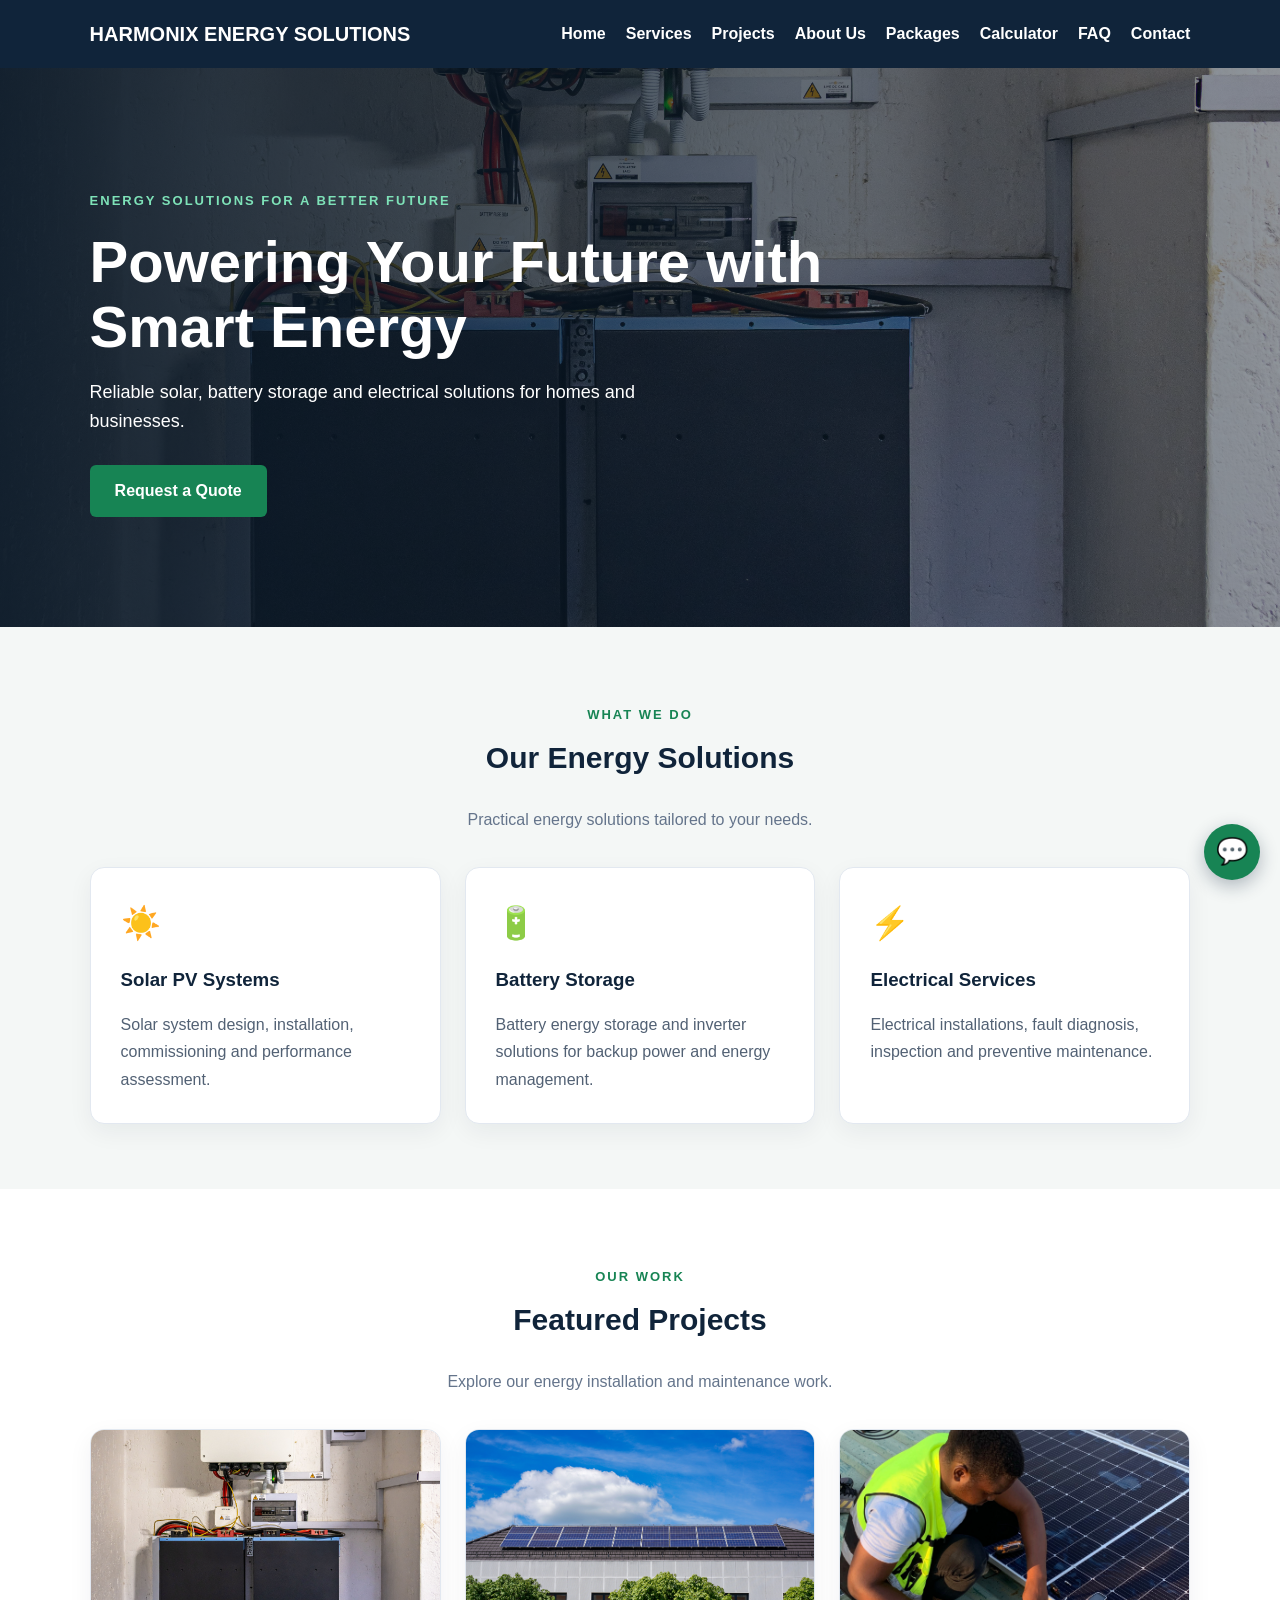
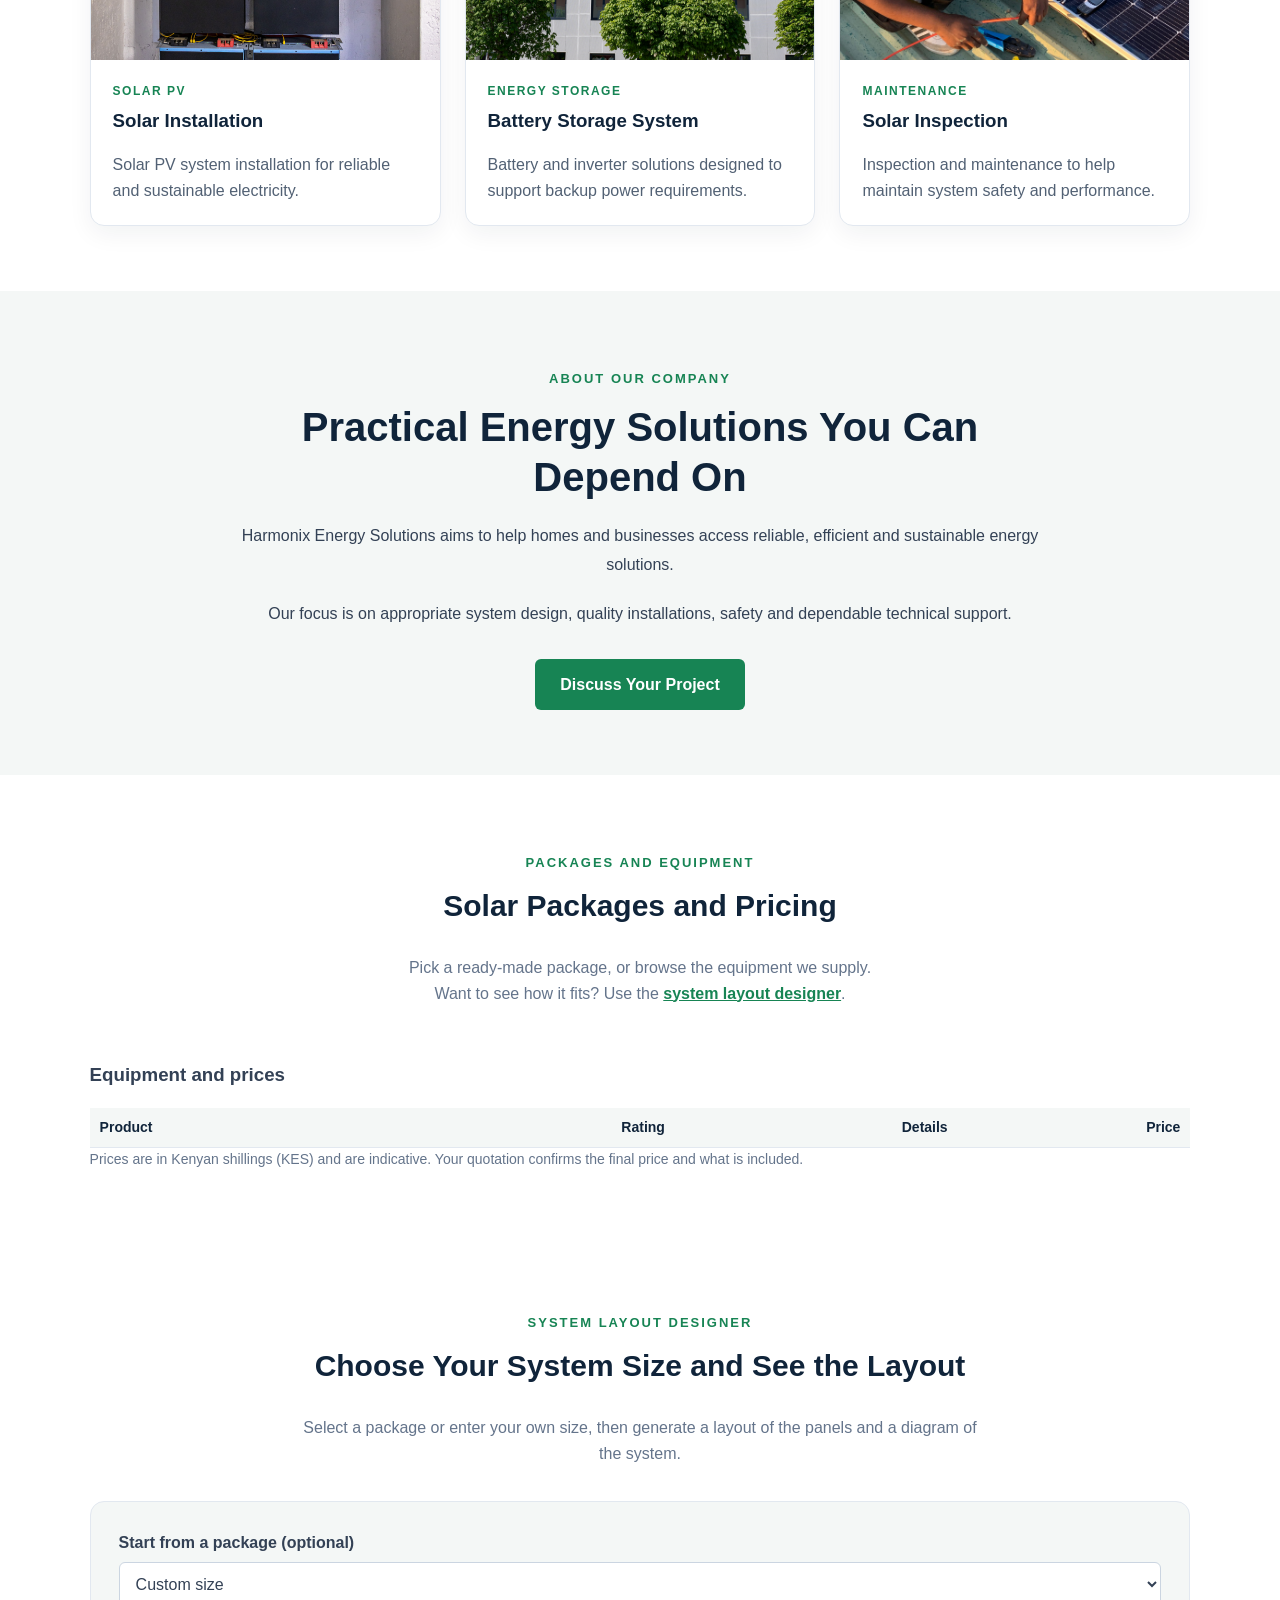
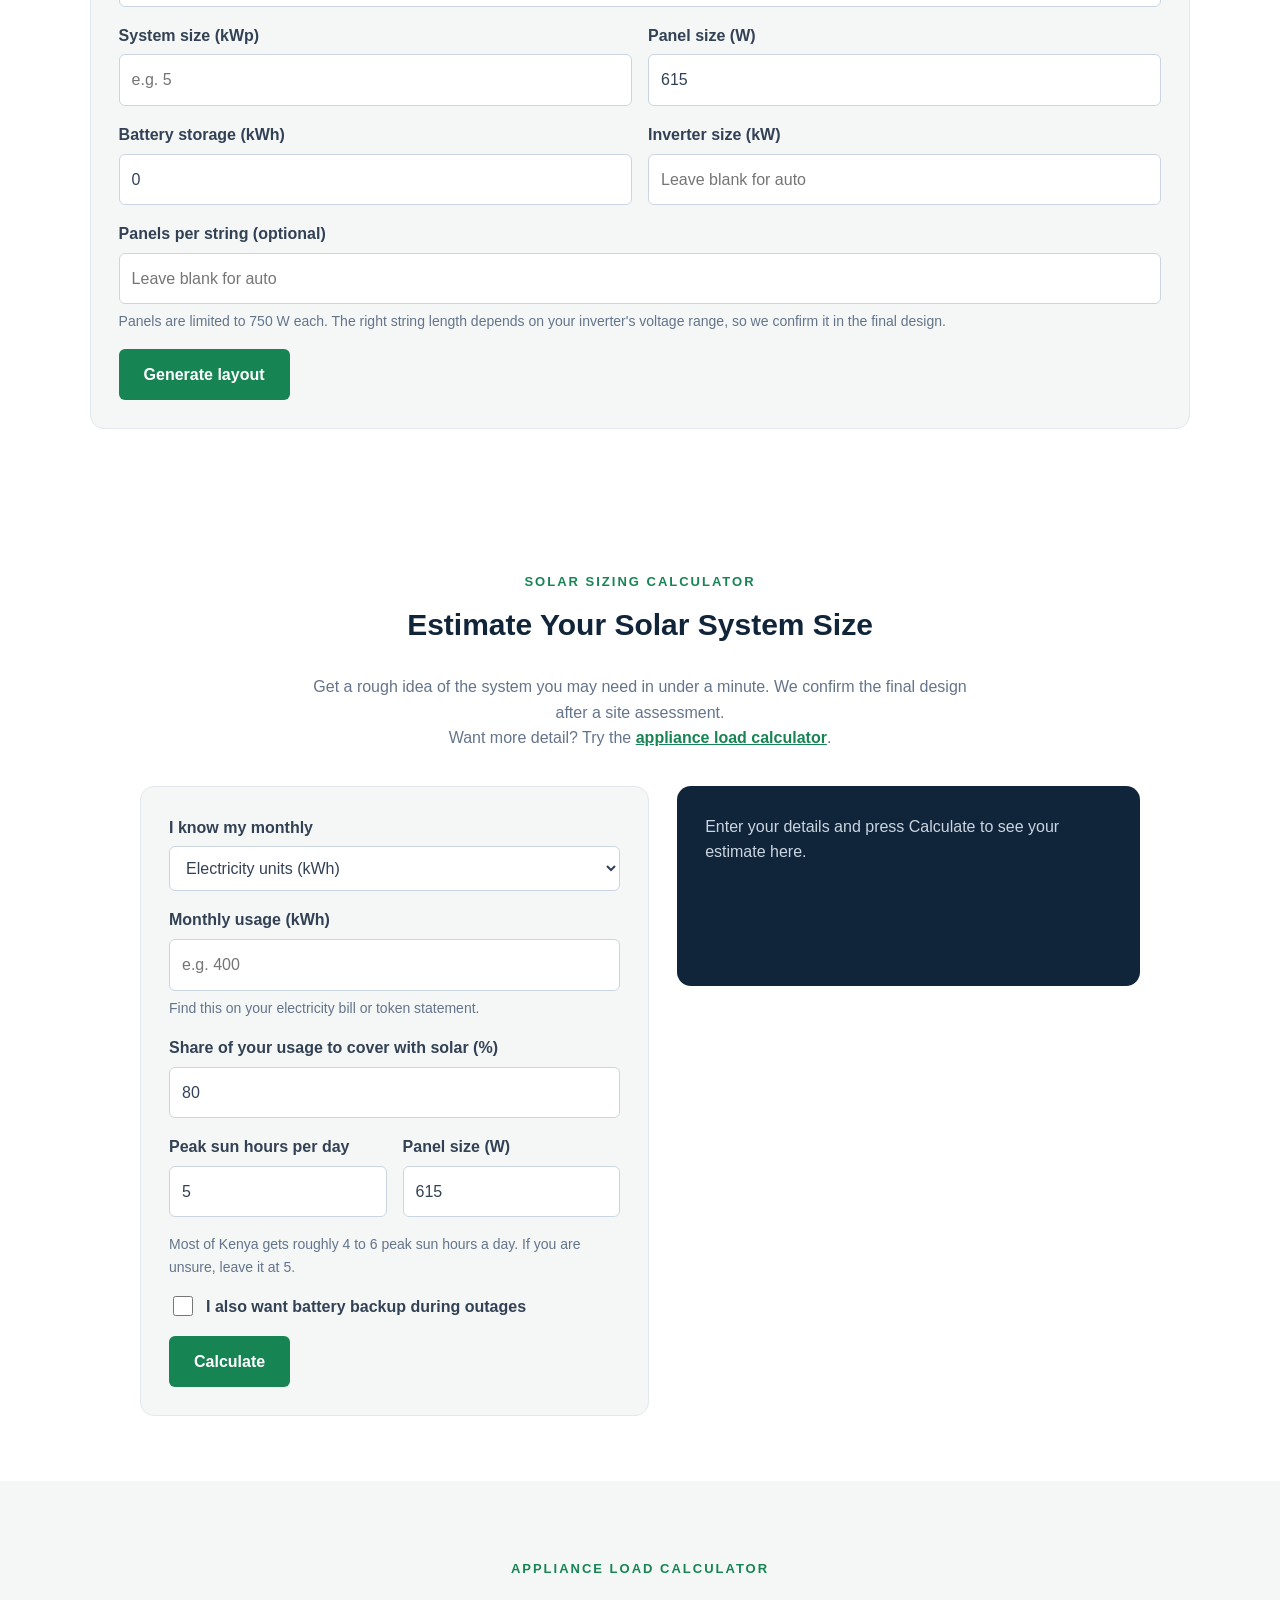
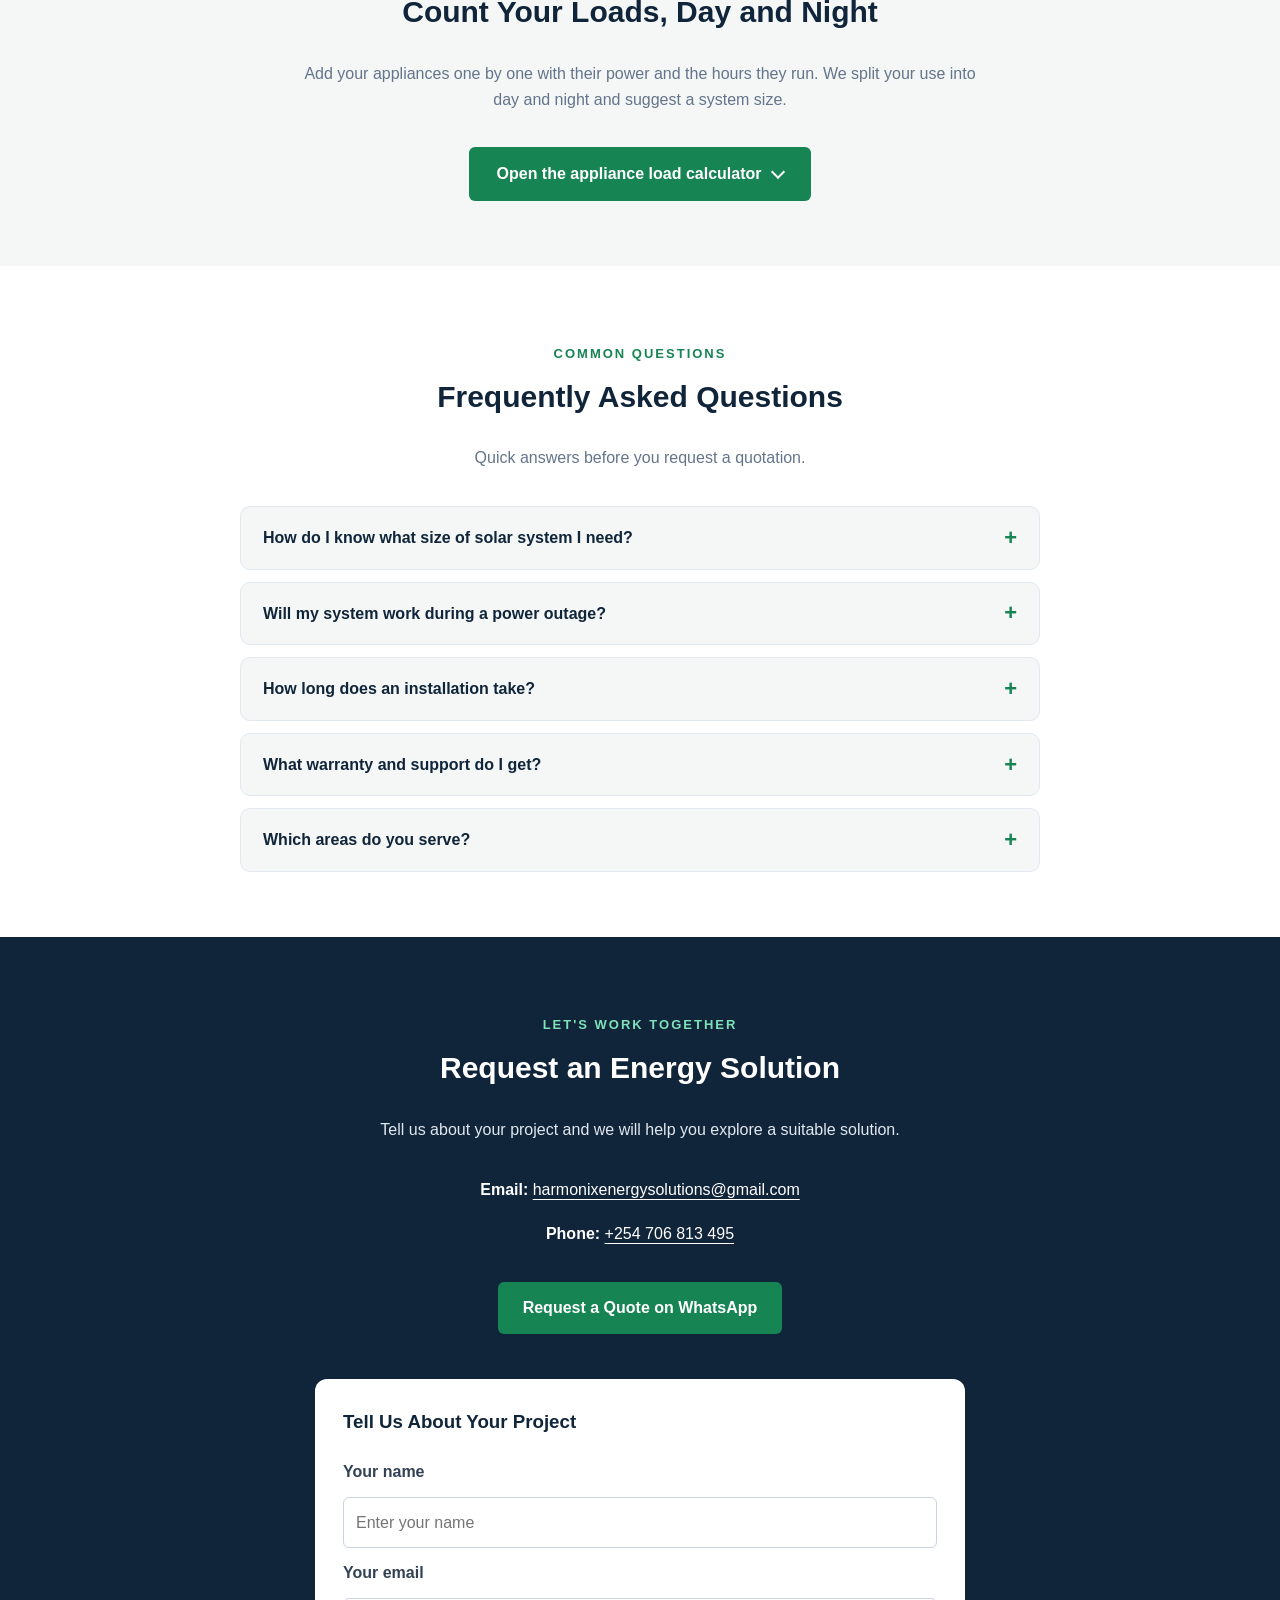
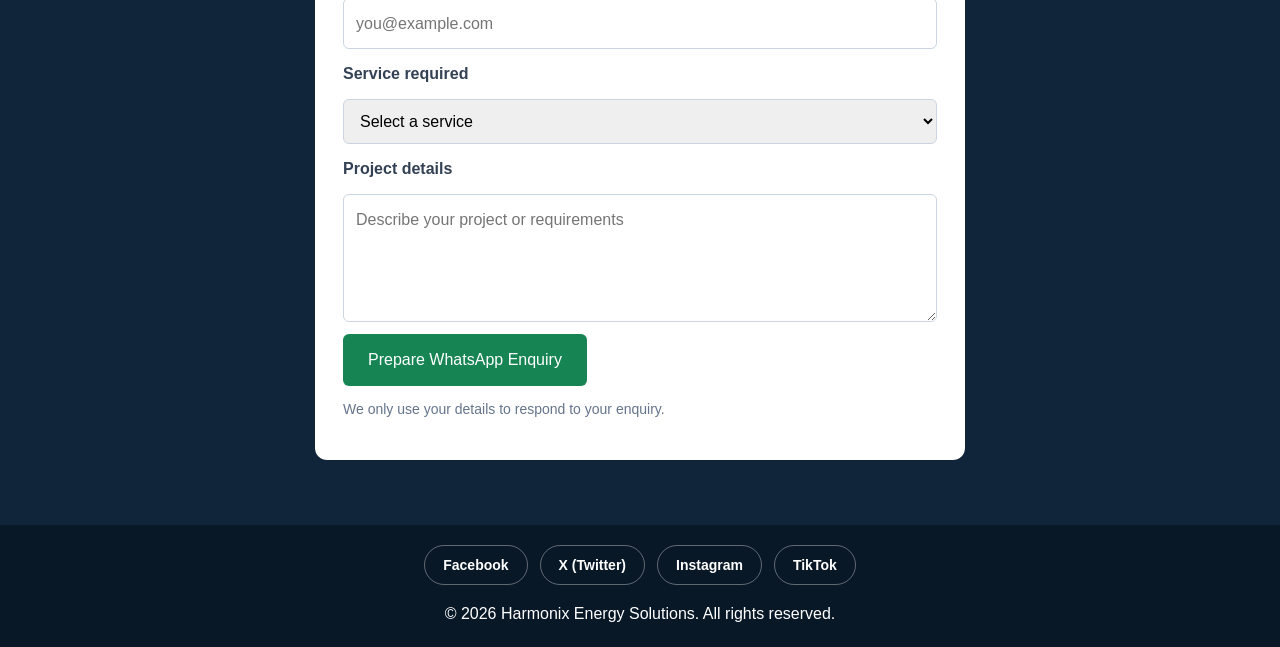
==== commit 08ac9506: "Update print statement from 'Hello' to 'Goodbye'" ====
--- a/index.html
+++ b/index.html
@@ -30,7 +30,7 @@
         "name": "Harmonix Energy Solutions",
         "description": "Solar PV, battery storage and electrical services for homes and businesses.",
         "email": "harmonixenergysolutions@gmail.com",
-        "telephone": "+254729608222",
+        "telephone": "+254706813495",
         "areaServed": "Kenya"
     }
     </script>
@@ -1076,12 +1076,12 @@
 
                 <p>
                     <strong>Phone:</strong>
-                    <a href="tel:+254729608222">+254 729 608 222</a>
+                    <a href="tel:+254706813495">+254 706 813 495</a>
                 </p>
 
                 <a
                     class="button whatsapp-button"
-                    href="https://wa.me/254729608222?text=Hello%20Harmonix%20Energy%20Solutions%2C%20I%20would%20like%20a%20quotation."
+                    href="https://wa.me/254706813495?text=Hello%20Harmonix%20Energy%20Solutions%2C%20I%20would%20like%20a%20quotation."
                     target="_blank"
                     rel="noopener noreferrer"
                 >
@@ -1168,7 +1168,7 @@
     <!-- Floating WhatsApp button -->
     <a
         class="whatsapp-float"
-        href="https://wa.me/254729608222?text=Hello%20Harmonix%20Energy%20Solutions%2C%20I%20would%20like%20a%20quotation."
+        href="https://wa.me/254706813495?text=Hello%20Harmonix%20Energy%20Solutions%2C%20I%20would%20like%20a%20quotation."
         target="_blank"
         rel="noopener noreferrer"
         aria-label="Chat with us on WhatsApp"
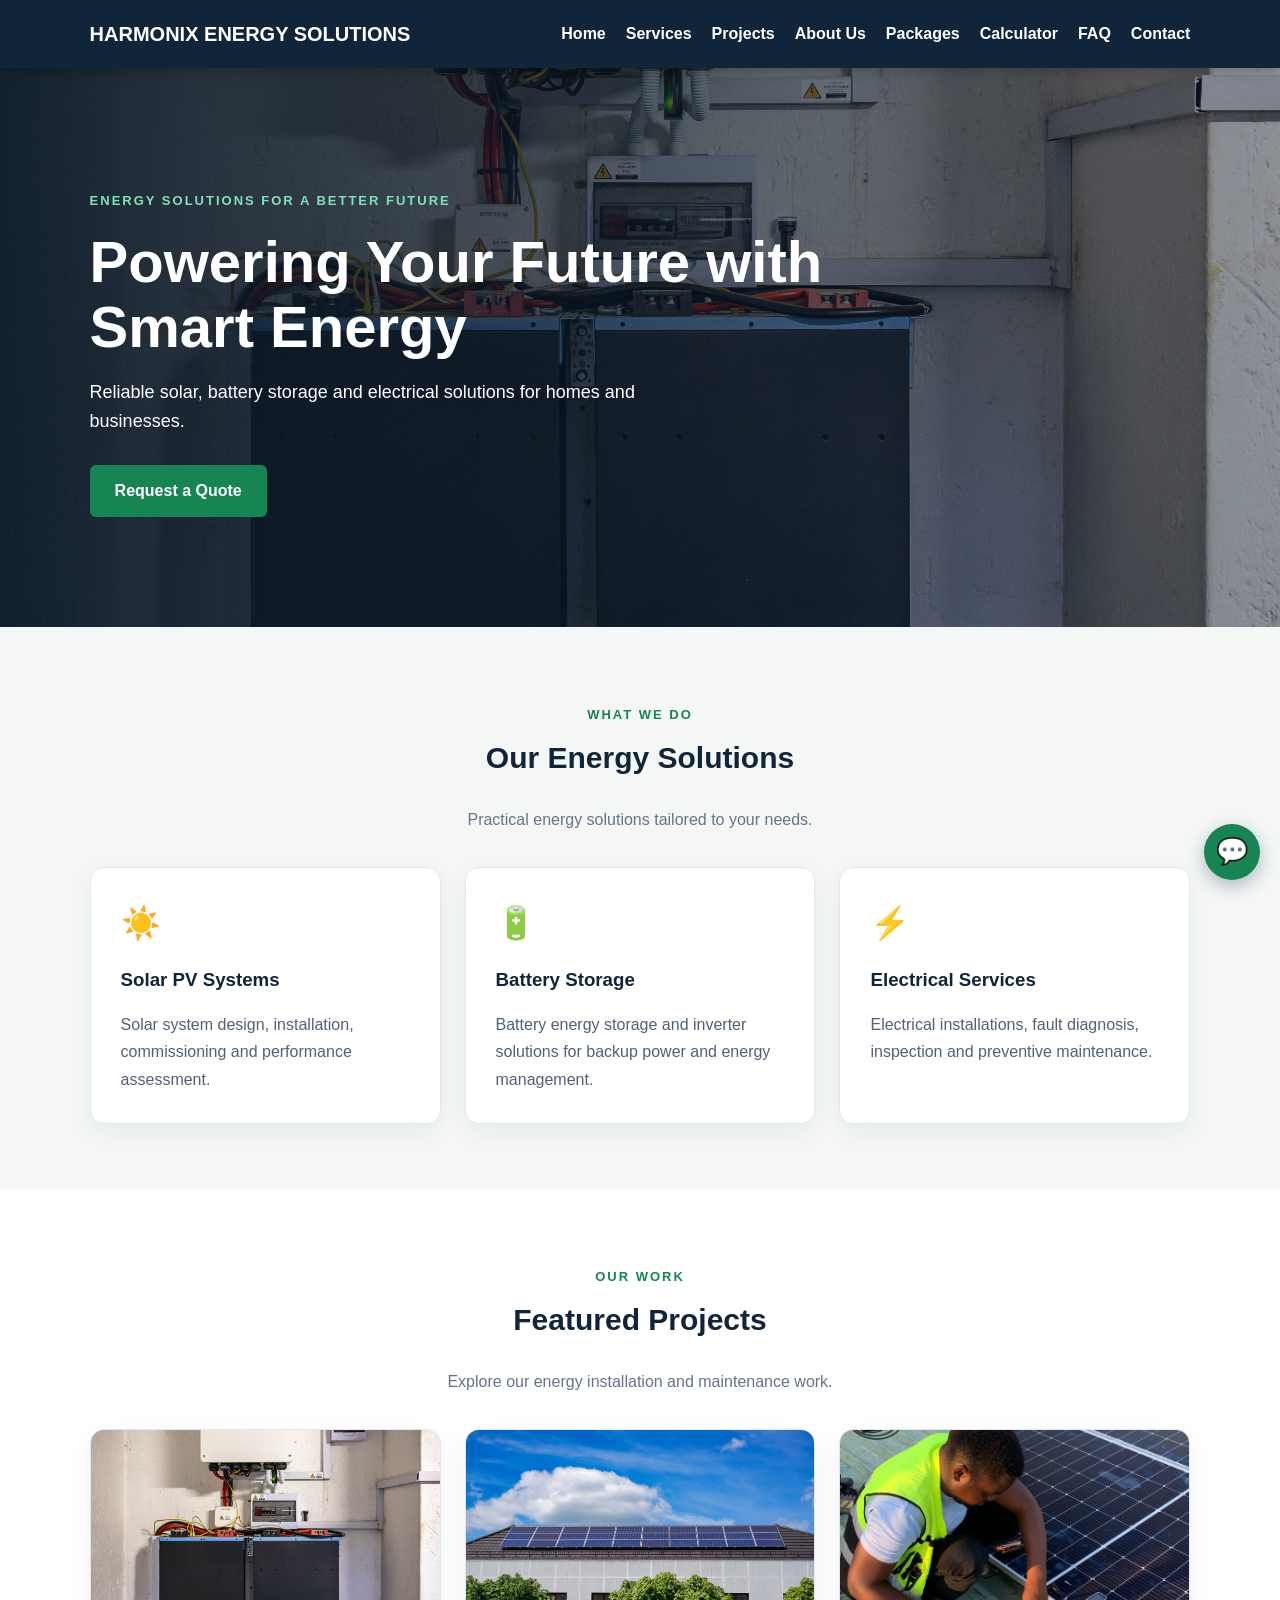
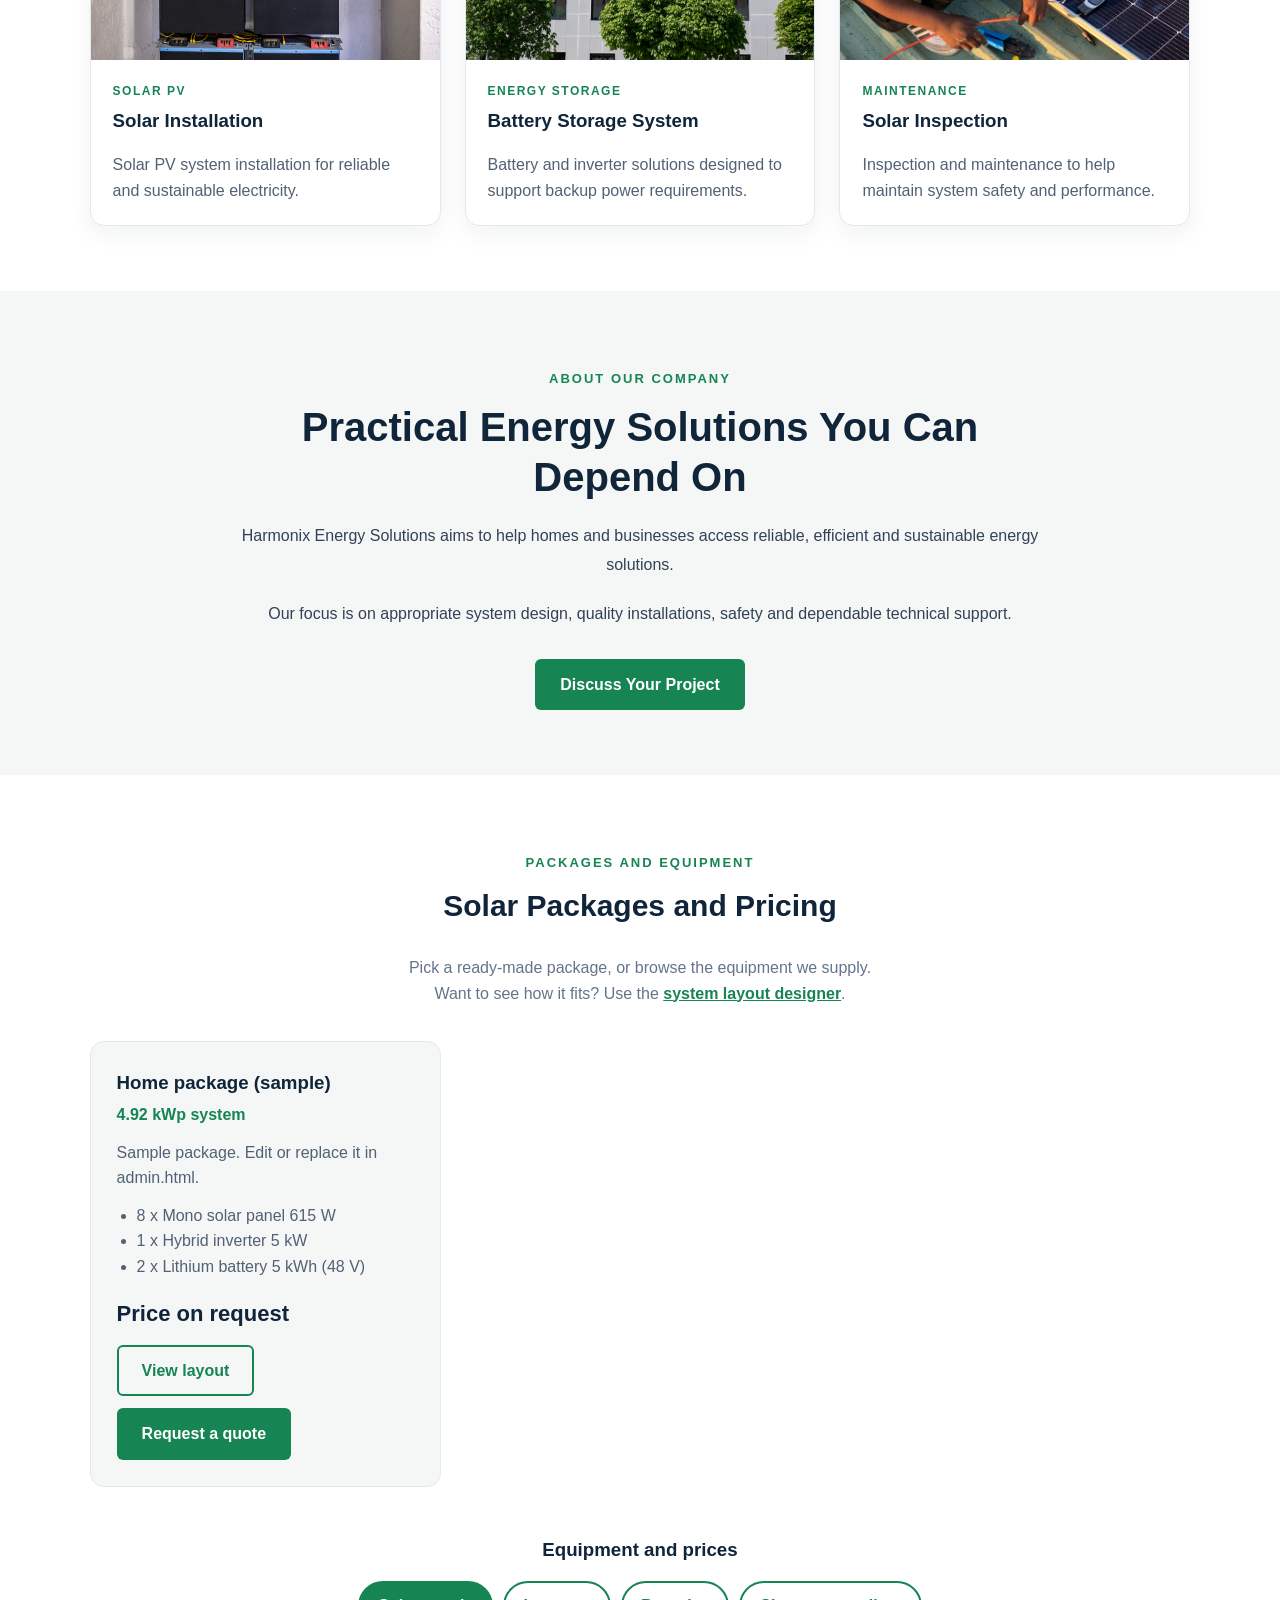
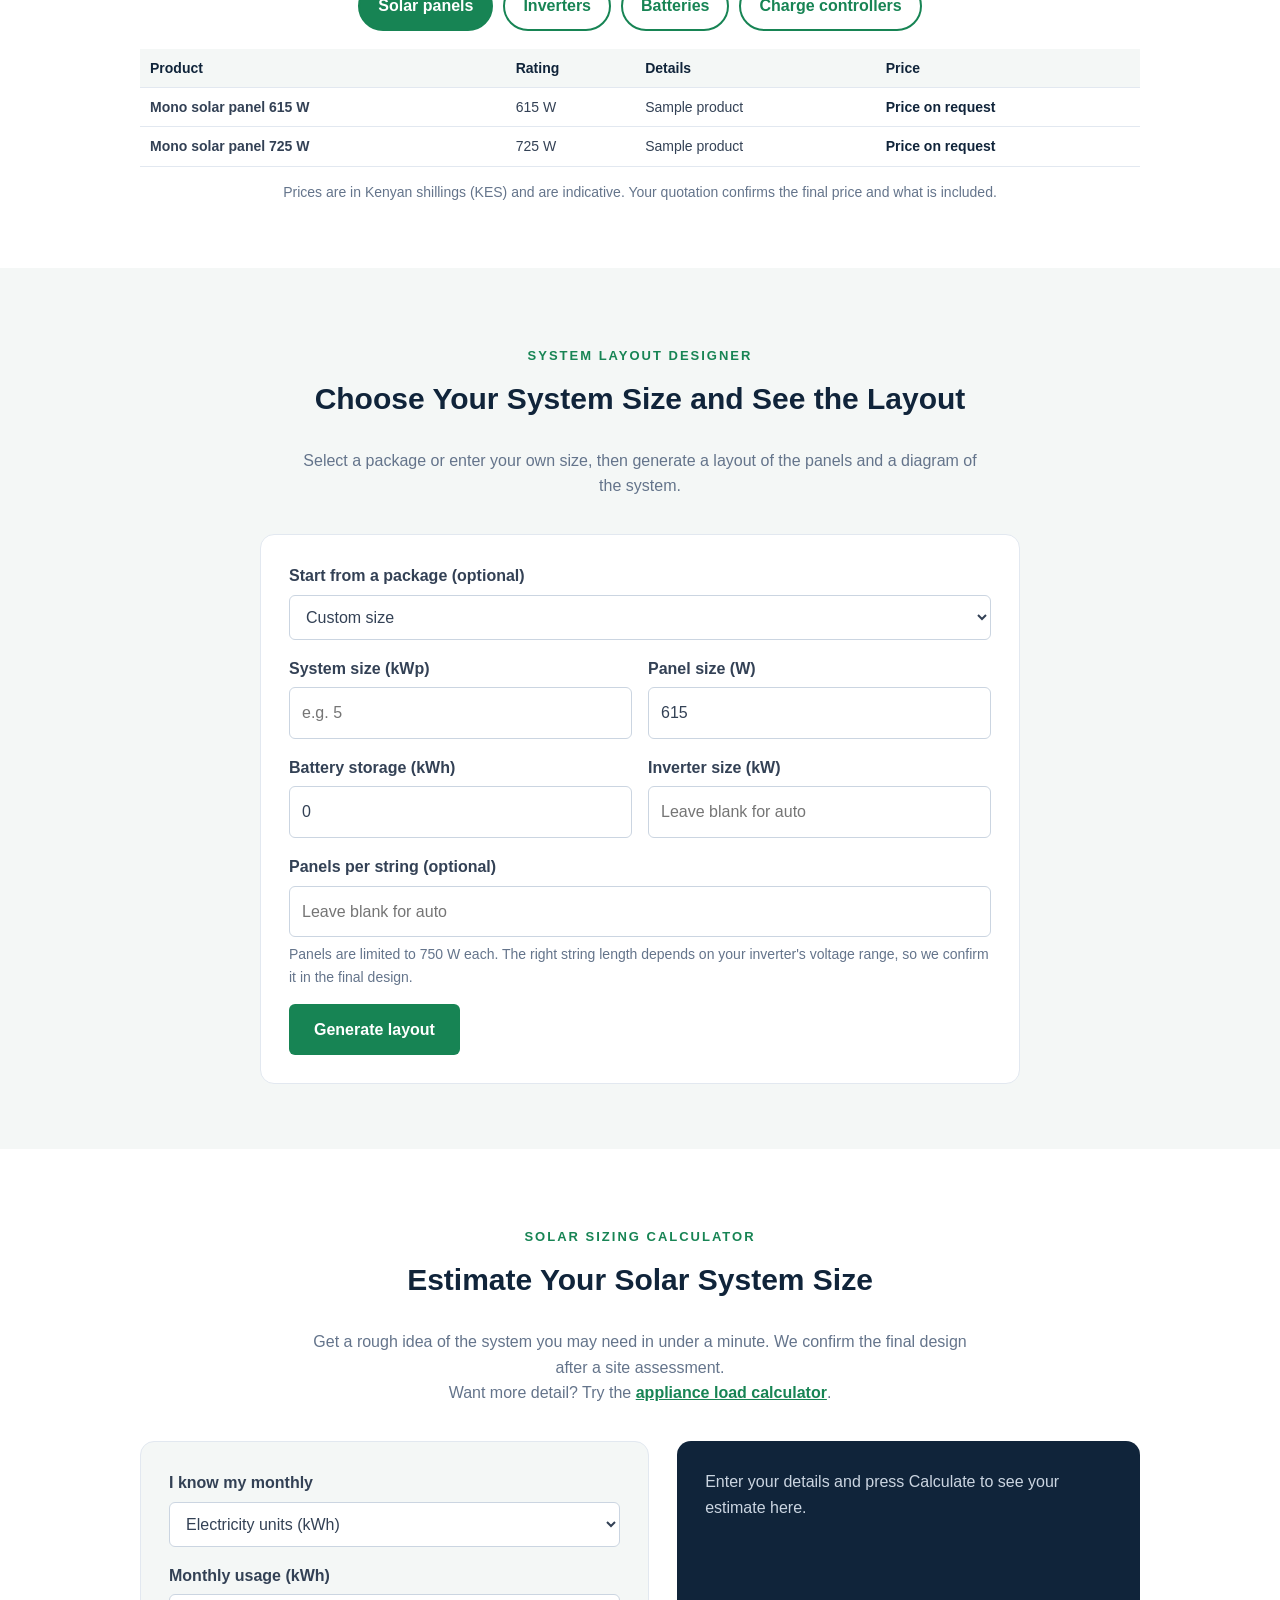
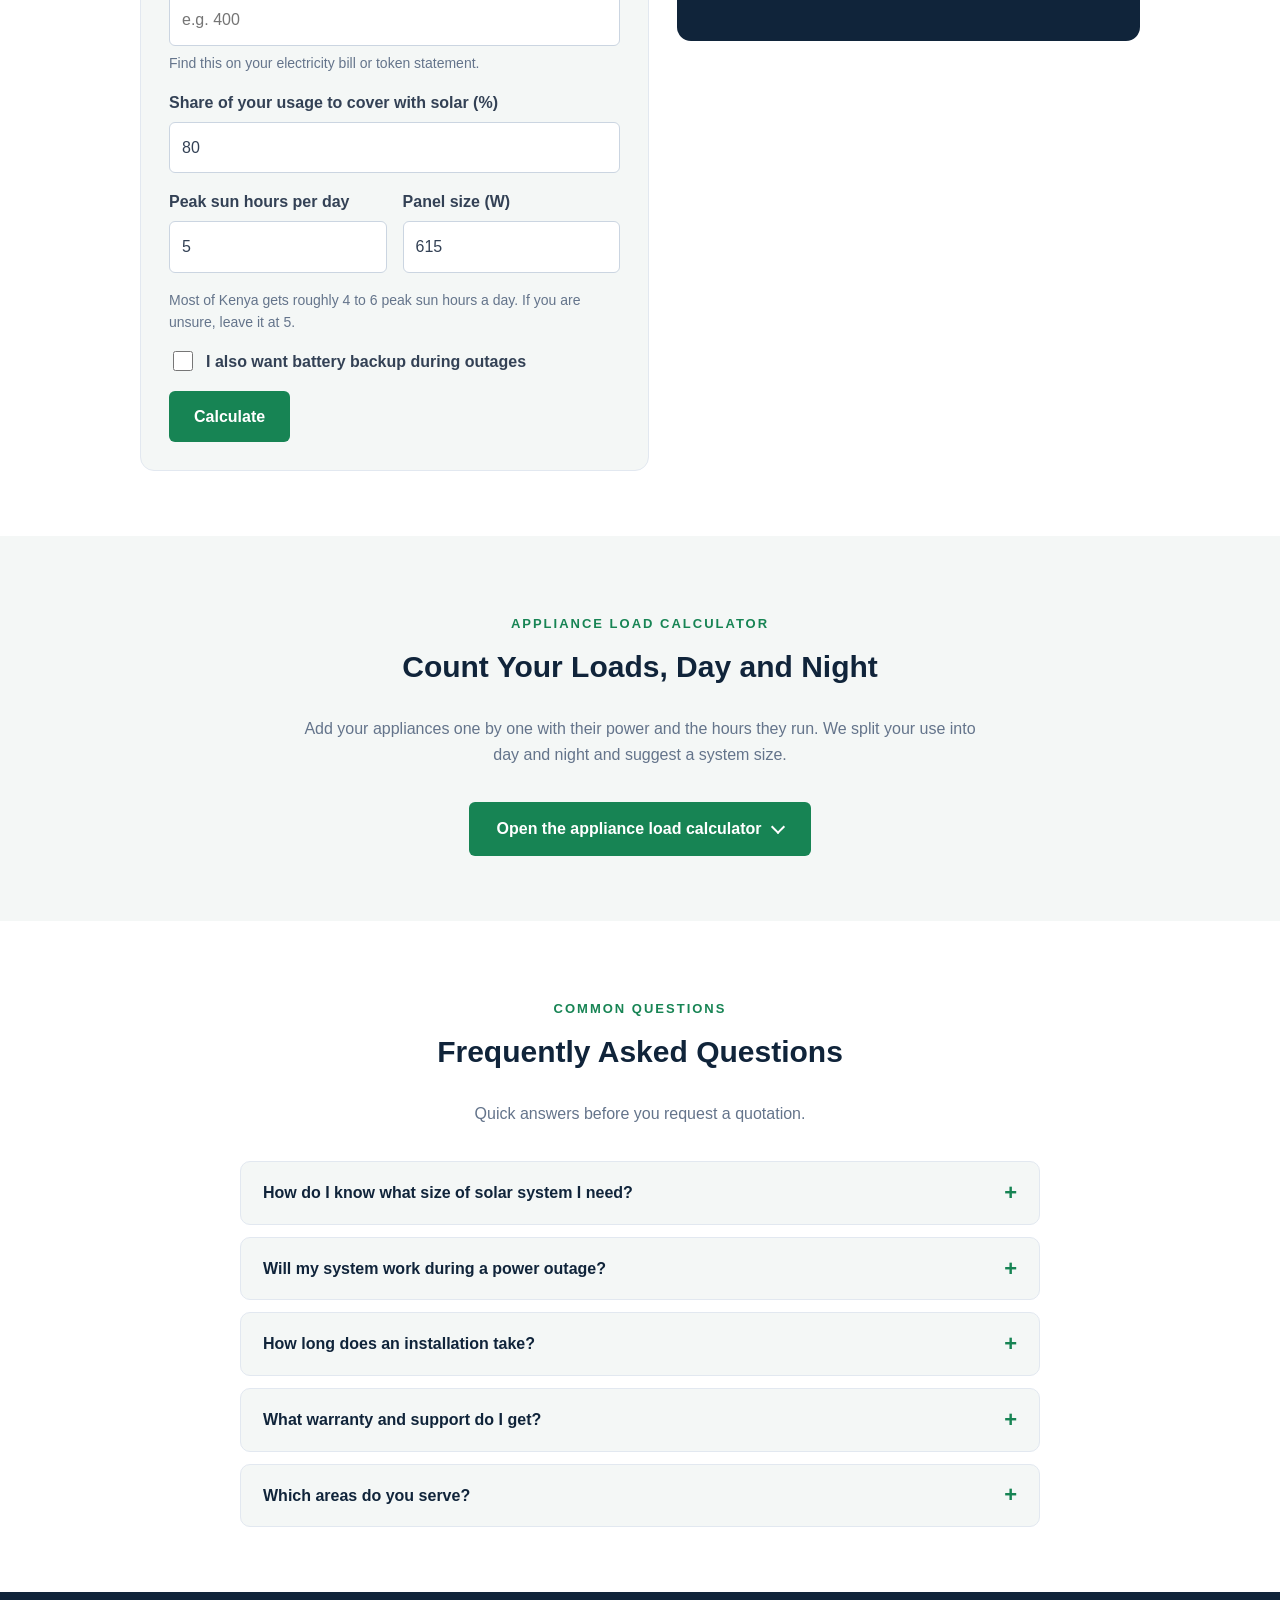
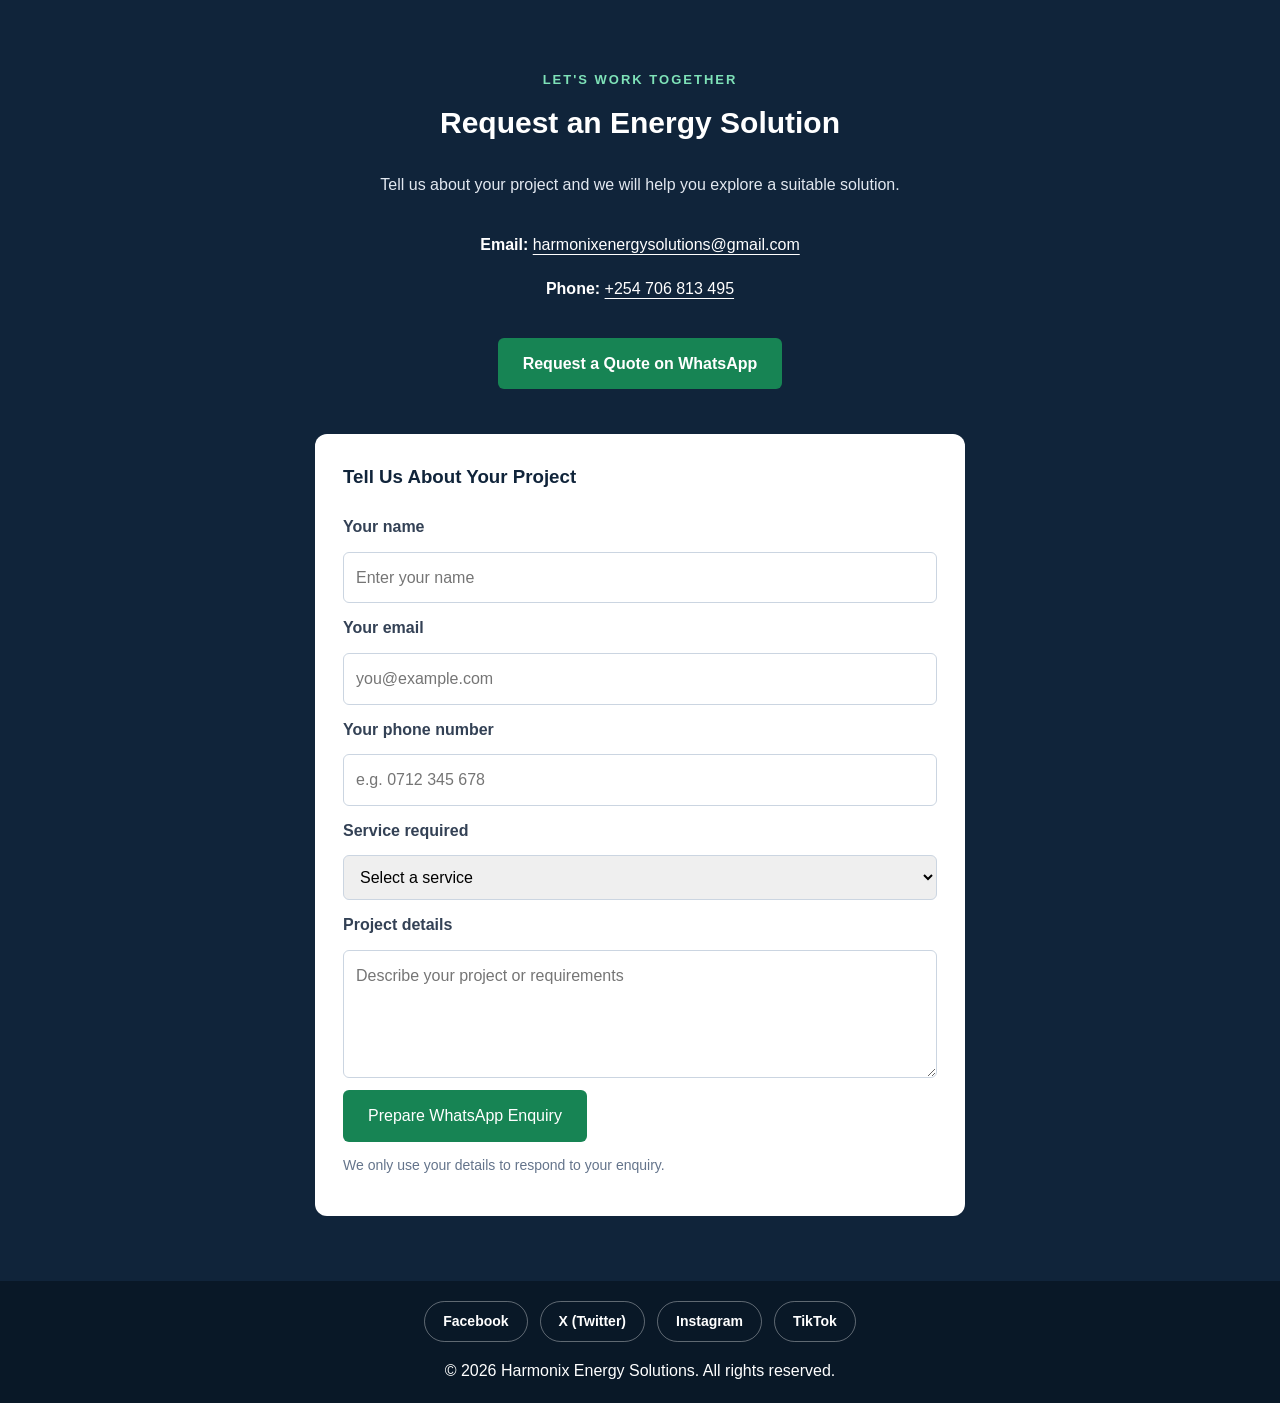
==== commit 1b07df3f: "Update index.html" ====
--- a/index.html
+++ b/index.html
@@ -383,7 +383,23 @@
                     site assessment.
                 </p>
 
-                <div class="designer-actions">
+                <div class="contact-fields">
+                        <p class="contact-title">Your details, so we can reach you</p>
+                        <div class="calc-row">
+                            <div class="calc-field">
+                                <label for="d-name">Your name</label>
+                                <input type="text" id="d-name" autocomplete="name" maxlength="60">
+                            </div>
+                            <div class="calc-field">
+                                <label for="d-phone">Your phone number</label>
+                                <input type="tel" id="d-phone" autocomplete="tel" inputmode="tel"
+                                       maxlength="20" placeholder="e.g. 0712 345 678">
+                            </div>
+                        </div>
+                        <p class="calc-error" id="d-contact-error" role="alert"></p>
+                    </div>
+
+                        <div class="designer-actions">
                     <a class="button" id="d-whatsapp" href="#contact"
                        target="_blank" rel="noopener noreferrer">
                         Request a quote on WhatsApp
@@ -620,6 +636,22 @@
                                 <dd id="res-battery"></dd>
                             </div>
                         </dl>
+
+                        <div class="contact-fields">
+                        <p class="contact-title">Your details, so we can reach you</p>
+                        <div class="calc-row">
+                            <div class="calc-field">
+                                <label for="calc-name">Your name</label>
+                                <input type="text" id="calc-name" autocomplete="name" maxlength="60">
+                            </div>
+                            <div class="calc-field">
+                                <label for="calc-phone">Your phone number</label>
+                                <input type="tel" id="calc-phone" autocomplete="tel" inputmode="tel"
+                                       maxlength="20" placeholder="e.g. 0712 345 678">
+                            </div>
+                        </div>
+                        <p class="calc-error" id="calc-contact-error" role="alert"></p>
+                    </div>
 
                         <p class="calc-note">
                             This is a rough estimate based on typical conditions
@@ -960,7 +992,23 @@
 
                     </div>
 
-                    <p class="calc-note">
+                    <div class="contact-fields">
+                        <p class="contact-title">Your details, so we can reach you</p>
+                        <div class="calc-row">
+                            <div class="calc-field">
+                                <label for="load-name-contact">Your name</label>
+                                <input type="text" id="load-name-contact" autocomplete="name" maxlength="60">
+                            </div>
+                            <div class="calc-field">
+                                <label for="load-phone">Your phone number</label>
+                                <input type="tel" id="load-phone" autocomplete="tel" inputmode="tel"
+                                       maxlength="20" placeholder="e.g. 0712 345 678">
+                            </div>
+                        </div>
+                        <p class="calc-error" id="load-contact-error" role="alert"></p>
+                    </div>
+
+                        <p class="calc-note">
                         This is a rough estimate based on typical conditions
                         (75% overall system efficiency, battery storage sized at
                         60% of your total daily energy use, usable battery
@@ -1112,6 +1160,18 @@
                     required
                 >
 
+                <label for="customer-phone">Your phone number</label>
+                <input
+                    type="tel"
+                    id="customer-phone"
+                    name="customer-phone"
+                    placeholder="e.g. 0712 345 678"
+                    autocomplete="tel"
+                    inputmode="tel"
+                    maxlength="20"
+                    required
+                >
+
                 <label for="service">Service required</label>
                 <select id="service" name="service" required>
                     <option value="">Select a service</option>
--- a/style.css
+++ b/style.css
@@ -48,6 +48,10 @@
    2. Header and navigation
    ========================================================== */
 header {
+    position: sticky;
+    top: 0;
+    z-index: 100;
+    box-shadow: 0 2px 12px rgba(0, 0, 0, 0.25);
     background: var(--navy);
     color: var(--white);
     padding: 18px 7%;
@@ -126,7 +130,7 @@
    ========================================================== */
 section {
     padding: 65px 7%;
-    scroll-margin-top: 20px;
+    scroll-margin-top: 100px;
 }
 
 section h2 {
@@ -727,6 +731,274 @@
 }
 
 /* ==========================================================
+   8c. Projects from data.js, packages, equipment and designer
+   ========================================================== */
+button.button {
+    border: none;
+    font: inherit;
+    font-weight: bold;
+    cursor: pointer;
+}
+
+.button.button-outline {
+    background: transparent;
+    color: var(--green);
+    border: 2px solid var(--green);
+    padding: 11px 23px;
+}
+
+.button.button-outline:hover {
+    background: var(--green);
+    color: var(--white);
+}
+
+/* Outline buttons on the navy results panels */
+.calc-results .button.button-outline {
+    color: var(--white);
+    border-color: var(--mint);
+}
+
+.calc-results .button.button-outline:hover {
+    background: var(--mint);
+    color: var(--navy);
+}
+
+.result-actions,
+.designer-actions,
+.package-actions {
+    display: flex;
+    flex-wrap: wrap;
+    gap: 12px;
+}
+
+/* Projects */
+.project-type {
+    text-transform: uppercase;
+}
+
+.project-placeholder {
+    display: grid;
+    place-items: center;
+    height: 230px;
+    background: linear-gradient(135deg, var(--navy), var(--green));
+    font-size: 48px;
+}
+
+.project-info p.project-meta {
+    margin: 12px 0 0;
+    font-size: 13px;
+    color: #64748b;
+}
+
+.projects-more {
+    margin-top: 24px;
+    text-align: center;
+}
+
+.projects-more:empty {
+    margin-top: 0;
+}
+
+/* Packages */
+#packages {
+    background: var(--white);
+}
+
+.package-card {
+    display: flex;
+    flex-direction: column;
+    padding: 26px;
+    background: var(--light-bg);
+    border: 1px solid var(--border);
+    border-radius: 14px;
+}
+
+.package-card h3 {
+    margin: 0 0 4px;
+    color: var(--navy);
+}
+
+.package-size {
+    margin: 0 0 12px;
+    color: var(--green);
+    font-weight: bold;
+}
+
+.package-desc {
+    margin: 0 0 12px;
+    color: var(--text-soft);
+}
+
+.package-includes {
+    flex: 1;
+    margin: 0 0 16px;
+    padding-left: 20px;
+    color: var(--text-soft);
+}
+
+.package-price {
+    margin: 0 0 14px;
+    font-size: 22px;
+    font-weight: bold;
+    color: var(--navy);
+}
+
+.package-empty {
+    text-align: center;
+}
+
+.package-empty a {
+    color: var(--green);
+    font-weight: bold;
+}
+
+/* Equipment catalogue */
+.catalog {
+    max-width: 1000px;
+    margin: 48px auto 0;
+}
+
+.catalog h3 {
+    margin: 0 0 16px;
+    text-align: center;
+    color: var(--navy);
+}
+
+.catalog-tabs {
+    display: flex;
+    flex-wrap: wrap;
+    justify-content: center;
+    gap: 10px;
+    margin-bottom: 18px;
+}
+
+.tab-button {
+    padding: 10px 18px;
+    background: transparent;
+    color: var(--green);
+    border: 2px solid var(--green);
+    border-radius: 999px;
+    font: inherit;
+    font-weight: bold;
+    cursor: pointer;
+}
+
+.tab-button[aria-pressed="true"] {
+    background: var(--green);
+    color: var(--white);
+}
+
+.catalog-table th,
+.catalog-table td {
+    text-align: left;
+}
+
+.catalog-table tbody th {
+    font-weight: bold;
+}
+
+.catalog-brand {
+    display: block;
+    font-weight: normal;
+    font-size: 12px;
+    color: #64748b;
+}
+
+.catalog-table .catalog-price {
+    font-weight: bold;
+    color: var(--navy);
+    white-space: nowrap;
+}
+
+.catalog-note {
+    margin-top: 14px;
+    text-align: center;
+}
+
+/* Layout designer */
+#designer {
+    background: var(--light-bg);
+}
+
+#designer .calc-form {
+    max-width: 760px;
+    margin: 0 auto;
+    background: var(--white);
+}
+
+.designer-result {
+    max-width: 1000px;
+    margin: 28px auto 0;
+    padding: 28px;
+    background: var(--white);
+    border: 1px solid var(--border);
+    border-radius: 14px;
+}
+
+.designer-result h3 {
+    margin: 0 0 16px;
+    color: var(--navy);
+}
+
+.designer-summary {
+    display: grid;
+    grid-template-columns: repeat(auto-fit, minmax(170px, 1fr));
+    gap: 16px;
+    margin: 0 0 18px;
+}
+
+.designer-summary dt {
+    color: var(--green);
+    font-size: 12px;
+    font-weight: bold;
+    letter-spacing: 1px;
+    text-transform: uppercase;
+}
+
+.designer-summary dd {
+    margin: 4px 0 0;
+    font-weight: bold;
+    color: var(--navy);
+}
+
+.designer-price {
+    margin: 0 0 18px;
+    padding: 12px 16px;
+    background: var(--light-bg);
+    border-radius: 8px;
+    font-weight: bold;
+    color: var(--navy);
+}
+
+.designer-price:empty {
+    display: none;
+}
+
+.layout-scroll {
+    overflow-x: auto;
+    margin-bottom: 14px;
+    border: 1px solid var(--border);
+    border-radius: 10px;
+}
+
+.layout-scroll svg {
+    display: block;
+    width: 100%;
+    min-width: 720px;
+    height: auto;
+}
+
+.designer-actions {
+    margin-top: 18px;
+}
+
+/* White cards for the appliance form on the grey section */
+#load-calculator .calc-form,
+#designer .calc-form {
+    background: var(--white);
+}
+
+/* ==========================================================
    9. FAQ section
    ========================================================== */
 #faq {
@@ -954,6 +1226,8 @@
     header {
         flex-wrap: wrap;
         align-items: center;
+        max-height: 100vh;
+        overflow-y: auto;
     }
 
     header h2 {
@@ -1086,3 +1360,74 @@
         transform: none;
     }
 }
+
+/* ==========================================================
+   14. Responsive rules for packages and designer
+   ========================================================== */
+@media (max-width: 600px) {
+    .designer-result {
+        padding: 18px;
+    }
+
+    .result-actions .button,
+    .designer-actions .button,
+    .package-actions .button {
+        flex: 1 1 100%;
+        text-align: center;
+    }
+
+    .project-placeholder {
+        height: 210px;
+    }
+}
+
+/* ==========================================================
+   15. Customer contact details beside WhatsApp quote buttons
+   ========================================================== */
+.contact-fields {
+    display: grid;
+    gap: 12px;
+    margin: 0 0 22px;
+    padding: 18px;
+    background: rgba(255, 255, 255, 0.08);
+    border: 1px solid rgba(255, 255, 255, 0.25);
+    border-radius: 10px;
+}
+
+.contact-title {
+    margin: 0;
+    font-weight: bold;
+}
+
+.contact-fields .calc-field label {
+    font-weight: bold;
+}
+
+.contact-fields input {
+    width: 100%;
+    padding: 12px;
+    border: 1px solid #cbd5e1;
+    border-radius: 6px;
+    background: var(--white);
+    color: var(--text);
+    font: inherit;
+}
+
+.contact-fields input:focus {
+    outline: 2px solid var(--mint);
+    outline-offset: 2px;
+}
+
+.calc-results .contact-fields .calc-error {
+    color: #fecaca;
+}
+
+/* In the white designer card */
+#designer .contact-fields {
+    background: var(--light-bg);
+    border-color: var(--border);
+}
+
+#designer .contact-fields input:focus {
+    outline-color: var(--green);
+}
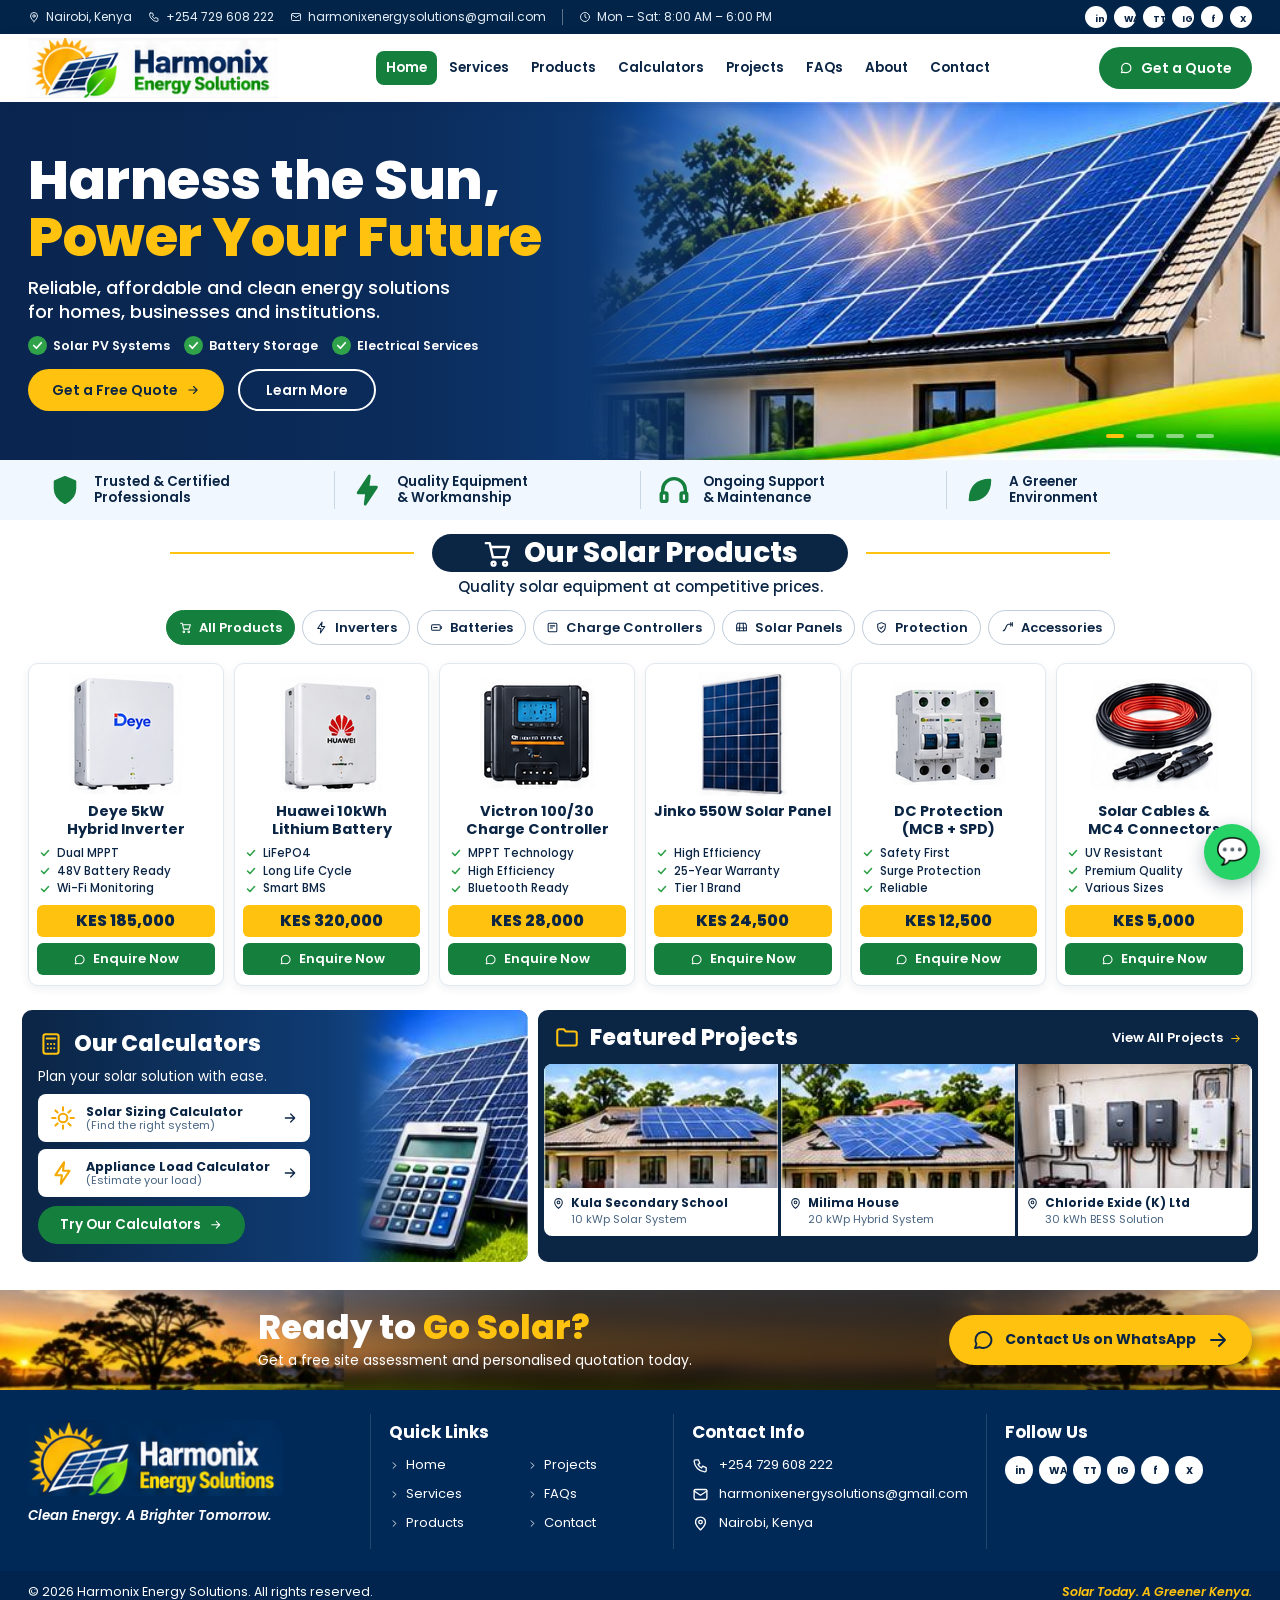
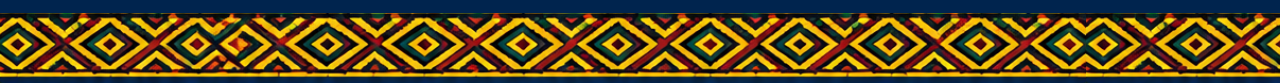
==== commit 0fbb1c7f: "Add files via upload" ====
--- a/index.html
+++ b/index.html
@@ -1,1241 +1,141 @@
-<!DOCTYPE html>
-<html lang="en">
-<head>
-    <meta charset="UTF-8">
-    <meta name="viewport" content="width=device-width, initial-scale=1.0">
-
-    <title>Harmonix Energy Solutions | Solar &amp; Electrical</title>
-    <meta name="description"
-          content="Explore solar energy, battery storage and electrical solutions from Harmonix Energy Solutions.">
-    <meta name="theme-color" content="#10243a">
-
-    <!-- Link preview (WhatsApp, Facebook, LinkedIn) -->
-    <meta property="og:type" content="website">
-    <meta property="og:title" content="Harmonix Energy Solutions | Solar &amp; Electrical">
-    <meta property="og:description"
-          content="Reliable solar, battery storage and electrical solutions for homes and businesses.">
-    <!-- Add this once your images are uploaded:
-    <meta property="og:image" content="https://alankonga.github.io/harmonix-energy/images/solar-installation.jpg">
-    -->
-
-    <!-- Emoji favicon -->
-    <link rel="icon"
-          href="data:image/svg+xml,<svg xmlns='http://www.w3.org/2000/svg' viewBox='0 0 100 100'><text y='.9em' font-size='90'>☀️</text></svg>">
-
-    <!-- Structured data for Google. Add "url", "image" and "address" once you have them. -->
-    <script type="application/ld+json">
-    {
-        "@context": "https://schema.org",
-        "@type": "LocalBusiness",
-        "name": "Harmonix Energy Solutions",
-        "description": "Solar PV, battery storage and electrical services for homes and businesses.",
-        "email": "harmonixenergysolutions@gmail.com",
-        "telephone": "+254706813495",
-        "areaServed": "Kenya"
-    }
-    </script>
-
-    <link rel="stylesheet" href="style.css">
-</head>
-<body>
-
-    <!-- Header and navigation -->
-    <header id="site-header">
-        <h2><a href="#home" class="logo-link">HARMONIX ENERGY SOLUTIONS</a></h2>
-
-        <button
-            type="button"
-            class="nav-toggle"
-            id="nav-toggle"
-            aria-expanded="false"
-            aria-controls="main-nav"
-            aria-label="Toggle navigation menu"
-        >
-            <span class="nav-toggle-bar"></span>
-            <span class="nav-toggle-bar"></span>
-            <span class="nav-toggle-bar"></span>
-        </button>
-
-        <nav id="main-nav" aria-label="Main navigation">
-            <a href="#home">Home</a>
-            <a href="#services">Services</a>
-            <a href="#projects">Projects</a>
-            <a href="#about">About Us</a>
-            <a href="#packages">Packages</a>
-            <a href="#calculator">Calculator</a>
-            <a href="#faq">FAQ</a>
-            <a href="#contact">Contact</a>
-        </nav>
-    </header>
-
-    <main>
-
-        <!-- Welcome section -->
-        <section id="home">
-            <div class="hero-content">
-                <p class="hero-label">ENERGY SOLUTIONS FOR A BETTER FUTURE</p>
-
-                <h1>Powering Your Future with Smart Energy</h1>
-
-                <p>
-                    Reliable solar, battery storage and electrical
-                    solutions for homes and businesses.
-                </p>
-
-                <a class="button" href="#contact">Request a Quote</a>
-            </div>
-        </section>
-
-        <!-- Services section -->
-        <section id="services">
-            <div class="section-heading">
-                <p class="eyebrow">WHAT WE DO</p>
-                <h2>Our Energy Solutions</h2>
-                <p>Practical energy solutions tailored to your needs.</p>
-            </div>
-
-            <div class="card-grid">
-
-                <article class="service-card">
-                    <div class="service-icon" aria-hidden="true">☀️</div>
-                    <h3>Solar PV Systems</h3>
-                    <p>
-                        Solar system design, installation,
-                        commissioning and performance assessment.
-                    </p>
-                </article>
-
-                <article class="service-card">
-                    <div class="service-icon" aria-hidden="true">🔋</div>
-                    <h3>Battery Storage</h3>
-                    <p>
-                        Battery energy storage and inverter solutions
-                        for backup power and energy management.
-                    </p>
-                </article>
-
-                <article class="service-card">
-                    <div class="service-icon" aria-hidden="true">⚡</div>
-                    <h3>Electrical Services</h3>
-                    <p>
-                        Electrical installations, fault diagnosis,
-                        inspection and preventive maintenance.
-                    </p>
-                </article>
-
-            </div>
-        </section>
-
-        <!-- Projects section -->
-        <section id="projects">
-            <div class="section-heading">
-                <p class="eyebrow">OUR WORK</p>
-                <h2>Featured Projects</h2>
-                <p>Explore our energy installation and maintenance work.</p>
-            </div>
-
-            <div class="card-grid project-grid" id="project-grid">
-
-                <article class="project-card">
-                    <img
-                        src="images/solar-installation.jpg"
-                        alt="Solar photovoltaic panels installed on a roof"
-                        width="800"
-                        height="460"
-                        loading="lazy"
-                    >
-                    <div class="project-info">
-                        <p class="project-type">SOLAR PV</p>
-                        <h3>Solar Installation</h3>
-                        <p>
-                            Solar PV system installation for reliable
-                            and sustainable electricity.
-                        </p>
-                    </div>
-                </article>
-
-                <article class="project-card">
-                    <img
-                        src="images/battery-storage.jpg"
-                        alt="Battery energy storage and inverter equipment"
-                        width="800"
-                        height="460"
-                        loading="lazy"
-                    >
-                    <div class="project-info">
-                        <p class="project-type">ENERGY STORAGE</p>
-                        <h3>Battery Storage System</h3>
-                        <p>
-                            Battery and inverter solutions designed
-                            to support backup power requirements.
-                        </p>
-                    </div>
-                </article>
-
-                <article class="project-card">
-                    <img
-                        src="images/solar-maintenance.jpg"
-                        alt="Engineer inspecting a solar PV installation"
-                        width="800"
-                        height="460"
-                        loading="lazy"
-                    >
-                    <div class="project-info">
-                        <p class="project-type">MAINTENANCE</p>
-                        <h3>Solar Inspection</h3>
-                        <p>
-                            Inspection and maintenance to help
-                            maintain system safety and performance.
-                        </p>
-                    </div>
-                </article>
-
-            </div>
-        </section>
-
-        <!-- About section -->
-        <section id="about">
-            <div class="about-content">
-                <p class="eyebrow">ABOUT OUR COMPANY</p>
-
-                <h2>Practical Energy Solutions You Can Depend On</h2>
-
-                <p>
-                    Harmonix Energy Solutions aims to help homes and
-                    businesses access reliable, efficient and sustainable
-                    energy solutions.
-                </p>
-
-                <p>
-                    Our focus is on appropriate system design, quality
-                    installations, safety and dependable technical support.
-                </p>
-
-                <a href="#contact" class="button">Discuss Your Project</a>
-            </div>
-        </section>
-
-        <!-- Packages and equipment (filled from data.js) -->
-        <section id="packages">
-            <div class="section-heading">
-                <p class="eyebrow">PACKAGES AND EQUIPMENT</p>
-                <h2>Solar Packages and Pricing</h2>
-                <p>
-                    Pick a ready-made package, or browse the equipment we supply.
-                    <br>
-                    Want to see how it fits? Use the
-                    <a href="#designer">system layout designer</a>.
-                </p>
-            </div>
-
-            <div class="card-grid package-grid" id="package-grid"></div>
-
-            <p class="calc-hint package-empty" id="package-empty" hidden>
-                Our packages are being added. Please
-                <a href="#contact">contact us</a> for a quotation.
-            </p>
-
-            <div class="catalog" id="catalog">
-                <h3>Equipment and prices</h3>
-
-                <div class="catalog-tabs" id="catalog-tabs"
-                     role="group" aria-label="Equipment categories"></div>
-
-                <div class="table-wrap">
-                    <table class="load-table catalog-table">
-                        <thead>
-                            <tr>
-                                <th scope="col">Product</th>
-                                <th scope="col">Rating</th>
-                                <th scope="col">Details</th>
-                                <th scope="col">Price</th>
-                            </tr>
-                        </thead>
-                        <tbody id="catalog-body"></tbody>
-                    </table>
-                </div>
-
-                <p class="calc-hint" id="catalog-empty" hidden>
-                    Nothing listed in this category yet.
-                </p>
-
-                <p class="calc-hint catalog-note">
-                    Prices are in Kenyan shillings (KES) and are indicative.
-                    Your quotation confirms the final price and what is included.
-                </p>
-            </div>
-        </section>
-
-        <!-- System layout designer -->
-        <section id="designer">
-            <div class="section-heading">
-                <p class="eyebrow">SYSTEM LAYOUT DESIGNER</p>
-                <h2>Choose Your System Size and See the Layout</h2>
-                <p>
-                    Select a package or enter your own size, then generate a
-                    layout of the panels and a diagram of the system.
-                </p>
-            </div>
-
-            <form id="designer-form" class="calc-form">
-
-                <div class="calc-field">
-                    <label for="d-package">Start from a package (optional)</label>
-                    <select id="d-package">
-                        <option value="">Custom size</option>
-                    </select>
-                </div>
-
-                <div class="calc-row">
-                    <div class="calc-field">
-                        <label for="d-kwp">System size (kWp)</label>
-                        <input
-                            type="number"
-                            id="d-kwp"
-                            inputmode="decimal"
-                            min="0.5"
-                            max="500"
-                            step="any"
-                            placeholder="e.g. 5"
-                            required
-                        >
-                    </div>
-
-                    <div class="calc-field">
-                        <label for="d-panel">Panel size (W)</label>
-                        <input
-                            type="number"
-                            id="d-panel"
-                            list="panel-sizes"
-                            inputmode="numeric"
-                            min="100"
-                            max="750"
-                            step="1"
-                            value="615"
-                            required
-                        >
-                    </div>
-                </div>
-
-                <div class="calc-row">
-                    <div class="calc-field">
-                        <label for="d-battery">Battery storage (kWh)</label>
-                        <input
-                            type="number"
-                            id="d-battery"
-                            inputmode="decimal"
-                            min="0"
-                            max="1000"
-                            step="any"
-                            value="0"
-                        >
-                    </div>
-
-                    <div class="calc-field">
-                        <label for="d-inverter">Inverter size (kW)</label>
-                        <input
-                            type="number"
-                            id="d-inverter"
-                            inputmode="decimal"
-                            min="0.5"
-                            max="1000"
-                            step="any"
-                            placeholder="Leave blank for auto"
-                        >
-                    </div>
-                </div>
-
-                <div class="calc-field">
-                    <label for="d-string">Panels per string (optional)</label>
-                    <input
-                        type="number"
-                        id="d-string"
-                        inputmode="numeric"
-                        min="1"
-                        max="30"
-                        step="1"
-                        placeholder="Leave blank for auto"
-                    >
-                    <p class="calc-hint">
-                        Panels are limited to 750 W each. The right string length
-                        depends on your inverter's voltage range, so we confirm it
-                        in the final design.
-                    </p>
-                </div>
-
-                <button type="submit" class="button">Generate layout</button>
-
-                <p id="d-error" class="calc-error" role="alert"></p>
-            </form>
-
-            <div class="designer-result" id="d-result" hidden>
-                <h3>Your system layout</h3>
-
-                <dl class="designer-summary" id="d-summary"></dl>
-
-                <p class="designer-price" id="d-price"></p>
-
-                <div class="layout-scroll" id="d-svg-wrap"></div>
-
-                <p class="calc-hint">
-                    This layout is indicative. The final arrangement depends on
-                    your roof, shading and equipment, so we confirm it with a
-                    site assessment.
-                </p>
-
-                <div class="contact-fields">
-                        <p class="contact-title">Your details, so we can reach you</p>
-                        <div class="calc-row">
-                            <div class="calc-field">
-                                <label for="d-name">Your name</label>
-                                <input type="text" id="d-name" autocomplete="name" maxlength="60">
-                            </div>
-                            <div class="calc-field">
-                                <label for="d-phone">Your phone number</label>
-                                <input type="tel" id="d-phone" autocomplete="tel" inputmode="tel"
-                                       maxlength="20" placeholder="e.g. 0712 345 678">
-                            </div>
-                        </div>
-                        <p class="calc-error" id="d-contact-error" role="alert"></p>
-                    </div>
-
-                        <div class="designer-actions">
-                    <a class="button" id="d-whatsapp" href="#contact"
-                       target="_blank" rel="noopener noreferrer">
-                        Request a quote on WhatsApp
-                    </a>
-                    <button type="button" class="button button-outline" id="d-download">
-                        Download layout (SVG)
-                    </button>
-                </div>
-            </div>
-        </section>
-
-        <datalist id="panel-sizes">
-            <option value="450"></option>
-            <option value="550"></option>
-            <option value="615"></option>
-            <option value="640"></option>
-            <option value="670"></option>
-            <option value="700"></option>
-            <option value="725"></option>
-            <option value="750"></option>
-        </datalist>
-
-        <!-- Solar sizing calculator -->
-        <section id="calculator">
-            <div class="section-heading">
-                <p class="eyebrow">SOLAR SIZING CALCULATOR</p>
-                <h2>Estimate Your Solar System Size</h2>
-                <p>
-                    Get a rough idea of the system you may need in under a
-                    minute. We confirm the final design after a site assessment.
-                    <br>
-                    Want more detail? Try the
-                    <a href="#load-calculator">appliance load calculator</a>.
-                </p>
-            </div>
-
-            <div class="calc-layout">
-
-                <form id="calc-form" class="calc-form">
-
-                    <div class="calc-field">
-                        <label for="calc-unit">I know my monthly</label>
-                        <select id="calc-unit" name="calc-unit">
-                            <option value="kwh">Electricity units (kWh)</option>
-                            <option value="kes">Electricity bill (KES)</option>
-                        </select>
-                    </div>
-
-                    <div class="calc-field">
-                        <label for="calc-usage" id="calc-usage-label">
-                            Monthly usage (kWh)
-                        </label>
-                        <input
-                            type="number"
-                            id="calc-usage"
-                            name="calc-usage"
-                            inputmode="decimal"
-                            min="1"
-                            max="1000000"
-                            step="any"
-                            placeholder="e.g. 400"
-                            required
-                        >
-                        <p class="calc-hint">
-                            Find this on your electricity bill or token statement.
-                        </p>
-                    </div>
-
-                    <div class="calc-field" id="calc-tariff-field" hidden>
-                        <label for="calc-tariff">Cost per kWh (KES)</label>
-                        <input
-                            type="number"
-                            id="calc-tariff"
-                            name="calc-tariff"
-                            inputmode="decimal"
-                            min="1"
-                            max="1000"
-                            step="any"
-                            value="25"
-                        >
-                        <p class="calc-hint">
-                            Used only to convert your bill into units. This is
-                            a typical figure, so change it to match your bill.
-                        </p>
-                    </div>
-
-                    <div class="calc-field">
-                        <label for="calc-coverage">
-                            Share of your usage to cover with solar (%)
-                        </label>
-                        <input
-                            type="number"
-                            id="calc-coverage"
-                            name="calc-coverage"
-                            inputmode="numeric"
-                            min="10"
-                            max="100"
-                            step="1"
-                            value="80"
-                            required
-                        >
-                    </div>
-
-                    <div class="calc-row">
-                        <div class="calc-field">
-                            <label for="calc-sun">Peak sun hours per day</label>
-                            <input
-                                type="number"
-                                id="calc-sun"
-                                name="calc-sun"
-                                inputmode="decimal"
-                                min="3"
-                                max="7"
-                                step="0.1"
-                                value="5"
-                                required
-                            >
-                        </div>
-
-                        <div class="calc-field">
-                            <label for="calc-panel">Panel size (W)</label>
-                            <input
-                                type="number"
-                                id="calc-panel"
-                                name="calc-panel"
-                                list="panel-sizes"
-                                inputmode="numeric"
-                                min="100"
-                                max="750"
-                                step="1"
-                                value="615"
-                                required
-                            >
-                        </div>
-                    </div>
-
-                    <p class="calc-hint">
-                        Most of Kenya gets roughly 4 to 6 peak sun hours a day.
-                        If you are unsure, leave it at 5.
-                    </p>
-
-                    <div class="calc-check">
-                        <input type="checkbox" id="calc-backup" name="calc-backup">
-                        <label for="calc-backup">
-                            I also want battery backup during outages
-                        </label>
-                    </div>
-
-                    <div class="calc-row" id="calc-backup-fields" hidden>
-                        <div class="calc-field">
-                            <label for="calc-load">Essential load (W)</label>
-                            <input
-                                type="number"
-                                id="calc-load"
-                                name="calc-load"
-                                inputmode="decimal"
-                                min="1"
-                                max="1000000"
-                                step="any"
-                                placeholder="e.g. 800"
-                            >
-                        </div>
-
-                        <div class="calc-field">
-                            <label for="calc-hours">Backup hours needed</label>
-                            <input
-                                type="number"
-                                id="calc-hours"
-                                name="calc-hours"
-                                inputmode="decimal"
-                                min="1"
-                                max="48"
-                                step="any"
-                                placeholder="e.g. 5"
-                            >
-                        </div>
-
-                        <div class="calc-field">
-                            <label for="calc-battery-type">Battery type</label>
-                            <select id="calc-battery-type" name="calc-battery-type">
-                                <option value="lithium">Lithium (LiFePO4)</option>
-                                <option value="lead">Lead-acid / gel</option>
-                            </select>
-                        </div>
-
-                        <div class="calc-field">
-                            <label for="calc-voltage">Battery system voltage</label>
-                            <select id="calc-voltage" name="calc-voltage">
-                                <option value="12">12 V</option>
-                                <option value="24">24 V</option>
-                                <option value="48" selected>48 V</option>
-                            </select>
-                        </div>
-                    </div>
-
-                    <button type="submit" class="button">Calculate</button>
-
-                    <p id="calc-error" class="calc-error" role="alert"></p>
-                </form>
-
-                <div class="calc-results" id="calc-results" aria-live="polite">
-
-                    <p class="calc-placeholder" id="calc-placeholder">
-                        Enter your details and press Calculate to see your
-                        estimate here.
-                    </p>
-
-                    <div id="calc-output" hidden>
-                        <h3>Your estimate</h3>
-
-                        <dl class="calc-result-grid">
-                            <div>
-                                <dt>Solar array size</dt>
-                                <dd id="res-kwp"></dd>
-                            </div>
-                            <div>
-                                <dt>Number of panels</dt>
-                                <dd id="res-panels"></dd>
-                            </div>
-                            <div>
-                                <dt>Roof space needed</dt>
-                                <dd id="res-area"></dd>
-                            </div>
-                            <div>
-                                <dt>Inverter size</dt>
-                                <dd id="res-inverter"></dd>
-                            </div>
-                            <div>
-                                <dt>Energy per year</dt>
-                                <dd id="res-annual"></dd>
-                            </div>
-                            <div id="res-battery-row" hidden>
-                                <dt>Battery storage</dt>
-                                <dd id="res-battery"></dd>
-                            </div>
-                        </dl>
-
-                        <div class="contact-fields">
-                        <p class="contact-title">Your details, so we can reach you</p>
-                        <div class="calc-row">
-                            <div class="calc-field">
-                                <label for="calc-name">Your name</label>
-                                <input type="text" id="calc-name" autocomplete="name" maxlength="60">
-                            </div>
-                            <div class="calc-field">
-                                <label for="calc-phone">Your phone number</label>
-                                <input type="tel" id="calc-phone" autocomplete="tel" inputmode="tel"
-                                       maxlength="20" placeholder="e.g. 0712 345 678">
-                            </div>
-                        </div>
-                        <p class="calc-error" id="calc-contact-error" role="alert"></p>
-                    </div>
-
-                        <p class="calc-note">
-                            This is a rough estimate based on typical conditions
-                            (75% overall system efficiency, and usable battery
-                            capacity of 90% for lithium or 50% for lead-acid).
-                            Real results depend on
-                            your roof direction, shading, equipment and
-                            appliances, so we confirm the design with a site
-                            assessment.
-                        </p>
-
-                        <a
-                            class="button"
-                            id="calc-whatsapp"
-                            href="#contact"
-                            target="_blank"
-                            rel="noopener noreferrer"
-                        >
-                            Get an exact quote on WhatsApp
-                        </a>
-                    </div>
-
-                </div>
-            </div>
-        </section>
-
-        <!-- Appliance load calculator (day / night) -->
-        <section id="load-calculator">
-            <div class="section-heading">
-                <p class="eyebrow">APPLIANCE LOAD CALCULATOR</p>
-                <h2>Count Your Loads, Day and Night</h2>
-                <p>
-                    Add your appliances one by one with their power and the
-                    hours they run. We split your use into day and night and
-                    suggest a system size.
-                </p>
-            </div>
-
-            <details class="load-dropdown" id="load-details">
-            <summary>
-                <span class="label-closed">Open the appliance load calculator</span>
-                <span class="label-open">Close the appliance load calculator</span>
-            </summary>
-
-            <div class="load-layout">
-
-                <div class="load-side">
-
-                    <form id="load-form" class="calc-form">
-                        <h3>Add an appliance</h3>
-
-                        <div class="calc-field">
-                            <label for="load-preset">Quick pick (optional)</label>
-                            <select id="load-preset">
-                                <option value="">Choose a common appliance</option>
-                                <option value="10" data-name="LED bulb">LED bulb (10 W)</option>
-                                <option value="30" data-name="Security light">Security light (30 W)</option>
-                                <option value="100" data-name="TV">TV (100 W)</option>
-                                <option value="60" data-name="Laptop">Laptop (60 W)</option>
-                                <option value="200" data-name="Desktop computer">Desktop computer (200 W)</option>
-                                <option value="10" data-name="Phone charger">Phone charger (10 W)</option>
-                                <option value="15" data-name="Wi-Fi router">Wi-Fi router (15 W)</option>
-                                <option value="60" data-name="Fan">Fan (60 W)</option>
-                                <option value="150" data-name="Fridge">Fridge (150 W)</option>
-                                <option value="200" data-name="Freezer">Freezer (200 W)</option>
-                                <option value="1000" data-name="Microwave">Microwave (1000 W)</option>
-                                <option value="1500" data-name="Electric kettle">Electric kettle (1500 W)</option>
-                                <option value="1000" data-name="Electric iron">Electric iron (1000 W)</option>
-                                <option value="500" data-name="Washing machine">Washing machine (500 W)</option>
-                                <option value="750" data-name="Water pump">Water pump (750 W)</option>
-                                <option value="3000" data-name="Instant shower heater">Instant shower heater (3000 W)</option>
-                            </select>
-                            <p class="calc-hint">
-                                These are typical values. Check the label on your
-                                own appliance and change the watts if it differs.
-                            </p>
-                        </div>
-
-                        <div class="calc-field">
-                            <label for="load-name">Appliance name</label>
-                            <input
-                                type="text"
-                                id="load-name"
-                                maxlength="40"
-                                placeholder="e.g. Living room TV"
-                                required
-                            >
-                        </div>
-
-                        <div class="calc-row">
-                            <div class="calc-field">
-                                <label for="load-watts">Power (watts)</label>
-                                <input
-                                    type="number"
-                                    id="load-watts"
-                                    inputmode="decimal"
-                                    min="1"
-                                    max="100000"
-                                    step="any"
-                                    placeholder="e.g. 100"
-                                    required
-                                >
-                            </div>
-
-                            <div class="calc-field">
-                                <label for="load-qty">Quantity</label>
-                                <input
-                                    type="number"
-                                    id="load-qty"
-                                    inputmode="numeric"
-                                    min="1"
-                                    max="1000"
-                                    step="1"
-                                    value="1"
-                                    required
-                                >
-                            </div>
-                        </div>
-
-                        <div class="calc-row">
-                            <div class="calc-field">
-                                <label for="load-day">Daytime hours</label>
-                                <input
-                                    type="number"
-                                    id="load-day"
-                                    inputmode="decimal"
-                                    min="0"
-                                    max="12"
-                                    step="any"
-                                    value="0"
-                                    required
-                                >
-                            </div>
-
-                            <div class="calc-field">
-                                <label for="load-night">Night hours</label>
-                                <input
-                                    type="number"
-                                    id="load-night"
-                                    inputmode="decimal"
-                                    min="0"
-                                    max="12"
-                                    step="any"
-                                    value="0"
-                                    required
-                                >
-                            </div>
-                        </div>
-
-                        <p class="calc-hint">
-                            Day is 6 am to 6 pm and night is 6 pm to 6 am, so
-                            each can be 0 to 12 hours. Fridges and freezers
-                            switch on and off, so about half of the hours is a
-                            common starting point.
-                        </p>
-
-                        <button type="submit" class="button">Add appliance</button>
-
-                        <p id="load-error" class="calc-error" role="alert"></p>
-                    </form>
-
-                    <div class="calc-form">
-                        <h3>System settings</h3>
-
-                        <div class="calc-row">
-                            <div class="calc-field">
-                                <label for="load-sun">Peak sun hours per day</label>
-                                <input
-                                    type="number"
-                                    id="load-sun"
-                                    inputmode="decimal"
-                                    min="3"
-                                    max="7"
-                                    step="0.1"
-                                    value="5"
-                                >
-                            </div>
-
-                            <div class="calc-field">
-                                <label for="load-panel">Panel size (W, up to 750)</label>
-                                <input
-                                    type="number"
-                                    id="load-panel"
-                                    list="panel-sizes"
-                                    inputmode="numeric"
-                                    min="100"
-                                    max="750"
-                                    step="1"
-                                    value="615"
-                                >
-                            </div>
-                        </div>
-
-                        <div class="calc-row">
-                            <div class="calc-field">
-                                <label for="load-battery-type">Battery type</label>
-                                <select id="load-battery-type">
-                                    <option value="lithium">Lithium (LiFePO4)</option>
-                                    <option value="lead">Lead-acid / gel</option>
-                                </select>
-                            </div>
-
-                            <div class="calc-field">
-                                <label for="load-voltage">Battery system voltage</label>
-                                <select id="load-voltage">
-                                    <option value="12">12 V</option>
-                                    <option value="24">24 V</option>
-                                    <option value="48" selected>48 V</option>
-                                </select>
-                            </div>
-                        </div>
-
-                        <p class="calc-hint">
-                            Lead-acid and gel batteries should normally only be
-                            discharged to about half their capacity, so they need
-                            roughly twice the capacity of lithium for the same
-                            usable energy. Larger systems usually use 24 V or 48 V.
-                        </p>
-                    </div>
-
-                </div>
-
-                <div class="load-list-card">
-                    <h3>Your appliances</h3>
-
-                    <p class="calc-hint" id="load-empty">
-                        No appliances added yet. Use the form to add your first one.
-                    </p>
-
-                    <div class="table-wrap" id="load-table-wrap" hidden>
-                        <table class="load-table">
-                            <thead>
-                                <tr>
-                                    <th scope="col">Appliance</th>
-                                    <th scope="col">Watts</th>
-                                    <th scope="col">Qty</th>
-                                    <th scope="col">Day h</th>
-                                    <th scope="col">Night h</th>
-                                    <th scope="col">Day Wh</th>
-                                    <th scope="col">Night Wh</th>
-                                    <th scope="col"><span class="visually-hidden">Remove</span></th>
-                                </tr>
-                            </thead>
-                            <tbody id="load-body"></tbody>
-                            <tfoot>
-                                <tr>
-                                    <th scope="row" colspan="5">Total</th>
-                                    <td id="load-total-day"></td>
-                                    <td id="load-total-night"></td>
-                                    <td></td>
-                                </tr>
-                            </tfoot>
-                        </table>
-                    </div>
-
-                    <button type="button" class="link-button" id="load-clear" hidden>
-                        Clear all appliances
-                    </button>
-                </div>
-            </div>
-
-            <div class="calc-results load-results" aria-live="polite">
-
-                <p class="calc-placeholder" id="load-placeholder">
-                    Add at least one appliance to see your energy use and
-                    suggested system size here.
-                </p>
-
-                <div id="load-output" hidden>
-                    <h3>Your estimated energy use</h3>
-
-                    <dl class="calc-result-grid load-energy">
-                        <div>
-                            <dt>Daytime energy</dt>
-                            <dd id="load-res-day"></dd>
-                        </div>
-                        <div>
-                            <dt>Night energy</dt>
-                            <dd id="load-res-night"></dd>
-                        </div>
-                        <div>
-                            <dt>Total per day</dt>
-                            <dd id="load-res-total"></dd>
-                        </div>
-                        <div>
-                            <dt>All appliances on together</dt>
-                            <dd id="load-res-connected"></dd>
-                        </div>
-                    </dl>
-
-                    <h3>Suggested system</h3>
-
-                    <div class="load-scenarios">
-
-                        <div class="load-scenario" id="load-scenario-day">
-                            <h4>Solar for daytime use</h4>
-                            <dl class="calc-result-grid">
-                                <div>
-                                    <dt>Solar array</dt>
-                                    <dd id="load-a-kwp"></dd>
-                                </div>
-                                <div>
-                                    <dt>Panels</dt>
-                                    <dd id="load-a-panels"></dd>
-                                </div>
-                                <div>
-                                    <dt>Inverter</dt>
-                                    <dd id="load-a-inverter"></dd>
-                                </div>
-                            </dl>
-                        </div>
-
-                        <div class="load-scenario" id="load-scenario-full">
-                            <h4>Solar and battery for day and night</h4>
-                            <dl class="calc-result-grid">
-                                <div>
-                                    <dt>Solar array</dt>
-                                    <dd id="load-b-kwp"></dd>
-                                </div>
-                                <div>
-                                    <dt>Panels</dt>
-                                    <dd id="load-b-panels"></dd>
-                                </div>
-                                <div>
-                                    <dt>Battery storage</dt>
-                                    <dd id="load-b-battery"></dd>
-                                </div>
-                                <div>
-                                    <dt>Battery capacity</dt>
-                                    <dd id="load-b-ah"></dd>
-                                </div>
-                                <div>
-                                    <dt>Inverter</dt>
-                                    <dd id="load-b-inverter"></dd>
-                                </div>
-                            </dl>
-                        </div>
-
-                    </div>
-
-                    <div class="contact-fields">
-                        <p class="contact-title">Your details, so we can reach you</p>
-                        <div class="calc-row">
-                            <div class="calc-field">
-                                <label for="load-name-contact">Your name</label>
-                                <input type="text" id="load-name-contact" autocomplete="name" maxlength="60">
-                            </div>
-                            <div class="calc-field">
-                                <label for="load-phone">Your phone number</label>
-                                <input type="tel" id="load-phone" autocomplete="tel" inputmode="tel"
-                                       maxlength="20" placeholder="e.g. 0712 345 678">
-                            </div>
-                        </div>
-                        <p class="calc-error" id="load-contact-error" role="alert"></p>
-                    </div>
-
-                        <p class="calc-note">
-                        This is a rough estimate based on typical conditions
-                        (75% overall system efficiency, battery storage sized at
-                        60% of your total daily energy use, usable battery
-                        capacity of 90% for lithium or 50% for lead-acid, and
-                        inverters sized 25% above your largest load). Motors in fridges, pumps and similar
-                        appliances draw extra power when they start, so we check
-                        this in the final design. Real results depend on your
-                        roof, shading and equipment, so we confirm everything
-                        with a site assessment.
-                    </p>
-
-                    <div class="result-actions">
-                        <a
-                            class="button"
-                            id="load-whatsapp"
-                            href="#contact"
-                            target="_blank"
-                            rel="noopener noreferrer"
-                        >
-                            Send my appliance list on WhatsApp
-                        </a>
-                        <button type="button" class="button button-outline" id="load-design">
-                            Generate my system layout
-                        </button>
-                    </div>
-                </div>
-
-            </div>
-
-            </details>
-        </section>
-
-        <!-- FAQ section -->
-        <section id="faq">
-            <div class="section-heading">
-                <p class="eyebrow">COMMON QUESTIONS</p>
-                <h2>Frequently Asked Questions</h2>
-                <p>Quick answers before you request a quotation.</p>
-            </div>
-
-            <div class="faq-list">
-
-                <details>
-                    <summary>How do I know what size of solar system I need?</summary>
-                    <p>
-                        It depends on your electricity use, the appliances you
-                        want to power and whether you need backup during
-                        outages. Try our calculator above for a rough idea, or
-                        send us your monthly bill or a list of appliances and
-                        we will recommend a suitable size.
-                    </p>
-                </details>
-
-                <details>
-                    <summary>Will my system work during a power outage?</summary>
-                    <p>
-                        That depends on the design. A system with batteries and
-                        a hybrid inverter can supply power during an outage.
-                        A basic grid-tied system without storage normally shuts
-                        down for safety when the grid fails. We will explain
-                        which option fits your needs.
-                    </p>
-                </details>
-
-                <details>
-                    <summary>How long does an installation take?</summary>
-                    <p>
-                        The time depends on the size and complexity of the
-                        system and the site. We give you an estimated schedule
-                        in your quotation after understanding your project.
-                    </p>
-                </details>
-
-                <details>
-                    <summary>What warranty and support do I get?</summary>
-                    <p>
-                        Equipment is covered by the manufacturer's warranty,
-                        and we state the terms for your system in the
-                        quotation. We also offer inspection and maintenance to
-                        help keep your system safe and performing well.
-                    </p>
-                </details>
-
-                <details>
-                    <summary>Which areas do you serve?</summary>
-                    <p>
-                        Contact us with your location and we will confirm
-                        whether we can serve your site.
-                    </p>
-                </details>
-
-            </div>
-        </section>
-
-        <!-- Contact section -->
-        <section id="contact">
-            <div class="section-heading">
-                <p class="eyebrow">LET'S WORK TOGETHER</p>
-                <h2>Request an Energy Solution</h2>
-                <p>
-                    Tell us about your project and we will help you
-                    explore a suitable solution.
-                </p>
-            </div>
-
-            <div class="contact-details">
-                <p>
-                    <strong>Email:</strong>
-                    <a href="mailto:harmonixenergysolutions@gmail.com">
-                        harmonixenergysolutions@gmail.com
-                    </a>
-                </p>
-
-                <p>
-                    <strong>Phone:</strong>
-                    <a href="tel:+254706813495">+254 706 813 495</a>
-                </p>
-
-                <a
-                    class="button whatsapp-button"
-                    href="https://wa.me/254706813495?text=Hello%20Harmonix%20Energy%20Solutions%2C%20I%20would%20like%20a%20quotation."
-                    target="_blank"
-                    rel="noopener noreferrer"
-                >
-                    Request a Quote on WhatsApp
-                </a>
-            </div>
-
-            <form id="quote-form" class="quote-form">
-                <h3>Tell Us About Your Project</h3>
-
-                <label for="customer-name">Your name</label>
-                <input
-                    type="text"
-                    id="customer-name"
-                    name="customer-name"
-                    placeholder="Enter your name"
-                    autocomplete="name"
-                    required
-                >
-
-                <label for="customer-email">Your email</label>
-                <input
-                    type="email"
-                    id="customer-email"
-                    name="customer-email"
-                    placeholder="you@example.com"
-                    autocomplete="email"
-                    required
-                >
-
-                <label for="customer-phone">Your phone number</label>
-                <input
-                    type="tel"
-                    id="customer-phone"
-                    name="customer-phone"
-                    placeholder="e.g. 0712 345 678"
-                    autocomplete="tel"
-                    inputmode="tel"
-                    maxlength="20"
-                    required
-                >
-
-                <label for="service">Service required</label>
-                <select id="service" name="service" required>
-                    <option value="">Select a service</option>
-                    <option value="Solar PV installation">Solar PV installation</option>
-                    <option value="Battery storage">Battery storage</option>
-                    <option value="Electrical services">Electrical services</option>
-                    <option value="Solar maintenance">Solar maintenance</option>
-                    <option value="Other enquiry">Other enquiry</option>
-                </select>
-
-                <label for="project-details">Project details</label>
-                <textarea
-                    id="project-details"
-                    name="project-details"
-                    rows="4"
-                    placeholder="Describe your project or requirements"
-                    required
-                ></textarea>
-
-                <button type="submit" class="button">
-                    Prepare WhatsApp Enquiry
-                </button>
-
-                <p class="form-privacy">
-                    We only use your details to respond to your enquiry.
-                </p>
-
-                <p id="form-status" role="status" aria-live="polite"></p>
-            </form>
-        </section>
-
-    </main>
-
-    <!-- Footer -->
-    <footer>
-        <!-- Replace each YOUR-... address with your real profile link -->
-        <nav class="social-links" aria-label="Social media">
-            <a href="https://www.facebook.com/YOUR-PAGE"
-               target="_blank" rel="noopener noreferrer">Facebook</a>
-            <a href="https://x.com/YOUR-HANDLE"
-               target="_blank" rel="noopener noreferrer">X (Twitter)</a>
-            <a href="https://www.instagram.com/YOUR-HANDLE"
-               target="_blank" rel="noopener noreferrer">Instagram</a>
-            <a href="https://www.tiktok.com/@YOUR-HANDLE"
-               target="_blank" rel="noopener noreferrer">TikTok</a>
-        </nav>
-
-        <p>
-            &copy; 2026 Harmonix Energy Solutions.
-            All rights reserved.
-        </p>
-    </footer>
-
-    <!-- Floating WhatsApp button -->
-    <a
-        class="whatsapp-float"
-        href="https://wa.me/254706813495?text=Hello%20Harmonix%20Energy%20Solutions%2C%20I%20would%20like%20a%20quotation."
-        target="_blank"
-        rel="noopener noreferrer"
-        aria-label="Chat with us on WhatsApp"
-    >💬</a>
-
-    <script src="data.js"></script>
-    <script src="script.js"></script>
-    <script src="catalog.js"></script>
-</body>
-</html>
+<!DOCTYPE html>
+<html lang="en">
+<head>
+    <meta charset="UTF-8">
+    <meta name="viewport" content="width=device-width, initial-scale=1.0">
+
+    <title>Harmonix Energy Solutions | Solar &amp; Electrical</title>
+    <meta name="description"
+          content="Explore solar energy, battery storage and electrical solutions from Harmonix Energy Solutions.">
+    <meta name="theme-color" content="#0B2545">
+
+    <!-- Link preview (WhatsApp, Facebook, LinkedIn) -->
+    <meta property="og:type" content="website">
+    <meta property="og:title" content="Harmonix Energy Solutions | Solar &amp; Electrical">
+    <meta property="og:description"
+          content="Reliable solar, battery storage and electrical solutions for homes and businesses.">
+    <!-- Add this once your images are uploaded:
+    <meta property="og:image" content="https://alankonga.github.io/harmonix-energy/images/solar-installation.jpg">
+    -->
+
+    <!-- Emoji favicon -->
+    <link rel="icon"
+          href="data:image/svg+xml,<svg xmlns='http://www.w3.org/2000/svg' viewBox='0 0 100 100'><text y='.9em' font-size='90'>☀️</text></svg>">
+
+    <!-- Structured data for Google. Add "url", "image" and "address" once you have them. -->
+    <script type="application/ld+json">
+    {
+        "@context": "https://schema.org",
+        "@type": "LocalBusiness",
+        "name": "Harmonix Energy Solutions",
+        "description": "Solar PV, battery storage and electrical services for homes and businesses.",
+        "email": "harmonixenergysolutions@gmail.com",
+        "telephone": "+254729608222",
+        "areaServed": "Kenya"
+    }
+    </script>
+
+    <link rel="preconnect" href="https://fonts.googleapis.com">
+    <link rel="stylesheet" href="https://fonts.googleapis.com/css2?family=Poppins:wght@400;500;600;700;800&display=swap">
+    <link rel="stylesheet" href="style.css">
+    <link rel="stylesheet" href="theme.css">
+</head>
+<body><svg width="0" height="0" style="position:absolute" aria-hidden="true"><defs><symbol id="i-shield" viewBox="0 0 24 24"><path d="M12 3l7 3v5c0 5-3 8-7 10-4-2-7-5-7-10V6z"/><path d="M9 12l2 2 4-4"/></symbol><symbol id="i-bolt" viewBox="0 0 24 24"><path d="M13 2L5 14h6l-1 8 8-12h-6z"/></symbol><symbol id="i-headset" viewBox="0 0 24 24"><path d="M4 14v-2a8 8 0 0116 0v2"/><rect x="3" y="14" width="4" height="6" rx="1"/><rect x="17" y="14" width="4" height="6" rx="1"/></symbol><symbol id="i-leaf" viewBox="0 0 24 24"><path d="M5 19c0-9 5-14 14-14 0 9-5 14-14 14z"/><path d="M5 19l8-8"/></symbol><symbol id="i-cart" viewBox="0 0 24 24"><circle cx="9" cy="20" r="1.5"/><circle cx="18" cy="20" r="1.5"/><path d="M3 4h3l2.5 11h10L21 7H7"/></symbol><symbol id="i-calc" viewBox="0 0 24 24"><rect x="5" y="3" width="14" height="18" rx="2"/><path d="M8 7h8M9 12h.01M12 12h.01M15 12h.01M9 16h.01M12 16h.01M15 16h.01"/></symbol><symbol id="i-battery" viewBox="0 0 24 24"><rect x="3" y="7" width="16" height="10" rx="2"/><path d="M21 10v4M7 12h6"/></symbol><symbol id="i-ctl" viewBox="0 0 24 24"><rect x="4" y="4" width="16" height="16" rx="2"/><path d="M8 9h8M8 13h4"/></symbol><symbol id="i-panel" viewBox="0 0 24 24"><path d="M3 8l2-4h14l2 4v10H3z"/><path d="M3 13h18M9 4l-1 14M15 4l1 14"/></symbol><symbol id="i-cable" viewBox="0 0 24 24"><path d="M4 18c6 0 4-12 10-12h6"/><path d="M18 3v6M21 3v6"/></symbol><symbol id="i-check" viewBox="0 0 24 24"><path d="M5 12l5 5 9-10"/></symbol><symbol id="i-chat" viewBox="0 0 24 24"><path d="M4 20l1.5-4A8 8 0 1112 20a8 8 0 01-3.5-.8z"/></symbol><symbol id="i-arrow" viewBox="0 0 24 24"><path d="M5 12h14M13 6l6 6-6 6"/></symbol><symbol id="i-chev" viewBox="0 0 24 24"><path d="M9 6l6 6-6 6"/></symbol><symbol id="i-phone" viewBox="0 0 24 24"><path d="M5 4h4l2 5-2.5 1.5a11 11 0 005 5L15 13l5 2v4a2 2 0 01-2 2A16 16 0 013 6a2 2 0 012-2z"/></symbol><symbol id="i-mail" viewBox="0 0 24 24"><rect x="3" y="5" width="18" height="14" rx="2"/><path d="M3 7l9 6 9-6"/></symbol><symbol id="i-pin" viewBox="0 0 24 24"><path d="M12 21s7-6 7-11a7 7 0 10-14 0c0 5 7 11 7 11z"/><circle cx="12" cy="10" r="2.5"/></symbol><symbol id="i-clock" viewBox="0 0 24 24"><circle cx="12" cy="12" r="9"/><path d="M12 7v5l3 2"/></symbol><symbol id="i-sun" viewBox="0 0 24 24"><circle cx="12" cy="12" r="4"/><path d="M12 2v3M12 19v3M2 12h3M19 12h3M5 5l2 2M17 17l2 2M19 5l-2 2M7 17l-2 2"/></symbol><symbol id="i-folder" viewBox="0 0 24 24"><path d="M3 6a2 2 0 012-2h4l2 2h8a2 2 0 012 2v9a2 2 0 01-2 2H5a2 2 0 01-2-2z"/></symbol></defs></svg>
+    <div class="topbar">
+        <div class="tb-info">
+            <span><svg class="i " aria-hidden="true"><use href="#i-pin"/></svg> Nairobi, Kenya</span><a href="tel:+254729608222"><svg class="i " aria-hidden="true"><use href="#i-phone"/></svg> +254 729 608 222</a>
+            <a class="mail" href="mailto:harmonixenergysolutions@gmail.com"><svg class="i " aria-hidden="true"><use href="#i-mail"/></svg> harmonixenergysolutions@gmail.com</a><span class="sep"></span>
+            <span class="hours"><svg class="i " aria-hidden="true"><use href="#i-clock"/></svg> Mon &ndash; Sat: 8:00 AM &ndash; 6:00 PM</span>
+        </div>
+        <nav class="soc" aria-label="Social media"><a href="https://www.linkedin.com/company/YOUR-PAGE" target="_blank" rel="noopener noreferrer" aria-label="LinkedIn" title="LinkedIn">in</a><a href="https://wa.me/254729608222" target="_blank" rel="noopener noreferrer" aria-label="WhatsApp" title="WhatsApp">WA</a><a href="https://www.tiktok.com/@YOUR-HANDLE" target="_blank" rel="noopener noreferrer" aria-label="TikTok" title="TikTok">TT</a><a href="https://www.instagram.com/YOUR-HANDLE" target="_blank" rel="noopener noreferrer" aria-label="Instagram" title="Instagram">IG</a><a href="https://www.facebook.com/YOUR-PAGE" target="_blank" rel="noopener noreferrer" aria-label="Facebook" title="Facebook">f</a><a href="https://x.com/YOUR-HANDLE" target="_blank" rel="noopener noreferrer" aria-label="Twitter" title="Twitter">X</a></nav>
+    </div>
+
+    <!-- Header and navigation -->
+    <header id="site-header">
+        <h2><a href="#home" class="logo-link" aria-label="Harmonix Energy Solutions home"><img src="images/logo-header.png" alt="Harmonix Energy Solutions" width="262" height="68"></a></h2>
+        <button type="button" class="nav-toggle" id="nav-toggle" aria-expanded="false" aria-controls="main-nav" aria-label="Toggle navigation menu"><span class="nav-toggle-bar"></span><span class="nav-toggle-bar"></span><span class="nav-toggle-bar"></span></button>
+        <nav id="main-nav" aria-label="Main navigation"><a href="#home" class="on">Home</a><a href="solutions.html#services">Services</a><a href="#products">Products</a><a href="solutions.html#calculator">Calculators</a><a href="#projects">Projects</a><a href="solutions.html#faq">FAQs</a><a href="solutions.html#about">About</a><a href="solutions.html#contact">Contact</a></nav>
+        <a class="button hdr-quote" href="https://wa.me/254729608222?text=Hello%20Harmonix%20Energy%20Solutions%2C%20I%20would%20like%20a%20quotation." target="_blank" rel="noopener noreferrer"><svg class="i " aria-hidden="true"><use href="#i-chat"/></svg> Get a Quote</a>
+    </header>
+
+    <main>
+        <section id="home">
+            <div class="hero-slides" id="hero-slides" aria-hidden="true"></div>
+            <div class="hero-shade" aria-hidden="true"></div>
+            <div class="hero-content">
+                <h1>Harness the Sun, <span>Power Your Future</span></h1>
+                <p class="hero-sub">Reliable, affordable and clean energy solutions for homes, businesses and institutions.</p>
+                <ul class="hero-checks"><li><svg class="i " aria-hidden="true"><use href="#i-check"/></svg> Solar PV Systems</li><li><svg class="i " aria-hidden="true"><use href="#i-check"/></svg> Battery Storage</li><li><svg class="i " aria-hidden="true"><use href="#i-check"/></svg> Electrical Services</li></ul>
+                <div class="hero-btns"><a class="button yellow" href="solutions.html#contact">Get a Free Quote <svg class="i " aria-hidden="true"><use href="#i-arrow"/></svg></a><a class="button ghost" href="solutions.html#services">Learn More</a></div>
+            </div>
+            <div class="hero-ctl"><button type="button" id="hero-prev" aria-label="Previous slide">&lsaquo;</button><span id="hero-dots" style="display:flex"></span><button type="button" id="hero-next" aria-label="Next slide">&rsaquo;</button></div>
+        </section>
+
+        <div class="trust">
+            <div><svg class="i " aria-hidden="true"><use href="#i-shield"/></svg><span>Trusted &amp; Certified<br>Professionals</span></div>
+            <div><svg class="i " aria-hidden="true"><use href="#i-bolt"/></svg><span>Quality Equipment<br>&amp; Workmanship</span></div>
+            <div><svg class="i " aria-hidden="true"><use href="#i-headset"/></svg><span>Ongoing Support<br>&amp; Maintenance</span></div>
+            <div><svg class="i " aria-hidden="true"><use href="#i-leaf"/></svg><span>A Greener<br>Environment</span></div>
+        </div>
+
+        <section id="products">
+            <div class="rule-title"><h2 class="pill-title"><svg class="i " aria-hidden="true"><use href="#i-cart"/></svg> Our Solar Products</h2></div>
+            <p class="sub">Quality solar equipment at competitive prices.</p>
+            <div class="ptabs" id="product-tabs" role="group" aria-label="Product categories"></div>
+            <div class="pgrid" id="product-cards"></div>
+        </section>
+
+        <div class="duo">
+            <div class="calc-promo">
+                <h2><svg class="i " aria-hidden="true"><use href="#i-calc"/></svg> Our Calculators</h2>
+                <p>Plan your solar solution with ease.</p>
+                <a class="tile" href="solutions.html#calculator"><svg class="i " aria-hidden="true"><use href="#i-sun"/></svg><span>Solar Sizing Calculator<small>(Find the right system)</small></span><svg class="i go" aria-hidden="true"><use href="#i-arrow"/></svg></a>
+                <a class="tile" href="solutions.html#load-calculator"><svg class="i " aria-hidden="true"><use href="#i-bolt"/></svg><span>Appliance Load Calculator<small>(Estimate your load)</small></span><svg class="i go" aria-hidden="true"><use href="#i-arrow"/></svg></a>
+                <a class="button" href="solutions.html#calculator">Try Our Calculators <svg class="i " aria-hidden="true"><use href="#i-arrow"/></svg></a>
+            </div>
+            <section id="projects" class="pj">
+                <div class="pj-head"><h2><svg class="i " aria-hidden="true"><use href="#i-folder"/></svg> Featured Projects</h2><a href="#projects">View All Projects <svg class="i " aria-hidden="true"><use href="#i-arrow"/></svg></a></div>
+                <div class="card-grid project-grid" id="project-grid">
+<article class="project-card"><img src="images/proj-kula.jpg" alt="Kula Secondary School" width="183" height="125" loading="lazy"><div class="project-info"><h3><svg class="i " aria-hidden="true"><use href="#i-pin"/></svg> Kula Secondary School</h3><p>10 kWp Solar System</p></div></article>
+<article class="project-card"><img src="images/proj-milima.jpg" alt="Milima House" width="183" height="125" loading="lazy"><div class="project-info"><h3><svg class="i " aria-hidden="true"><use href="#i-pin"/></svg> Milima House</h3><p>20 kWp Hybrid System</p></div></article>
+<article class="project-card"><img src="images/proj-chloride.jpg" alt="Chloride Exide (K) Ltd" width="183" height="125" loading="lazy"><div class="project-info"><h3><svg class="i " aria-hidden="true"><use href="#i-pin"/></svg> Chloride Exide (K) Ltd</h3><p>30 kWh BESS Solution</p></div></article>
+                </div>
+            </section>
+        </div>
+
+        <section class="cta-band" aria-label="Get a quote">
+            <div><h2>Ready to <span>Go Solar?</span></h2><p>Get a free site assessment and personalised quotation today.</p></div>
+            <a class="button yellow" href="https://wa.me/254729608222?text=Hello%20Harmonix%20Energy%20Solutions%2C%20I%20would%20like%20a%20quotation." target="_blank" rel="noopener noreferrer"><svg class="i " aria-hidden="true"><use href="#i-chat"/></svg> Contact Us on WhatsApp <svg class="i " aria-hidden="true"><use href="#i-arrow"/></svg></a>
+        </section>
+    </main>
+
+    <!-- Footer -->
+    <footer>
+        <div class="ft">
+            <div class="logo"><img src="images/logo-footer.png" alt="Harmonix Energy Solutions" width="257" height="77"><p class="tag">Clean Energy. A Brighter Tomorrow.</p></div>
+            <div><h4>Quick Links</h4><div class="qlinks"><a href="#home"><svg class="i " aria-hidden="true"><use href="#i-chev"/></svg> Home</a><a href="#projects"><svg class="i " aria-hidden="true"><use href="#i-chev"/></svg> Projects</a><a href="solutions.html#services"><svg class="i " aria-hidden="true"><use href="#i-chev"/></svg> Services</a><a href="solutions.html#faq"><svg class="i " aria-hidden="true"><use href="#i-chev"/></svg> FAQs</a><a href="#products"><svg class="i " aria-hidden="true"><use href="#i-chev"/></svg> Products</a><a href="solutions.html#contact"><svg class="i " aria-hidden="true"><use href="#i-chev"/></svg> Contact</a></div></div>
+            <div><h4>Contact Info</h4>
+                <div class="ci"><svg class="i " aria-hidden="true"><use href="#i-phone"/></svg><a href="tel:+254729608222">+254 729 608 222</a></div>
+                <div class="ci"><svg class="i " aria-hidden="true"><use href="#i-mail"/></svg><a href="mailto:harmonixenergysolutions@gmail.com">harmonixenergysolutions@gmail.com</a></div>
+                <div class="ci"><svg class="i " aria-hidden="true"><use href="#i-pin"/></svg>Nairobi, Kenya</div></div>
+            <div><h4>Follow Us</h4><nav class="soc" aria-label="Social media"><a href="https://www.linkedin.com/company/YOUR-PAGE" target="_blank" rel="noopener noreferrer" aria-label="LinkedIn" title="LinkedIn">in</a><a href="https://wa.me/254729608222" target="_blank" rel="noopener noreferrer" aria-label="WhatsApp" title="WhatsApp">WA</a><a href="https://www.tiktok.com/@YOUR-HANDLE" target="_blank" rel="noopener noreferrer" aria-label="TikTok" title="TikTok">TT</a><a href="https://www.instagram.com/YOUR-HANDLE" target="_blank" rel="noopener noreferrer" aria-label="Instagram" title="Instagram">IG</a><a href="https://www.facebook.com/YOUR-PAGE" target="_blank" rel="noopener noreferrer" aria-label="Facebook" title="Facebook">f</a><a href="https://x.com/YOUR-HANDLE" target="_blank" rel="noopener noreferrer" aria-label="Twitter" title="Twitter">X</a></nav></div>
+        </div>
+        <div class="fbar"><span>&copy; 2026 Harmonix Energy Solutions. All rights reserved.</span><em>Solar Today. A Greener Kenya.</em></div>
+        <div class="kente" aria-hidden="true"></div>
+    </footer>
+
+    <!-- Floating WhatsApp button -->
+    <a
+        class="whatsapp-float"
+        href="https://wa.me/254729608222?text=Hello%20Harmonix%20Energy%20Solutions%2C%20I%20would%20like%20a%20quotation."
+        target="_blank"
+        rel="noopener noreferrer"
+        aria-label="Chat with us on WhatsApp"
+    >💬</a>
+
+    <script src="data.js"></script>
+    <script src="script.js"></script>
+    <script src="catalog.js"></script>
+    <script src="hero.js"></script>
+</body>
+</html>
--- a/style.css
+++ b/style.css
@@ -48,10 +48,6 @@
    2. Header and navigation
    ========================================================== */
 header {
-    position: sticky;
-    top: 0;
-    z-index: 100;
-    box-shadow: 0 2px 12px rgba(0, 0, 0, 0.25);
     background: var(--navy);
     color: var(--white);
     padding: 18px 7%;
@@ -130,7 +126,7 @@
    ========================================================== */
 section {
     padding: 65px 7%;
-    scroll-margin-top: 100px;
+    scroll-margin-top: 20px;
 }
 
 section h2 {
@@ -1226,8 +1222,6 @@
     header {
         flex-wrap: wrap;
         align-items: center;
-        max-height: 100vh;
-        overflow-y: auto;
     }
 
     header h2 {
@@ -1379,55 +1373,4 @@
     .project-placeholder {
         height: 210px;
     }
-}
-
-/* ==========================================================
-   15. Customer contact details beside WhatsApp quote buttons
-   ========================================================== */
-.contact-fields {
-    display: grid;
-    gap: 12px;
-    margin: 0 0 22px;
-    padding: 18px;
-    background: rgba(255, 255, 255, 0.08);
-    border: 1px solid rgba(255, 255, 255, 0.25);
-    border-radius: 10px;
-}
-
-.contact-title {
-    margin: 0;
-    font-weight: bold;
-}
-
-.contact-fields .calc-field label {
-    font-weight: bold;
-}
-
-.contact-fields input {
-    width: 100%;
-    padding: 12px;
-    border: 1px solid #cbd5e1;
-    border-radius: 6px;
-    background: var(--white);
-    color: var(--text);
-    font: inherit;
-}
-
-.contact-fields input:focus {
-    outline: 2px solid var(--mint);
-    outline-offset: 2px;
-}
-
-.calc-results .contact-fields .calc-error {
-    color: #fecaca;
-}
-
-/* In the white designer card */
-#designer .contact-fields {
-    background: var(--light-bg);
-    border-color: var(--border);
-}
-
-#designer .contact-fields input:focus {
-    outline-color: var(--green);
-}
+}
--- a/theme.css
+++ b/theme.css
@@ -0,0 +1,100 @@
+/* Harmonix theme: built to match the approved homepage mockup. Loads after style.css. */
+:root{--navy:#0B2545;--navy-dark:#081A33;--green:#15803D;--green-dark:#116A32;--mint:#FFC20E;--yellow:#FFC20E;--light-bg:#F4F7FA;--border:#D9E2EC;--text:#334E68;--text-soft:#486581;--pad:clamp(12px,2.2vw,32px)}
+body{font-family:Poppins,Arial,Helvetica,sans-serif;line-height:1.45}
+h1,h2,h3,h4{font-family:Poppins,Arial,sans-serif}
+section{scroll-margin-top:84px}
+.i{width:1em;height:1em;fill:none;stroke:currentColor;stroke-width:1.9;stroke-linecap:round;stroke-linejoin:round;flex:none;vertical-align:-.12em}
+.button{border-radius:99px;font-weight:600}
+.button.yellow{background:var(--yellow);color:var(--navy)}.button.yellow:hover{background:#E6AE00}
+.button.ghost{background:transparent;color:#fff;border:2px solid #fff;padding:9px 26px}.button.ghost:hover{background:rgba(255,255,255,.14)}
+/* top bar */
+.topbar{background:#022448;color:#E6EEF7;font-size:12px;padding:0 var(--pad);height:34px;display:flex;justify-content:space-between;align-items:center;gap:10px;overflow:hidden;white-space:nowrap}
+.topbar a{color:inherit;text-decoration:none}.tb-info{display:flex;gap:16px;align-items:center}.tb-info>*{display:inline-flex;align-items:center;gap:6px}.tb-info .sep{width:1px;height:16px;background:rgba(255,255,255,.35)}
+.soc{display:flex;gap:7px;flex-wrap:wrap}.soc a{width:22px;height:22px;border-radius:50%;background:#fff;color:var(--navy);display:grid;place-items:center;font:700 9px Poppins,Arial;text-decoration:none}.soc a:hover{background:var(--yellow)}
+/* header */
+header#site-header{background:#fff;color:var(--navy);padding:0 var(--pad);height:68px;flex-wrap:nowrap;gap:12px;position:sticky;top:0;z-index:40;box-shadow:0 2px 10px rgba(11,37,69,.08)}
+header h2{margin:0;line-height:0}.logo-link{display:block}.logo-link img{height:56px;width:auto;display:block}
+nav{gap:2px;flex-wrap:nowrap;align-items:center}nav a{color:var(--navy);font-weight:600;font-size:13.5px;padding:7px 10px;border-radius:8px;white-space:nowrap}nav a:hover,nav a.on{color:#fff;background:var(--green)}
+.nav-toggle{border-color:var(--border)}.nav-toggle-bar{background:var(--navy)}
+.hdr-quote{display:inline-flex;align-items:center;gap:8px;padding:0 20px;height:42px;font-size:14px;white-space:nowrap}
+/* hero */
+#home{position:relative;overflow:hidden;background:linear-gradient(90deg,#0A2650 0%,#0E3F7E 55%,#1F6FC0 100%);min-height:clamp(290px,28vw,420px);padding:26px var(--pad);display:flex;align-items:center;color:#fff}
+.hero-slides,.hero-shade{position:absolute;inset:0}.hero-slides div{position:absolute;inset:0;opacity:0;transition:opacity 1.2s;background-repeat:no-repeat}.hero-slides .on{opacity:1}
+.hero-shade{background:linear-gradient(90deg,rgba(10,38,80,.9) 0,rgba(10,38,80,.55) 32%,rgba(10,38,80,0) 52%)}
+.hero-content{position:relative;z-index:2;max-width:560px}
+#home h1{font-size:clamp(30px,4.5vw,58px);font-weight:800;line-height:1.04;margin:0 0 14px;letter-spacing:-.5px}#home h1 span{color:var(--yellow);display:block}
+#home p.hero-sub{font-size:clamp(15px,1.7vw,19px);max-width:430px;margin:0 0 14px;line-height:1.35;font-weight:500}
+.hero-checks{list-style:none;padding:0;margin:0 0 16px;display:flex;gap:14px;flex-wrap:wrap;font-weight:600;font-size:12.5px}
+.hero-checks li{display:flex;align-items:center;gap:6px}.hero-checks .i{background:#2FA24A;border-radius:50%;padding:3px;width:19px;height:19px;stroke:#fff;stroke-width:3.2}
+.hero-btns{display:flex;gap:14px;flex-wrap:wrap}.hero-btns .button{height:42px;padding:0 24px;display:inline-flex;align-items:center;gap:8px;font-size:14px}.hero-btns .ghost{padding:0 26px}
+.hero-ctl{position:absolute;z-index:3;right:var(--pad);bottom:8px;display:flex;align-items:center}
+.hero-ctl button{background:rgba(255,255,255,.18);border:0;color:#fff;width:32px;height:32px;border-radius:50%;font-size:18px;cursor:pointer;opacity:0;transition:opacity .2s}#home:hover .hero-ctl button,.hero-ctl button:focus-visible{opacity:1}
+.hero-ctl .dt{opacity:1;background:none;width:30px;height:30px}.hero-ctl .dt::before{content:"";display:block;margin:auto;width:18px;height:4px;border-radius:2px;background:rgba(255,255,255,.5)}.hero-ctl .dt.on::before{background:var(--yellow)}
+/* trust bar */
+.trust{background:#F0F7FE;height:60px;padding:0 var(--pad);display:grid;grid-template-columns:repeat(4,1fr);align-items:center}
+.trust div{display:flex;align-items:center;gap:12px;padding:0 16px;border-left:1px solid #C9D6E4;font-weight:600;font-size:13.5px;color:var(--navy);line-height:1.25;height:38px;white-space:nowrap}.trust div:first-child{border:0;padding-left:20px}.trust .i{font-size:34px;color:var(--green)}
+/* products */
+#products{padding:8px var(--pad) 12px;text-align:center}
+.rule-title{display:flex;align-items:center;gap:18px;justify-content:center;margin-top:6px}.rule-title::before,.rule-title::after{content:"";height:2px;background:var(--yellow);flex:1;max-width:19vw}
+.pill-title{display:inline-flex;align-items:center;gap:12px;background:var(--navy);color:#fff!important;font-size:clamp(19px,2.1vw,26px);font-weight:800;padding:0 42px;height:36px;border-radius:99px;margin:0}
+#products .sub{margin:4px 0 12px;font-weight:500;color:var(--navy);font-size:15px}
+.ptabs{display:flex;gap:9px;justify-content:center;margin-bottom:14px;overflow-x:auto;padding-bottom:4px}
+.ptab{display:inline-flex;align-items:center;gap:7px;height:34px;padding:0 15px;border:1px solid #BFCCDA;border-radius:99px;background:#fff;color:var(--navy);font:500 13px Poppins,Arial;cursor:pointer;white-space:nowrap}.ptab.on{background:var(--green);border-color:var(--green);color:#fff;font-weight:600}
+.pgrid{display:grid;grid-template-columns:repeat(6,minmax(0,1fr));gap:16px;text-align:left}
+.pcard{background:#fff;border:1px solid #E1E8F0;border-radius:10px;padding:8px;display:flex;flex-direction:column;gap:6px;box-shadow:0 3px 10px rgba(11,37,69,.07)}
+.pimg{height:118px;display:grid;place-items:center;color:var(--navy);font-size:52px}.pimg img{max-width:100%;max-height:118px;object-fit:contain;display:block}
+.pcard h3{margin:0;font-size:14px;font-weight:700;color:var(--navy);text-align:center;line-height:1.25;min-height:35px}
+.pcard ul{list-style:none;margin:0;padding:0 4px;font-size:12px;display:grid;gap:1px;min-height:54px;color:var(--text)}.pcard li{display:flex;gap:6px;align-items:center}.pcard li .i{color:#2FA24A;stroke-width:3.2;font-size:12px}
+.pprice{background:#FFC20E;color:var(--navy);font-weight:800;text-align:center;border-radius:6px;padding:0;height:32px;line-height:32px;font-size:16px;margin-top:2px}
+.penq{display:flex;gap:7px;align-items:center;justify-content:center;background:var(--green);color:#fff;border-radius:6px;height:32px;font-weight:600;text-decoration:none;font-size:13px}.penq:hover{background:var(--green-dark)}
+.pempty{grid-column:1/-1;text-align:center;padding:30px;color:var(--text-soft)}
+#catalog{display:none}
+/* calculators + projects */
+.duo{display:grid;grid-template-columns:minmax(0,405fr) minmax(0,577fr);gap:10px;padding:12px calc(var(--pad) - 6px) 22px}
+.calc-promo{position:relative;border-radius:10px;color:#fff;padding:18px 16px;display:flex;flex-direction:column;gap:8px;overflow:hidden;background:linear-gradient(90deg,#0B2545 0,#0F3B73 60%,#1F6FC0);min-height:230px}
+.calc-promo::after{content:"";position:absolute;right:0;top:0;bottom:0;width:34%;background:url(images/calc-bg.jpg) center/cover;-webkit-mask-image:linear-gradient(90deg,transparent,#000 30%);mask-image:linear-gradient(90deg,transparent,#000 30%)}
+.calc-promo>*{position:relative;z-index:1}.calc-promo h2{color:#fff;font-size:22px;font-weight:800;display:flex;gap:10px;align-items:center;margin:0}.calc-promo h2 .i{color:var(--yellow);font-size:26px}.calc-promo p{margin:0;font-size:13.5px}
+.tile{display:flex;align-items:center;gap:10px;background:#fff;color:var(--navy);border-radius:8px;height:50px;padding:0 12px;text-decoration:none;font-weight:700;font-size:13px;width:min(250px,66%);line-height:1.2}.tile small{display:block;font-weight:400;font-size:11.5px;color:var(--text-soft)}.tile .i{font-size:26px;color:#F5A800}.tile .go{margin-left:auto;font-size:16px;color:var(--navy)}
+.calc-promo .button{align-self:flex-start;height:38px;display:inline-flex;align-items:center;gap:8px;padding:0 22px;font-size:13.5px;margin-top:2px}
+#projects.pj{background:var(--navy);color:#fff;border-radius:10px;padding:12px 6px 6px;text-align:left}
+.pj-head{display:flex;justify-content:space-between;align-items:center;padding:0 10px 10px}.pj-head h2{color:#fff;font-size:22px;font-weight:800;margin:0;display:flex;gap:10px;align-items:center}.pj-head h2 .i{color:var(--yellow);font-size:26px}.pj-head a{color:#fff;font-weight:600;font-size:13px;text-decoration:none;display:flex;gap:6px;align-items:center}.pj-head a .i{color:var(--yellow)}
+#projects .card-grid{grid-template-columns:repeat(3,minmax(0,1fr));gap:3px;margin:0}
+#projects .project-card{border-radius:0;box-shadow:none;border:0;background:#fff}#projects .project-card:first-child{border-radius:8px 0 0 8px;overflow:hidden}#projects .project-card:last-child{border-radius:0 8px 8px 0;overflow:hidden}
+#projects .project-card img{height:124px;width:100%;object-fit:cover;display:block}#projects .project-info{padding:8px 10px 9px}#projects .project-info h3{font-size:12.5px;margin:0;color:var(--navy);display:flex;gap:6px;align-items:center}#projects .project-info h3 .i{color:var(--navy);font-size:15px}#projects .project-info p{font-size:11.5px;margin:0 0 0 21px;color:var(--text-soft)}
+/* CTA band */
+section.cta-band{position:relative;overflow:hidden;background:#2B2412;color:#fff;display:flex;justify-content:space-between;align-items:center;gap:20px;padding:0 var(--pad);min-height:100px;margin-top:6px}
+.cta-band::before{content:"";position:absolute;inset:0;background:url(images/cta-left.jpg) left center/auto 100% no-repeat,linear-gradient(90deg,#C9772B,#7A4B1B 60%,#3A2C14)}
+.cta-band::after{content:"";position:absolute;inset:0;background:linear-gradient(90deg,transparent 20%,rgba(20,18,10,.55) 45%,rgba(20,18,10,.7))}.cta-band>*{position:relative;z-index:1}
+.cta-band>div{margin-left:clamp(0px,27vw,280px)}.cta-band h2{color:#fff;font-size:clamp(24px,3.1vw,34px);font-weight:800;margin:0;line-height:1.1}.cta-band h2 span{color:var(--yellow)}.cta-band p{margin:3px 0 0;font-size:15px}
+.cta-band .button{height:54px;padding:0 26px;font-size:14.5px;font-weight:700;display:inline-flex;gap:10px;align-items:center;white-space:nowrap;box-shadow:0 4px 14px rgba(0,0,0,.3)}.cta-band .button .i{font-size:24px}
+/* footer */
+footer{background:#002957;text-align:left;padding:0;margin-top:0}
+.ft{display:grid;grid-template-columns:1.25fr 1.25fr 1.1fr 1fr;padding:16px var(--pad) 18px;color:#fff}.ft>div{padding:6px 18px;border-left:1px solid rgba(255,255,255,.14)}.ft>div:first-child{border:0;padding-left:0}
+.ft h4{margin:0 0 12px;color:#fff;font-size:16px;font-weight:700}.ft a{color:#fff;text-decoration:none}.ft a:hover{color:var(--yellow)}
+.ft .logo img{width:min(255px,100%);height:auto;display:block}.ft .tag{font-style:italic;font-weight:600;margin:10px 0 0;font-size:15px}
+.ft .qlinks{display:grid;grid-template-columns:1fr 1fr;gap:10px 10px;font-size:13px}.ft .qlinks a{display:flex;gap:6px;align-items:center}.ft .qlinks .i{font-size:11px}
+.ft .ci{display:flex;gap:10px;align-items:center;font-size:13px;margin-bottom:10px}.ft .ci .i{font-size:17px;color:#fff}.ft .soc a{width:32px;height:32px;font-size:11px}
+.fbar{background:#00244E;display:flex;justify-content:space-between;gap:10px;flex-wrap:wrap;padding:12px var(--pad);font-size:12.5px;color:#fff}.fbar em{color:var(--yellow);font-weight:600}
+.kente{height:clamp(40px,6.4vw,70px);background:url(images/kente.png) left center/auto 100% repeat-x}
+.whatsapp-float{background:#25D366;color:#073B1B}
+/* ---- refinements after side-by-side check ---- */
+.hero-slides div.r{-webkit-mask-image:linear-gradient(90deg,transparent 0,#000 34%);mask-image:linear-gradient(90deg,transparent 0,#000 34%)}
+#home{min-height:clamp(280px,28vw,420px);padding-top:16px;padding-bottom:16px}
+#home h1{font-size:clamp(30px,4.3vw,56px);margin-bottom:10px}#home p.hero-sub{font-size:clamp(15px,1.65vw,18px);margin-bottom:12px}.hero-checks{margin-bottom:14px}
+.logo-link img{height:60px}
+.trust .i{fill:var(--green);stroke:var(--green)}.trust div:nth-child(3) .i{fill:none;stroke-width:2.4}
+.pill-title{font-size:clamp(20px,2.4vw,28px);height:38px;padding:0 50px}.pill-title .i{font-size:1.1em}
+.ptab{font-size:13px;font-weight:600;padding:0 12px;height:35px}.ptabs{gap:7px;justify-content:safe center}
+.pgrid{gap:10px}.pcard{padding:8px 8px 10px}.pimg{height:124px}.pimg img{max-height:124px}.pcard h3{font-size:14.5px;text-wrap:balance;min-height:37px}.pcard ul{font-size:11.5px;min-height:52px;padding:0 2px}.pcard li{white-space:nowrap}
+.calc-promo{min-height:216px;gap:7px}.tile{width:min(272px,72%);font-size:12.5px;height:48px}.tile small{font-size:11px}
+#projects .project-info h3{font-size:11.8px;white-space:nowrap}#projects .project-info h3 .i{font-size:13px}#projects .project-info p{margin-left:19px;font-size:11px}#projects .project-info{padding:7px 8px 8px}
+.cta-band::before{background:url(images/cta-bg.jpg) center/cover}.cta-band::after{background:linear-gradient(90deg,transparent 22%,rgba(20,14,6,.55) 44%,rgba(20,14,6,.6) 80%,transparent)}
+.cta-band>div{margin-left:clamp(0px,22vw,230px)}.cta-band p{font-size:14px}.cta-band .button{height:50px;padding:0 22px;font-size:14px}
+.ft{padding-top:24px;padding-bottom:22px}.ft h4{font-size:17px}.ft .soc a{color:var(--navy);width:32px;height:32px}.ft .logo img{border-radius:6px}
+.pcard ul{font-weight:500;color:var(--navy)}.ft .tag{font-size:13.5px;white-space:nowrap}.ft{grid-template-columns:1.35fr 1.2fr 1.1fr 1.05fr}.ft .soc{gap:6px;flex-wrap:nowrap}.ft .soc a{width:28px;height:28px;font-size:10px}
+/* tablets and phones */
+@media(max-width:1100px){nav a{padding:7px 7px;font-size:12.5px}.hdr-quote{padding:0 14px}}
+@media(max-width:960px){.hdr-quote{display:none}.pgrid{grid-template-columns:repeat(3,minmax(0,1fr))}.duo{grid-template-columns:1fr}.ft{grid-template-columns:1fr 1fr;row-gap:14px}.ft>div:nth-child(3){border-left:0;padding-left:0}.trust{height:auto;grid-template-columns:1fr 1fr;padding:10px var(--pad);gap:8px 0}.tb-info .hours,.tb-info .sep{display:none}}
+@media(max-width:600px){header#site-header{height:auto;min-height:60px;flex-wrap:wrap;padding-top:6px;padding-bottom:6px}nav{flex-direction:column;align-items:stretch}nav a{border-top:1px solid var(--border);border-radius:0;padding:12px 4px;font-size:15px}nav a:hover{background:none;color:var(--green)}.topbar{height:auto;padding:6px var(--pad);flex-wrap:wrap}.tb-info .mail{display:none}.pgrid{grid-template-columns:repeat(2,minmax(0,1fr))}.trust{grid-template-columns:1fr}.trust div{border:0;white-space:normal}.rule-title::before,.rule-title::after{display:none}.pill-title{padding:0 22px}#projects .card-grid{grid-template-columns:1fr}#projects .project-card:first-child,#projects .project-card:last-child{border-radius:8px}.ft{grid-template-columns:1fr}.ft>div{border:0;padding-left:0}.cta-band>div{margin-left:0}section.cta-band{padding-top:22px;padding-bottom:22px}.tile{width:100%}}
+@media(max-width:600px){.soc{flex-direction:row!important;flex-wrap:wrap}.soc a{padding:0!important;border:0!important;border-radius:50%!important}.hero-shade{background:rgba(10,38,80,.8)}#home{padding-top:28px;padding-bottom:36px}.hero-checks{gap:10px 14px}.ft .soc{flex-wrap:wrap}}
+@media(prefers-reduced-motion:reduce){.hero-slides div{transition:none}}
